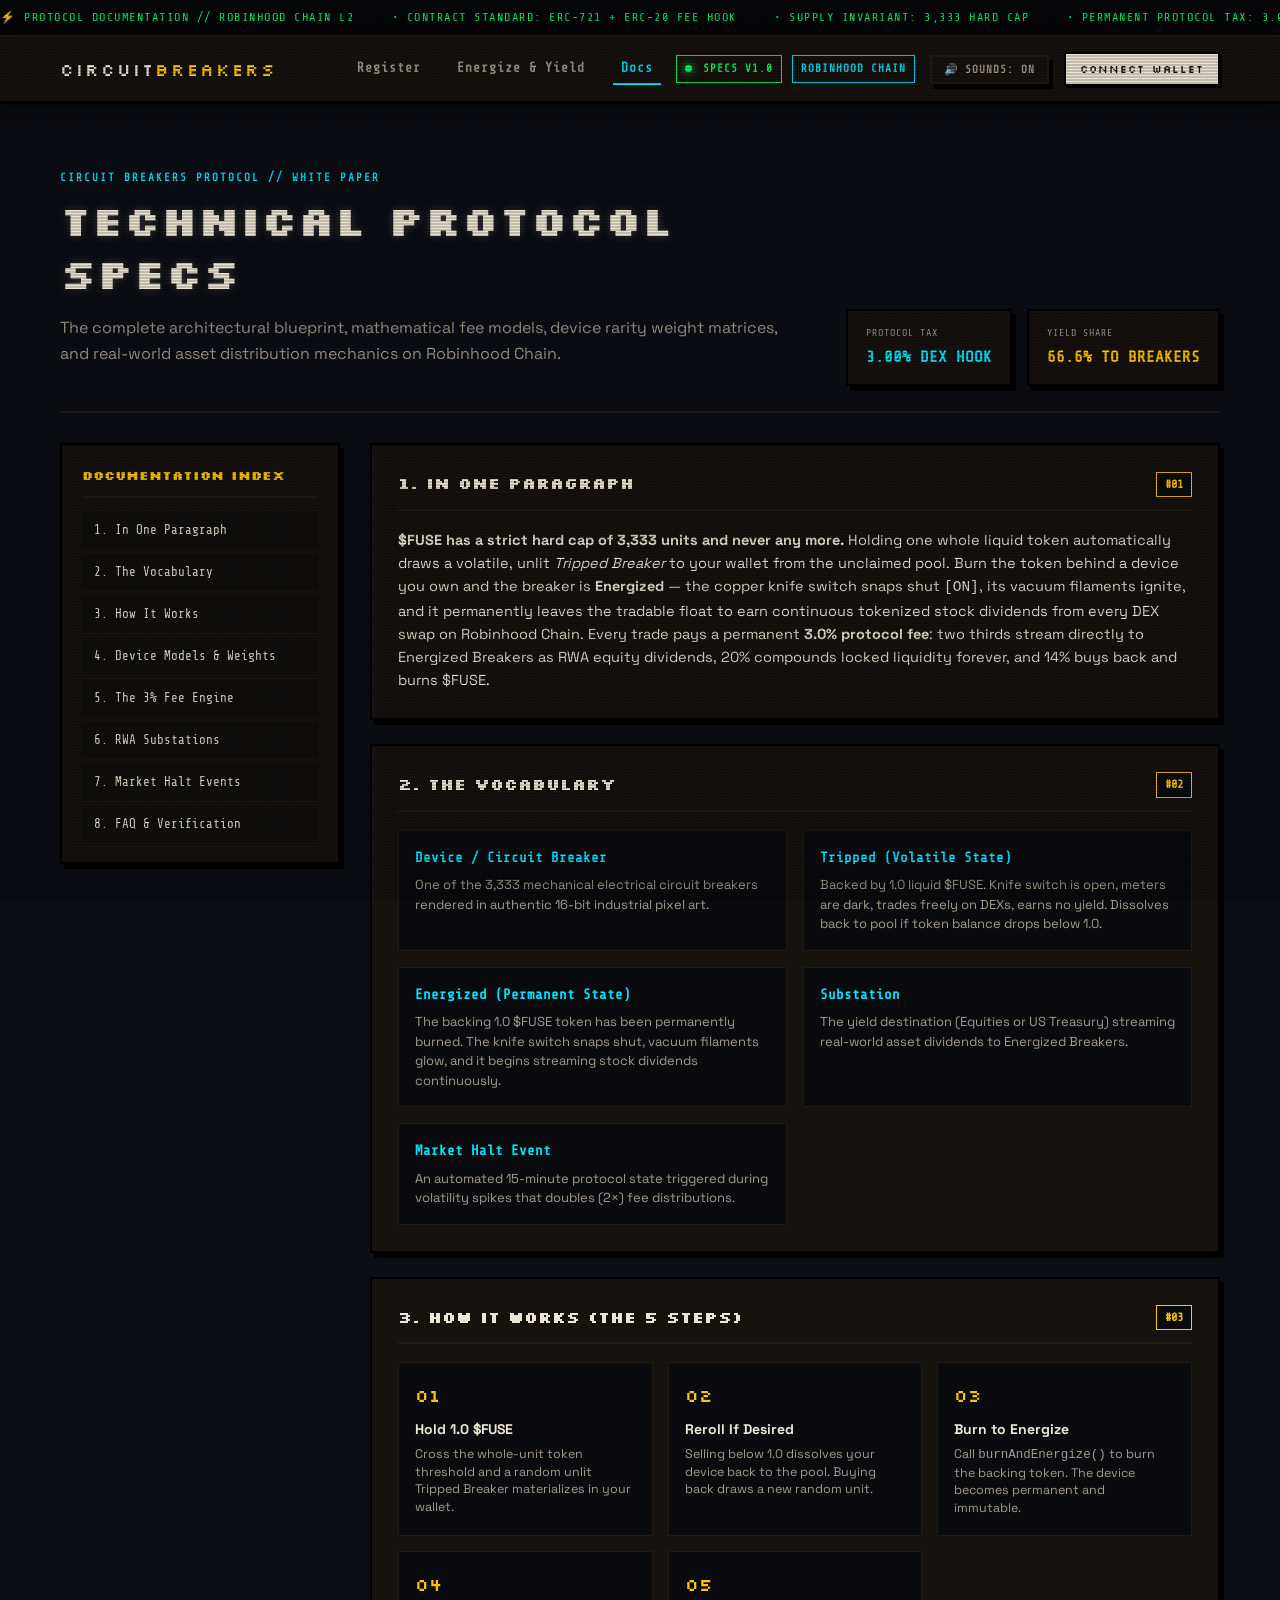
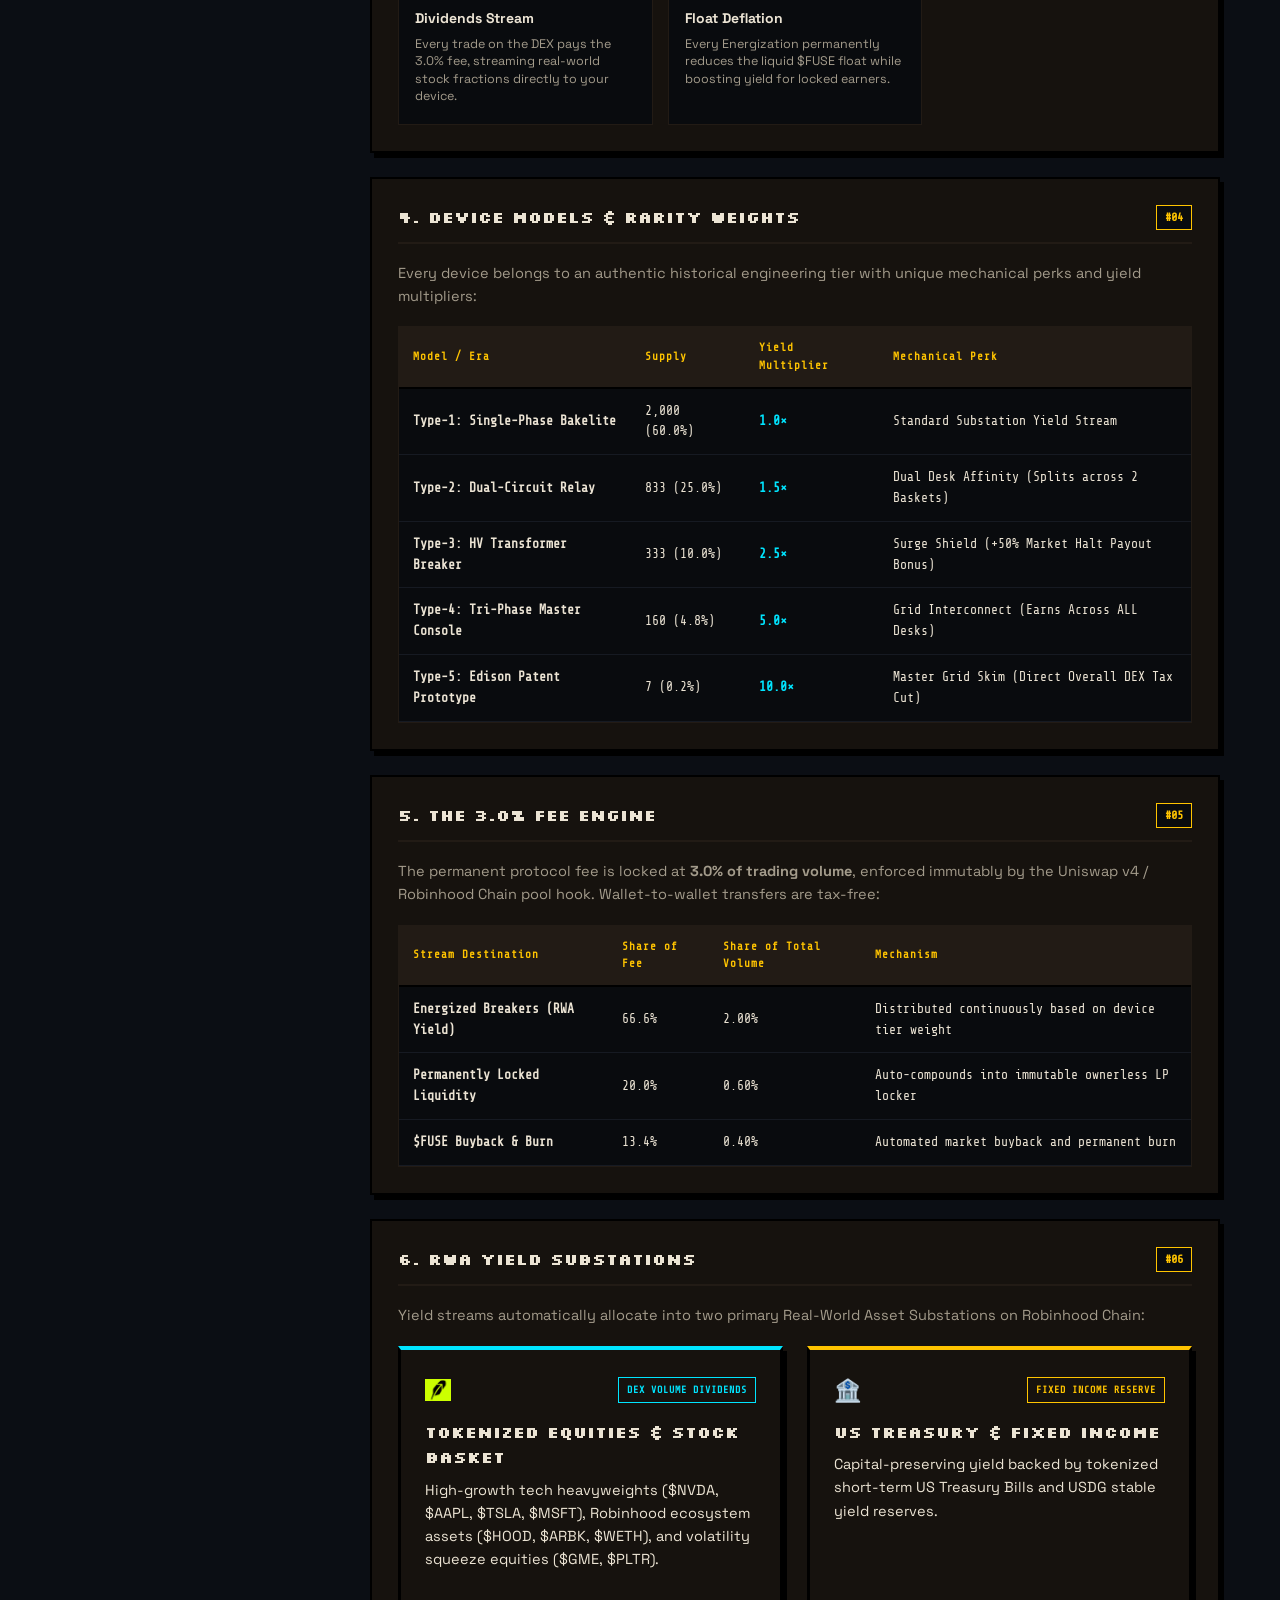
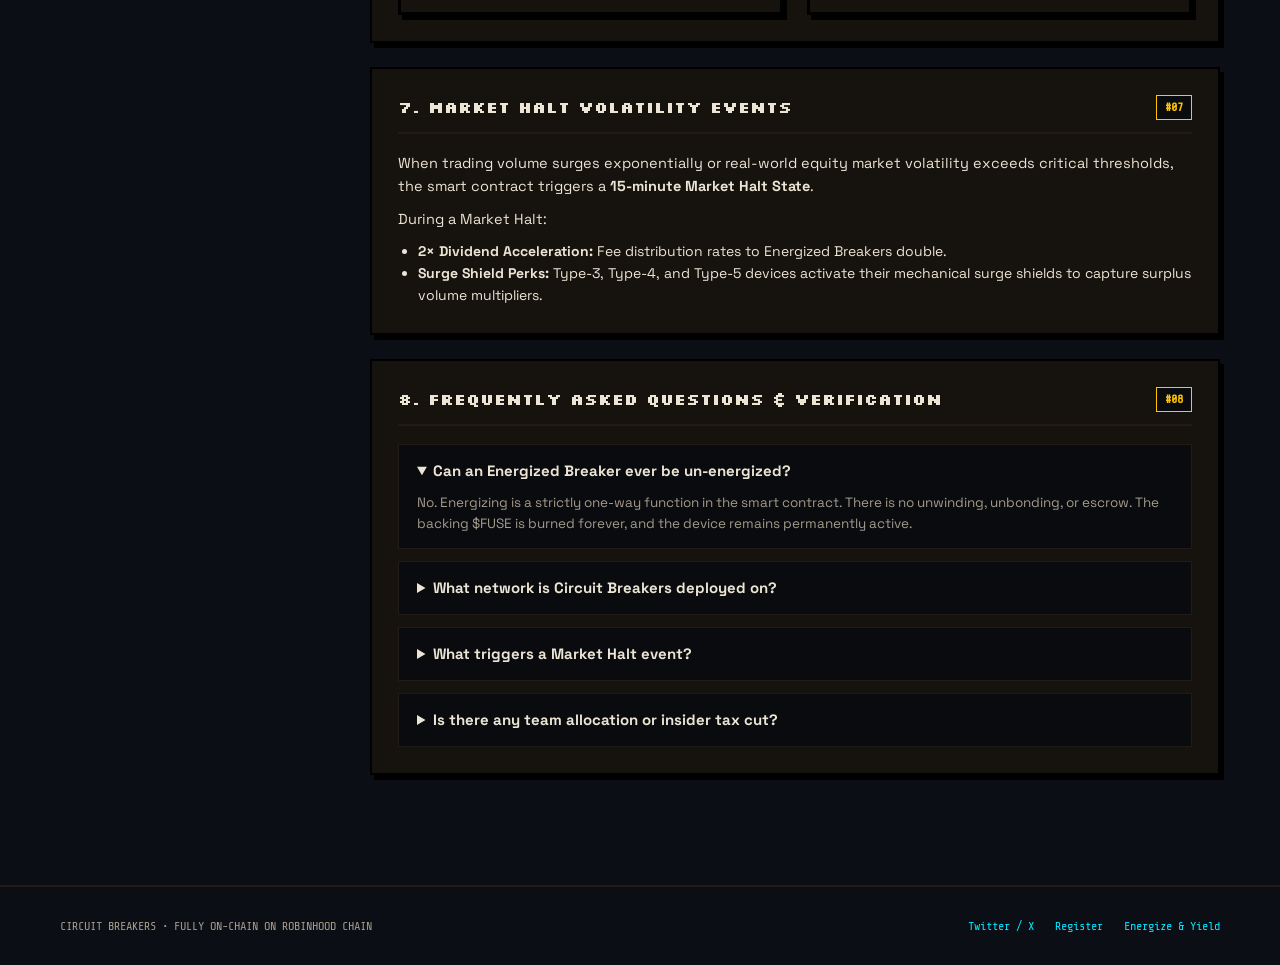
==== docs.html @ a535ebd8 "Add production Web3 wallet connect, dynamic NFT inventory detection, and zeroed baseline stats" ====
<!DOCTYPE html>
<html lang="en">
<head>
  <meta charset="UTF-8">
  <meta name="viewport" content="width=device-width, initial-scale=1.0">
  <title>CIRCUIT BREAKERS | Technical Documentation &amp; Protocol Specs</title>
  <meta name="description" content="Complete protocol specifications, state machine architecture, fee distribution engine, and RWA yield mechanics for Circuit Breakers.">
  <link rel="preconnect" href="https://fonts.googleapis.com">
  <link rel="preconnect" href="https://fonts.gstatic.com" crossorigin>
  <link href="https://fonts.googleapis.com/css2?family=Share+Tech+Mono&family=Silkscreen:wght@400;700&family=Space+Grotesk:wght@400;600;700&display=swap" rel="stylesheet">
  <link rel="icon" type="image/png" href="assets/favicon.png?v=2.0.2">
  <link rel="shortcut icon" href="favicon.ico?v=2.0.2">
  <link rel="stylesheet" href="style.css?v=2.0.2">
</head>
<body class="crt-overlay">

  <!-- TOP STATUS MARQUEE -->
  <div class="ticker-bar">
    <div class="ticker-content">
      <span>⚡ PROTOCOL DOCUMENTATION // ROBINHOOD CHAIN L2</span>
      <span>• CONTRACT STANDARD: ERC-721 + ERC-20 FEE HOOK</span>
      <span>• SUPPLY INVARIANT: 3,333 HARD CAP</span>
      <span>• PERMANENT PROTOCOL TAX: 3.00%</span>
      <span>• 0% TEAM ALLOCATION • 100% COMMUNITY FAIR LAUNCH</span>
    </div>
  </div>

  <!-- NAVIGATION HEADER -->
  <header class="topbar">
    <div class="wrap topbar-in">
      <a href="index.html" class="brand">CIRCUIT<span>BREAKERS</span></a>
      
      <div class="topbar-right">
        <nav class="nav-links" id="navLinks">
          <a href="index.html#registrationPanel" class="nav-link">Register</a>
          <a href="energize.html" class="nav-link">Energize &amp; Yield</a>
          <a href="docs.html" class="nav-link active">Docs</a>
          <div class="mobile-only-drawer-item">
            <span class="badge badge-chain">ROBINHOOD CHAIN</span>
          </div>
        </nav>
        <div class="header-badges">
          <span class="badge badge-live"><i class="dot"></i> SPECS V1.0</span>
          <span class="badge badge-chain">ROBINHOOD CHAIN</span>
        </div>
        <button class="btn btn-audio" id="audioToggle" aria-label="Toggle Audio Feedback">
          <span id="audioIcon">🔊</span> SOUNDS: ON
        </button>
        <button class="btn-connect" id="navConnectBtn">CONNECT WALLET</button>
        <button class="mobile-menu-btn" id="mobileMenuBtn" aria-label="Toggle Navigation Menu">
          <span id="hamburgerIcon">☰</span>
        </button>
      </div>
    </div>
  </header>

  <!-- MAIN DOCUMENTATION CONTAINER -->
  <main class="wrap main-content">

    <!-- DOCS HERO HEADER -->
    <section class="dapp-hero" style="margin-bottom: 30px;">
      <div class="dapp-hero-left">
        <span class="eyebrow" style="color: var(--cyan-electric); font-family: var(--font-mono); font-size: 11px; letter-spacing: 2px; font-weight: 700;">CIRCUIT BREAKERS PROTOCOL // WHITE PAPER</span>
        <h1 class="hero-title" style="margin-top: 6px;">TECHNICAL PROTOCOL SPECS</h1>
        <p class="hero-lede" style="max-width: 720px;">
          The complete architectural blueprint, mathematical fee models, device rarity weight matrices, and real-world asset distribution mechanics on Robinhood Chain.
        </p>
      </div>
      <div class="dapp-hero-stats">
        <div class="dapp-stat-box">
          <span class="d-stat-label">PROTOCOL TAX</span>
          <span class="d-stat-val val-cyan">3.00% DEX HOOK</span>
        </div>
        <div class="dapp-stat-box">
          <span class="d-stat-label">YIELD SHARE</span>
          <span class="d-stat-val val-amber">66.6% TO BREAKERS</span>
        </div>
      </div>
    </section>

    <!-- TWO-COLUMN DOCS LAYOUT -->
    <div class="docs-layout">

      <!-- LEFT STICKY SIDEBAR TABLE OF CONTENTS -->
      <aside class="docs-sidebar">
        <div class="sidebar-card">
          <h3 class="sidebar-title">DOCUMENTATION INDEX</h3>
          <nav class="sidebar-nav">
            <a href="#doc-overview" class="side-link">1. In One Paragraph</a>
            <a href="#doc-vocab" class="side-link">2. The Vocabulary</a>
            <a href="#doc-how" class="side-link">3. How It Works</a>
            <a href="#doc-tiers" class="side-link">4. Device Models &amp; Weights</a>
            <a href="#doc-fees" class="side-link">5. The 3% Fee Engine</a>
            <a href="#doc-substations" class="side-link">6. RWA Substations</a>
            <a href="#doc-halts" class="side-link">7. Market Halt Events</a>
            <a href="#doc-faq" class="side-link">8. FAQ &amp; Verification</a>
          </nav>
        </div>
      </aside>

      <!-- RIGHT MAIN CONTENT ARTICLES -->
      <div class="docs-content-pane">

        <!-- 1. In One Paragraph -->
        <article class="doc-panel" id="doc-overview">
          <div class="doc-panel-head">
            <h3>1. In One Paragraph</h3>
            <span class="panel-num">#01</span>
          </div>
          <p>
            <strong>$FUSE has a strict hard cap of 3,333 units and never any more.</strong> Holding one whole liquid token automatically draws a volatile, unlit <em>Tripped Breaker</em> to your wallet from the unclaimed pool. Burn the token behind a device you own and the breaker is <strong>Energized</strong> — the copper knife switch snaps shut <code>[ON]</code>, its vacuum filaments ignite, and it permanently leaves the tradable float to earn continuous tokenized stock dividends from every DEX swap on Robinhood Chain. Every trade pays a permanent <strong>3.0% protocol fee</strong>: two thirds stream directly to Energized Breakers as RWA equity dividends, 20% compounds locked liquidity forever, and 14% buys back and burns $FUSE.
          </p>
        </article>

        <!-- 2. The Vocabulary -->
        <article class="doc-panel" id="doc-vocab">
          <div class="doc-panel-head">
            <h3>2. The Vocabulary</h3>
            <span class="panel-num">#02</span>
          </div>
          <dl class="doc-glossary">
            <div class="glossary-item">
              <dt>Device / Circuit Breaker</dt>
              <dd>One of the 3,333 mechanical electrical circuit breakers rendered in authentic 16-bit industrial pixel art.</dd>
            </div>
            <div class="glossary-item">
              <dt>Tripped (Volatile State)</dt>
              <dd>Backed by 1.0 liquid $FUSE. Knife switch is open, meters are dark, trades freely on DEXs, earns no yield. Dissolves back to pool if token balance drops below 1.0.</dd>
            </div>
            <div class="glossary-item">
              <dt>Energized (Permanent State)</dt>
              <dd>The backing 1.0 $FUSE token has been permanently burned. The knife switch snaps shut, vacuum filaments glow, and it begins streaming stock dividends continuously.</dd>
            </div>
            <div class="glossary-item">
              <dt>Substation</dt>
              <dd>The yield destination (Equities or US Treasury) streaming real-world asset dividends to Energized Breakers.</dd>
            </div>
            <div class="glossary-item">
              <dt>Market Halt Event</dt>
              <dd>An automated 15-minute protocol state triggered during volatility spikes that doubles (2&times;) fee distributions.</dd>
            </div>
          </dl>
        </article>

        <!-- 3. How It Works -->
        <article class="doc-panel" id="doc-how">
          <div class="doc-panel-head">
            <h3>3. How It Works (The 5 Steps)</h3>
            <span class="panel-num">#03</span>
          </div>
          <div class="doc-steps-grid">
            <div class="step-box">
              <span class="step-num">01</span>
              <h4>Hold 1.0 $FUSE</h4>
              <p>Cross the whole-unit token threshold and a random unlit Tripped Breaker materializes in your wallet.</p>
            </div>
            <div class="step-box">
              <span class="step-num">02</span>
              <h4>Reroll If Desired</h4>
              <p>Selling below 1.0 dissolves your device back to the pool. Buying back draws a new random unit.</p>
            </div>
            <div class="step-box">
              <span class="step-num">03</span>
              <h4>Burn to Energize</h4>
              <p>Call <code>burnAndEnergize()</code> to burn the backing token. The device becomes permanent and immutable.</p>
            </div>
            <div class="step-box">
              <span class="step-num">04</span>
              <h4>Dividends Stream</h4>
              <p>Every trade on the DEX pays the 3.0% fee, streaming real-world stock fractions directly to your device.</p>
            </div>
            <div class="step-box">
              <span class="step-num">05</span>
              <h4>Float Deflation</h4>
              <p>Every Energization permanently reduces the liquid $FUSE float while boosting yield for locked earners.</p>
            </div>
          </div>
        </article>

        <!-- 4. Device Models & Weights -->
        <article class="doc-panel" id="doc-tiers">
          <div class="doc-panel-head">
            <h3>4. Device Models &amp; Rarity Weights</h3>
            <span class="panel-num">#04</span>
          </div>
          <p class="panel-desc">Every device belongs to an authentic historical engineering tier with unique mechanical perks and yield multipliers:</p>
          <div class="doc-table-wrap">
            <table class="doc-table">
              <thead>
                <tr>
                  <th>Model / Era</th>
                  <th>Supply</th>
                  <th>Yield Multiplier</th>
                  <th>Mechanical Perk</th>
                </tr>
              </thead>
              <tbody>
                <tr>
                  <td><strong>Type-1: Single-Phase Bakelite</strong></td>
                  <td>2,000 (60.0%)</td>
                  <td><span class="tag-weight">1.0&times;</span></td>
                  <td>Standard Substation Yield Stream</td>
                </tr>
                <tr>
                  <td><strong>Type-2: Dual-Circuit Relay</strong></td>
                  <td>833 (25.0%)</td>
                  <td><span class="tag-weight">1.5&times;</span></td>
                  <td>Dual Desk Affinity (Splits across 2 Baskets)</td>
                </tr>
                <tr>
                  <td><strong>Type-3: HV Transformer Breaker</strong></td>
                  <td>333 (10.0%)</td>
                  <td><span class="tag-weight">2.5&times;</span></td>
                  <td>Surge Shield (+50% Market Halt Payout Bonus)</td>
                </tr>
                <tr>
                  <td><strong>Type-4: Tri-Phase Master Console</strong></td>
                  <td>160 (4.8%)</td>
                  <td><span class="tag-weight">5.0&times;</span></td>
                  <td>Grid Interconnect (Earns Across ALL Desks)</td>
                </tr>
                <tr>
                  <td><strong>Type-5: Edison Patent Prototype</strong></td>
                  <td>7 (0.2%)</td>
                  <td><span class="tag-weight">10.0&times;</span></td>
                  <td>Master Grid Skim (Direct Overall DEX Tax Cut)</td>
                </tr>
              </tbody>
            </table>
          </div>
        </article>

        <!-- 5. The 3% Fee Engine -->
        <article class="doc-panel" id="doc-fees">
          <div class="doc-panel-head">
            <h3>5. The 3.0% Fee Engine</h3>
            <span class="panel-num">#05</span>
          </div>
          <p class="panel-desc">The permanent protocol fee is locked at <strong>3.0% of trading volume</strong>, enforced immutably by the Uniswap v4 / Robinhood Chain pool hook. Wallet-to-wallet transfers are tax-free:</p>
          <div class="doc-table-wrap">
            <table class="doc-table">
              <thead>
                <tr>
                  <th>Stream Destination</th>
                  <th>Share of Fee</th>
                  <th>Share of Total Volume</th>
                  <th>Mechanism</th>
                </tr>
              </thead>
              <tbody>
                <tr>
                  <td><strong>Energized Breakers (RWA Yield)</strong></td>
                  <td>66.6%</td>
                  <td>2.00%</td>
                  <td>Distributed continuously based on device tier weight</td>
                </tr>
                <tr>
                  <td><strong>Permanently Locked Liquidity</strong></td>
                  <td>20.0%</td>
                  <td>0.60%</td>
                  <td>Auto-compounds into immutable ownerless LP locker</td>
                </tr>
                <tr>
                  <td><strong>$FUSE Buyback &amp; Burn</strong></td>
                  <td>13.4%</td>
                  <td>0.40%</td>
                  <td>Automated market buyback and permanent burn</td>
                </tr>
              </tbody>
            </table>
          </div>
        </article>

        <!-- 6. RWA Substations -->
        <article class="doc-panel" id="doc-substations">
          <div class="doc-panel-head">
            <h3>6. RWA Yield Substations</h3>
            <span class="panel-num">#06</span>
          </div>
          <p class="panel-desc">Yield streams automatically allocate into two primary Real-World Asset Substations on Robinhood Chain:</p>
          <div class="substation-grid-2col" style="margin-top: 10px;">
            <div class="sub-card-featured sub-card-equities">
              <div class="sub-card-top">
                <div class="sub-icon-img"><img src="assets/robinhood_logo.png" alt="Robinhood Feather Logo" class="rh-logo-icon"></div>
                <span class="sub-badge sub-badge-cyan">DEX VOLUME DIVIDENDS</span>
              </div>
              <h3>Tokenized Equities &amp; Stock Basket</h3>
              <p class="sub-desc">High-growth tech heavyweights ($NVDA, $AAPL, $TSLA, $MSFT), Robinhood ecosystem assets ($HOOD, $ARBK, $WETH), and volatility squeeze equities ($GME, $PLTR).</p>
            </div>
            <div class="sub-card-featured sub-card-treasury">
              <div class="sub-card-top">
                <div class="sub-icon-emoji">🏦</div>
                <span class="sub-badge sub-badge-amber">FIXED INCOME RESERVE</span>
              </div>
              <h3>US Treasury &amp; Fixed Income</h3>
              <p class="sub-desc">Capital-preserving yield backed by tokenized short-term US Treasury Bills and USDG stable yield reserves.</p>
            </div>
          </div>
        </article>

        <!-- 7. Market Halt Events -->
        <article class="doc-panel" id="doc-halts">
          <div class="doc-panel-head">
            <h3>7. Market Halt Volatility Events</h3>
            <span class="panel-num">#07</span>
          </div>
          <p>
            When trading volume surges exponentially or real-world equity market volatility exceeds critical thresholds, the smart contract triggers a <strong>15-minute Market Halt State</strong>.
          </p>
          <p style="margin-top: 10px;">
            During a Market Halt:
          </p>
          <ul style="margin-left: 20px; margin-top: 8px; color: var(--paper-cream); font-size: 14px; line-height: 1.6;">
            <li><strong>2&times; Dividend Acceleration:</strong> Fee distribution rates to Energized Breakers double.</li>
            <li><strong>Surge Shield Perks:</strong> Type-3, Type-4, and Type-5 devices activate their mechanical surge shields to capture surplus volume multipliers.</li>
          </ul>
        </article>

        <!-- 8. FAQ & Verification -->
        <article class="doc-panel" id="doc-faq">
          <div class="doc-panel-head">
            <h3>8. Frequently Asked Questions &amp; Verification</h3>
            <span class="panel-num">#08</span>
          </div>
          <div class="faq-list">
            <details class="faq-item" open>
              <summary>Can an Energized Breaker ever be un-energized?</summary>
              <p>No. Energizing is a strictly one-way function in the smart contract. There is no unwinding, unbonding, or escrow. The backing $FUSE is burned forever, and the device remains permanently active.</p>
            </details>
            <details class="faq-item">
              <summary>What network is Circuit Breakers deployed on?</summary>
              <p>Circuit Breakers operates natively on Robinhood Chain (Arbitrum L2), enabling direct interaction with real-world tokenized equities, sub-cent gas fees, and instant finality.</p>
            </details>
            <details class="faq-item">
              <summary>What triggers a Market Halt event?</summary>
              <p>Market Halt events trigger when DEX trading volume exceeds pre-set 1-hour volatility thresholds or real-world VIX volatility feeds trigger on-chain. During the 15-minute halt, dividend distribution rates to Energized Breakers double.</p>
            </details>
            <details class="faq-item">
              <summary>Is there any team allocation or insider tax cut?</summary>
              <p>No. Circuit Breakers has a 0% team allocation and 0% venture reserve. 100% of tokens and devices circulate publicly via fair launch.</p>
            </details>
          </div>
        </article>

      </div>
    </div>

  </main>

  <!-- FOOTER -->
  <footer class="foot">
    <div class="wrap foot-in">
      <span>CIRCUIT BREAKERS • FULLY ON-CHAIN ON ROBINHOOD CHAIN</span>
      <div class="foot-links">
        <a href="https://x.com/CircuitB_RH" target="_blank">Twitter / X</a>
        <a href="index.html#registrationPanel">Register</a>
        <a href="energize.html">Energize &amp; Yield</a>
      </div>
    </div>
  </footer>

  <script src="app.js?v=2.0.2"></script>
</body>
</html>
---- style.css ----
/* CIRCUIT BREAKERS - High-Fidelity Retro Cyber-Finance Design System */
:root {
  --bg-dark: #0B0E14;
  --bg-panel: #16120E;
  --bg-panel-light: #221B15;
  --paper-cream: #ECE4D4;
  
  --ink-main: #ECE4D4;
  --ink-soft: #A39B8B;
  --ink-dark: #120F0C;
  
  --phosphor-green: #00FF66;
  --phosphor-dim: #055C27;
  --cyan-electric: #00E5FF;
  --amber-caution: #FFC400;
  --crimson-alert: #FF1744;
  --copper-gold: #C5A059;
  
  --font-mono: 'Share Tech Mono', monospace;
  --font-pixel: 'Silkscreen', cursive, monospace;
  --font-sans: 'Space Grotesk', sans-serif;
  
  --shadow-pixel: 4px 5px 0px #000000;
  --shadow-glow: 0px 0px 20px rgba(0, 255, 102, 0.25);
}

* {
  box-sizing: border-box;
  margin: 0;
  padding: 0;
}

body {
  background-color: var(--bg-dark);
  color: var(--ink-main);
  font-family: var(--font-sans);
  font-size: 15px;
  line-height: 1.6;
  overflow-x: hidden;
  position: relative;
}

/* CRT SCANLINE OVERLAY */
.crt-overlay::after {
  content: " ";
  display: block;
  position: fixed;
  inset: 0;
  background: linear-gradient(rgba(18, 16, 16, 0) 50%, rgba(0, 0, 0, 0.25) 50%), linear-gradient(90deg, rgba(255, 0, 0, 0.03), rgba(0, 255, 0, 0.01), rgba(0, 0, 255, 0.03));
  z-index: 99;
  background-size: 100% 3px, 6px 100%;
  pointer-events: none;
  opacity: 0.7;
}

.wrap {
  max-width: 1200px;
  margin: 0 auto;
  padding: 0 20px;
}

/* TICKER MARQUEE */
.ticker-bar {
  background: #050709;
  border-bottom: 2px solid #221B15;
  color: var(--phosphor-green);
  font-family: var(--font-mono);
  font-size: 12px;
  letter-spacing: 1.5px;
  overflow: hidden;
  padding: 8px 0;
  white-space: nowrap;
}

.ticker-content {
  display: inline-block;
  animation: marquee 35s linear infinite;
}

.ticker-content span {
  margin-right: 30px;
}

@keyframes marquee {
  0% { transform: translateX(0); }
  100% { transform: translateX(-50%); }
}

/* TOPBAR */
.topbar {
  background: var(--bg-panel);
  border-bottom: 3px solid #000;
  position: sticky;
  top: 0;
  z-index: 50;
  box-shadow: 0 4px 15px rgba(0,0,0,0.5);
}

.topbar-in {
  display: flex;
  align-items: center;
  justify-content: space-between;
  min-height: 64px;
  flex-wrap: wrap;
  gap: 15px;
}

.brand {
  font-family: var(--font-pixel);
  font-size: 18px;
  color: var(--paper-cream);
  text-decoration: none;
  letter-spacing: 2px;
}

.brand span {
  color: var(--amber-caution);
}

.header-badges {
  display: flex;
  gap: 10px;
}

.badge {
  font-family: var(--font-mono);
  font-size: 11px;
  font-weight: 700;
  padding: 4px 8px;
  border: 1px solid currentColor;
  letter-spacing: 1px;
  text-transform: uppercase;
}

.badge-live {
  color: var(--phosphor-green);
  border-color: var(--phosphor-green);
}

.badge-live .dot {
  display: inline-block;
  width: 7px;
  height: 7px;
  background: var(--phosphor-green);
  border-radius: 50%;
  box-shadow: 0 0 8px var(--phosphor-green);
  animation: blink 1.8s infinite;
  margin-right: 4px;
}

@keyframes blink {
  0%, 100% { opacity: 1; }
  50% { opacity: 0.3; }
}

.badge-chain {
  color: var(--cyan-electric);
  border-color: var(--cyan-electric);
}

.badge-success {
  color: var(--phosphor-green);
  border-color: var(--phosphor-green);
}

/* BUTTONS */
.btn {
  font-family: var(--font-mono);
  font-size: 13px;
  font-weight: 700;
  letter-spacing: 1px;
  text-transform: uppercase;
  padding: 10px 16px;
  border: 2px solid #000;
  box-shadow: var(--shadow-pixel);
  cursor: pointer;
  text-decoration: none;
  display: inline-flex;
  align-items: center;
  justify-content: center;
  gap: 6px;
  transition: transform 0.1s, box-shadow 0.1s, background-color 0.15s;
}

.btn:hover:not(:disabled) {
  transform: translate(2px, 2px);
  box-shadow: 2px 3px 0px #000;
}

.btn:active:not(:disabled) {
  transform: translate(4px, 5px);
  box-shadow: 0px 0px 0px #000;
}

.btn:disabled {
  opacity: 0.4;
  cursor: not-allowed;
  filter: grayscale(1);
}

.btn-primary {
  background: var(--amber-caution);
  color: var(--ink-dark);
}

.btn-accent {
  background: var(--cyan-electric);
  color: var(--ink-dark);
}

.btn-ghost {
  background: var(--bg-panel-light);
  color: var(--paper-cream);
  border-color: var(--ink-soft);
}

.btn-audio {
  background: transparent;
  color: var(--ink-soft);
  border-color: var(--bg-panel-light);
  font-size: 11px;
  padding: 6px 12px;
}

.btn-check {
  background: var(--bg-panel-light);
  color: var(--phosphor-green);
  border-color: var(--phosphor-dim);
}

.btn-check.done {
  background: var(--phosphor-dim);
  color: var(--paper-cream);
  border-color: var(--phosphor-green);
}

/* MAIN CONTENT */
.main-content {
  padding-top: 30px;
  padding-bottom: 60px;
}

/* HERO GRID */
.hero-grid {
  display: grid;
  grid-template-columns: 1.2fr 0.8fr;
  gap: 30px;
  align-items: center;
  margin-bottom: 40px;
}

.eyebrow {
  font-family: var(--font-mono);
  font-size: 12px;
  color: var(--amber-caution);
  letter-spacing: 2px;
  margin-bottom: 8px;
}

.hero-title {
  font-family: var(--font-pixel);
  font-size: clamp(24px, 3.5vw, 42px);
  line-height: 1.25;
  color: var(--paper-cream);
  margin-bottom: 16px;
  text-shadow: 0 0 10px rgba(236, 228, 212, 0.2);
}

.hero-lede {
  color: var(--ink-soft);
  font-size: 16px;
  max-width: 54ch;
  margin-bottom: 20px;
}

.hero-tags {
  display: flex;
  gap: 8px;
  flex-wrap: wrap;
}

.tag {
  font-family: var(--font-mono);
  font-size: 11px;
  border: 1px solid var(--ink-soft);
  color: var(--paper-cream);
  padding: 4px 8px;
  text-transform: uppercase;
}

/* DEVICE CARD */
.device-card {
  background: var(--bg-panel);
  border: 3px solid #000;
  box-shadow: var(--shadow-pixel), var(--shadow-glow);
  padding: 15px;
  position: relative;
  text-align: center;
}

.device-badge {
  position: absolute;
  top: -12px;
  left: 15px;
  background: var(--amber-caution);
  color: var(--ink-dark);
  font-family: var(--font-pixel);
  font-size: 10px;
  padding: 3px 8px;
  border: 2px solid #000;
}

.device-art {
  width: 100%;
  max-width: 360px;
  height: auto;
  border: 2px solid #000;
  display: block;
  margin: 10px auto;
  image-rendering: pixelated;
}

.device-foot {
  display: flex;
  justify-content: space-between;
  font-family: var(--font-mono);
  font-size: 12px;
  border-top: 2px solid var(--bg-panel-light);
  padding-top: 10px;
  margin-top: 10px;
}

.meter-label { color: var(--ink-soft); }
.meter-val { color: var(--phosphor-green); font-weight: 700; }

/* TERMINAL PANEL (REGISTRATION) */
.terminal-panel {
  background: var(--bg-panel);
  border: 3px solid #000;
  box-shadow: var(--shadow-pixel);
  padding: 30px;
  margin-bottom: 40px;
}

.panel-header {
  display: flex;
  justify-content: space-between;
  align-items: center;
  border-bottom: 2px solid var(--bg-panel-light);
  padding-bottom: 15px;
  margin-bottom: 25px;
  flex-wrap: wrap;
  gap: 10px;
}

.panel-header h2 {
  font-family: var(--font-pixel);
  font-size: 16px;
  color: var(--paper-cream);
  letter-spacing: 1px;
}

.step-indicator {
  font-family: var(--font-mono);
  font-size: 12px;
  background: var(--amber-caution);
  color: var(--ink-dark);
  font-weight: 700;
  padding: 4px 8px;
}

/* FORM SECTIONS */
.form-section {
  background: rgba(9, 11, 14, 0.4);
  border: 1px solid var(--bg-panel-light);
  padding: 20px;
}

.section-title {
  font-family: var(--font-sans);
  font-size: 17px;
  font-weight: 700;
  color: var(--cyan-electric);
  margin-bottom: 4px;
}

.section-desc {
  color: var(--ink-soft);
  font-size: 13.5px;
  margin-bottom: 18px;
}

.submit-action-wrap {
  margin-top: 25px;
  text-align: center;
}

.btn-large {
  font-size: 15px;
  padding: 16px 28px;
  width: 100%;
}

.form-grid {
  display: grid;
  grid-template-columns: 1fr 1fr;
  gap: 20px;
  margin-bottom: 25px;
}

.field-group {
  display: flex;
  flex-direction: column;
  gap: 8px;
}

.field-group label {
  font-family: var(--font-mono);
  font-size: 12px;
  color: var(--paper-cream);
  letter-spacing: 1px;
}

.input-prefix-wrap, .input-btn-wrap {
  display: flex;
  align-items: center;
}

.prefix {
  background: var(--bg-panel-light);
  border: 2px solid #000;
  border-right: none;
  color: var(--amber-caution);
  font-family: var(--font-mono);
  font-weight: 700;
  padding: 12px 14px;
}

input[type="text"], input[type="url"] {
  width: 100%;
  background: #090B0E;
  border: 2px solid #000;
  color: var(--phosphor-green);
  font-family: var(--font-mono);
  font-size: 14px;
  padding: 12px 14px;
  outline: none;
  box-shadow: inset 0 2px 4px rgba(0,0,0,0.6);
}

input[type="text"]:focus, input[type="url"]:focus {
  border-color: var(--cyan-electric);
  box-shadow: 0 0 8px rgba(0, 229, 255, 0.4);
}

.input-btn-wrap input {
  border-right: none;
}

.step-nav {
  display: flex;
  justify-content: space-between;
  align-items: center;
  margin-top: 25px;
  gap: 15px;
}

/* SOCIAL TASKS */
.tasks-list {
  display: flex;
  flex-direction: column;
  gap: 15px;
  margin-bottom: 25px;
}

.task-card {
  background: var(--bg-panel-light);
  border: 2px solid #000;
  padding: 18px;
  display: grid;
  grid-template-columns: 36px 1fr auto;
  gap: 16px;
  align-items: start;
  transition: border-color 0.2s;
}

.task-card.completed {
  border-color: var(--phosphor-green);
  background: rgba(0, 255, 102, 0.05);
}

.task-icon {
  width: 36px;
  height: 36px;
  background: var(--bg-panel);
  border: 2px solid #000;
  color: var(--amber-caution);
  font-family: var(--font-pixel);
  display: grid;
  place-items: center;
  font-size: 14px;
  margin-top: 2px;
}

.task-body {
  display: flex;
  flex-direction: column;
}

.task-body h4 {
  font-size: 15px;
  color: var(--paper-cream);
  margin-bottom: 4px;
  line-height: 1.3;
}

.task-body p {
  font-size: 13px;
  color: var(--ink-soft);
}

.task-action {
  display: flex;
  align-items: center;
  gap: 10px;
  align-self: center;
}

.task-action .btn {
  height: 42px;
  padding: 0 16px;
  white-space: nowrap;
  font-size: 12px;
  display: inline-flex;
  align-items: center;
  justify-content: center;
}

/* TASK 3 ROW ALIGNMENT */
.reply-action-row {
  display: flex;
  align-items: center;
  gap: 12px;
  margin-top: 14px;
  width: 100%;
  flex-wrap: wrap;
}

.reply-action-row input[type="url"] {
  flex: 1 1 260px;
  min-width: 200px;
  height: 42px;
}

.reply-action-row .task-action {
  display: flex;
  align-items: center;
  gap: 10px;
  flex-shrink: 0;
  margin: 0;
}

/* PROGRESS BAR */
.progress-box {
  background: var(--bg-panel-light);
  border: 2px solid #000;
  padding: 15px;
  margin-bottom: 20px;
}

.progress-head {
  display: flex;
  justify-content: space-between;
  font-family: var(--font-mono);
  font-size: 11px;
  color: var(--ink-soft);
  margin-bottom: 8px;
}

.progress-bar-track {
  height: 12px;
  background: #090B0E;
  border: 1px solid #000;
  position: relative;
  overflow: hidden;
}

.progress-bar-fill {
  height: 100%;
  width: 0%;
  background: var(--phosphor-green);
  box-shadow: 0 0 10px var(--phosphor-green);
  transition: width 0.3s ease;
}

/* SUCCESS MODAL */
.modal-backdrop {
  position: fixed;
  inset: 0;
  background: rgba(5, 7, 10, 0.88);
  backdrop-filter: blur(4px);
  z-index: 100;
  display: flex;
  align-items: center;
  justify-content: center;
  padding: 20px;
}

.modal-backdrop[hidden] {
  display: none;
}

.modal-content {
  background: var(--bg-panel);
  border: 3px solid #000;
  box-shadow: var(--shadow-pixel), var(--shadow-glow);
  max-width: 580px;
  width: 100%;
  padding: 25px;
  position: relative;
}

.receipt-header {
  display: flex;
  justify-content: space-between;
  align-items: center;
  margin-bottom: 15px;
}

.close-btn {
  background: none;
  border: none;
  color: var(--ink-soft);
  font-size: 24px;
  cursor: pointer;
}

.receipt-title {
  font-family: var(--font-pixel);
  font-size: 16px;
  color: var(--amber-caution);
  margin-bottom: 6px;
}

.receipt-note {
  font-size: 13px;
  color: var(--ink-soft);
  margin-bottom: 20px;
}

.ticket-details {
  background: #090B0E;
  border: 2px solid #000;
  padding: 15px;
  font-family: var(--font-mono);
  font-size: 13px;
  display: flex;
  flex-direction: column;
  gap: 10px;
  margin-bottom: 20px;
}

.ticket-row {
  display: flex;
  justify-content: space-between;
  border-bottom: 1px dashed var(--bg-panel-light);
  padding-bottom: 6px;
}

.t-key { color: var(--ink-soft); }
.t-val { color: var(--paper-cream); font-weight: 700; word-break: break-all; }
.t-link { color: var(--cyan-electric); }

/* SUBSTATIONS SECTION */
.substations-sec {
  margin-top: 40px;
}

.sec-head {
  margin-bottom: 25px;
}

.sec-head h2 {
  font-family: var(--font-pixel);
  font-size: 18px;
  color: var(--paper-cream);
  margin-bottom: 6px;
}

.sec-head p {
  color: var(--ink-soft);
}

.substation-grid-2col {
  display: grid;
  grid-template-columns: repeat(auto-fit, minmax(340px, 1fr));
  gap: 24px;
}

.sub-card-featured {
  background: var(--bg-panel);
  border: 3px solid #000;
  box-shadow: var(--shadow-pixel);
  padding: 24px;
  display: flex;
  flex-direction: column;
  position: relative;
  transition: transform 0.2s, box-shadow 0.2s;
}

.sub-card-equities {
  border-top: 4px solid var(--cyan-electric);
}

.sub-card-treasury {
  border-top: 4px solid var(--amber-caution);
}

.sub-card-featured:hover {
  transform: translateY(-2px);
  box-shadow: 6px 8px 0px #000;
}

.sub-card-top {
  display: flex;
  justify-content: space-between;
  align-items: center;
  margin-bottom: 14px;
  height: 32px;
}

.sub-icon-emoji {
  font-size: 22px;
  line-height: 1;
  height: 24px;
  display: flex;
  align-items: center;
}

.sub-icon-img {
  height: 24px;
  display: flex;
  align-items: center;
}

.rh-logo-icon {
  height: 22px;
  width: auto;
  max-width: 28px;
  object-fit: contain;
  display: block;
}

.sub-badge {
  font-family: var(--font-mono);
  font-size: 10px;
  font-weight: 700;
  padding: 4px 8px;
  border: 1px solid currentColor;
  letter-spacing: 1px;
}

.sub-badge-cyan { color: var(--cyan-electric); border-color: var(--cyan-electric); }
.sub-badge-amber { color: var(--amber-caution); border-color: var(--amber-caution); }

.sub-card-featured h3 {
  font-family: var(--font-pixel);
  font-size: 16px;
  color: var(--paper-cream);
  margin-bottom: 8px;
}

.sub-desc {
  font-size: 14px;
  color: var(--ink-soft);
  margin-bottom: 16px;
}

.asset-pills {
  display: flex;
  flex-wrap: wrap;
  gap: 8px;
  margin-bottom: 20px;
}

.pill {
  font-family: var(--font-mono);
  font-size: 11px;
  font-weight: 700;
  background: #090B0E;
  border: 1px solid var(--cyan-electric);
  color: var(--cyan-electric);
  padding: 4px 10px;
  border-radius: 2px;
}

.pill-gold {
  border-color: var(--amber-caution);
  color: var(--amber-caution);
}

.sub-foot {
  margin-top: auto;
  border-top: 2px solid var(--bg-panel-light);
  padding-top: 12px;
  display: flex;
  justify-content: space-between;
  font-family: var(--font-mono);
  font-size: 11px;
}

.sub-label { color: var(--ink-soft); }
.val-cyan { color: var(--cyan-electric); font-weight: 700; }
.val-amber { color: var(--amber-caution); font-weight: 700; }

/* TL;DR YIELD EXPLAINER */
.tldr-yield-sec {
  margin-top: 30px;
  margin-bottom: 30px;
}

.tldr-yield-card {
  background: var(--bg-panel);
  border: 2px solid #000;
  border-left: 5px solid var(--phosphor-green);
  box-shadow: var(--shadow-pixel);
  padding: 24px;
}

.tldr-head {
  display: flex;
  align-items: center;
  gap: 12px;
  margin-bottom: 10px;
  flex-wrap: wrap;
}

.tldr-head h3 {
  font-family: var(--font-pixel);
  font-size: 15px;
  color: var(--paper-cream);
  letter-spacing: 1px;
}

.tldr-answer {
  font-size: 15px;
  color: var(--paper-cream);
  margin-bottom: 20px;
  line-height: 1.5;
}

.tldr-answer strong {
  color: var(--phosphor-green);
}

.tldr-steps-grid {
  display: grid;
  grid-template-columns: repeat(auto-fit, minmax(240px, 1fr));
  gap: 16px;
}

.tldr-step {
  background: #090B0E;
  border: 1px solid var(--bg-panel-light);
  padding: 16px;
  display: flex;
  flex-direction: column;
}

.t-step-num {
  font-family: var(--font-pixel);
  font-size: 16px;
  color: var(--amber-caution);
  margin-bottom: 8px;
}

.tldr-step h4 {
  font-family: var(--font-sans);
  font-size: 14px;
  font-weight: 700;
  color: var(--paper-cream);
  margin-bottom: 6px;
}

.tldr-step p {
  font-size: 13px;
  color: var(--ink-soft);
  line-height: 1.5;
  margin: 0;
}

.tldr-link {
  color: var(--cyan-electric);
  text-decoration: underline;
}

/* TOPBAR NAV LINKS */
.nav-links {
  display: flex;
  gap: 20px;
  align-items: center;
}

.nav-link {
  font-family: var(--font-mono);
  font-size: 13px;
  font-weight: 700;
  color: var(--ink-soft);
  text-decoration: none;
  letter-spacing: 1px;
  transition: color 0.2s;
  padding: 4px 8px;
  border-bottom: 2px solid transparent;
}

.nav-link:hover, .nav-link.active {
  color: var(--cyan-electric);
  border-bottom: 2px solid var(--cyan-electric);
}

/* DAPP HERO HEADERS */
.dapp-hero {
  display: flex;
  justify-content: space-between;
  align-items: flex-end;
  margin-top: 30px;
  margin-bottom: 35px;
  padding-bottom: 25px;
  border-bottom: 2px solid var(--bg-panel-light);
  flex-wrap: wrap;
  gap: 20px;
}

.dapp-hero-left {
  flex: 1 1 500px;
}

.dapp-hero-stats {
  display: flex;
  gap: 15px;
  flex-wrap: wrap;
}

.dapp-stat-box {
  background: var(--bg-panel);
  border: 2px solid #000;
  box-shadow: var(--shadow-pixel);
  padding: 14px 18px;
  display: flex;
  flex-direction: column;
  gap: 4px;
}

.d-stat-label {
  font-family: var(--font-mono);
  font-size: 10px;
  color: var(--ink-soft);
  letter-spacing: 1px;
}

.d-stat-val {
  font-family: var(--font-mono);
  font-size: 16px;
  font-weight: 700;
}

/* DEDICATED DOCS 2-COLUMN LAYOUT */
.docs-layout {
  display: grid;
  grid-template-columns: 280px 1fr;
  gap: 30px;
  align-items: start;
  margin-bottom: 50px;
}

.docs-sidebar {
  position: sticky;
  top: 90px;
}

.sidebar-card {
  background: var(--bg-panel);
  border: 2px solid #000;
  box-shadow: var(--shadow-pixel);
  padding: 20px;
}

.sidebar-title {
  font-family: var(--font-pixel);
  font-size: 13px;
  color: var(--amber-caution);
  border-bottom: 2px solid var(--bg-panel-light);
  padding-bottom: 10px;
  margin-bottom: 14px;
}

.sidebar-nav {
  display: flex;
  flex-direction: column;
  gap: 6px;
}

.side-link {
  font-family: var(--font-mono);
  font-size: 12.5px;
  color: var(--paper-cream);
  text-decoration: none;
  padding: 8px 10px;
  border-left: 2px solid transparent;
  transition: all 0.2s;
  background: rgba(9, 11, 14, 0.4);
}

.side-link:hover {
  color: var(--cyan-electric);
  border-left-color: var(--cyan-electric);
  background: rgba(0, 229, 255, 0.08);
  padding-left: 14px;
}

.docs-content-pane {
  display: flex;
  flex-direction: column;
  gap: 24px;
}

/* DOCUMENTATION SECTION */
.docs-sec {
  margin-top: 60px;
  margin-bottom: 40px;
  scroll-margin-top: 80px;
}

.docs-toc {
  display: flex;
  flex-wrap: wrap;
  gap: 10px;
  background: var(--bg-panel);
  border: 2px solid #000;
  padding: 12px 16px;
  margin-bottom: 25px;
  box-shadow: var(--shadow-pixel);
}

.toc-link {
  font-family: var(--font-mono);
  font-size: 12px;
  font-weight: 700;
  color: var(--cyan-electric);
  text-decoration: none;
  background: #090B0E;
  padding: 6px 12px;
  border: 1px solid #221B15;
  transition: all 0.2s;
}

.toc-link:hover {
  border-color: var(--cyan-electric);
  background: rgba(0, 229, 255, 0.1);
}

.docs-panels-stack {
  display: flex;
  flex-direction: column;
  gap: 24px;
}

.doc-panel {
  background: var(--bg-panel);
  border: 2px solid #000;
  box-shadow: var(--shadow-pixel);
  padding: 26px;
  scroll-margin-top: 80px;
}

.doc-panel-head {
  display: flex;
  justify-content: space-between;
  align-items: center;
  border-bottom: 2px solid var(--bg-panel-light);
  padding-bottom: 12px;
  margin-bottom: 18px;
}

.doc-panel-head h3 {
  font-family: var(--font-pixel);
  font-size: 16px;
  color: var(--paper-cream);
}

.panel-num {
  font-family: var(--font-mono);
  font-size: 12px;
  font-weight: 700;
  color: var(--amber-caution);
  background: #090B0E;
  padding: 2px 8px;
  border: 1px solid var(--amber-caution);
}

.doc-panel p {
  color: var(--paper-cream);
  font-size: 14.5px;
  line-height: 1.6;
}

.panel-desc {
  color: var(--ink-soft) !important;
  margin-bottom: 18px;
}

/* VOCABULARY GLOSSARY */
.doc-glossary {
  display: grid;
  grid-template-columns: repeat(auto-fit, minmax(280px, 1fr));
  gap: 16px;
}

.glossary-item {
  background: #090B0E;
  border: 1px solid var(--bg-panel-light);
  padding: 16px;
}

.glossary-item dt {
  font-family: var(--font-mono);
  font-size: 14px;
  font-weight: 700;
  color: var(--cyan-electric);
  margin-bottom: 6px;
}

.glossary-item dd {
  font-size: 13px;
  color: var(--ink-soft);
  line-height: 1.5;
  margin: 0;
}

/* HOW IT WORKS STEPS GRID */
.doc-steps-grid {
  display: grid;
  grid-template-columns: repeat(auto-fit, minmax(200px, 1fr));
  gap: 15px;
}

.step-box {
  background: #090B0E;
  border: 1px solid var(--bg-panel-light);
  padding: 18px 16px;
  display: flex;
  flex-direction: column;
}

.step-num {
  font-family: var(--font-pixel);
  font-size: 18px;
  color: var(--amber-caution);
  margin-bottom: 8px;
}

.step-box h4 {
  font-size: 14px;
  color: var(--paper-cream);
  margin-bottom: 6px;
}

.step-box p {
  font-size: 12.5px;
  color: var(--ink-soft);
  line-height: 1.4;
}

/* DOCUMENTATION TABLES */
.doc-table-wrap {
  overflow-x: auto;
  border: 1px solid var(--bg-panel-light);
  background: #090B0E;
}

.doc-table {
  width: 100%;
  border-collapse: collapse;
  font-family: var(--font-mono);
  font-size: 13px;
  text-align: left;
}

.doc-table th {
  background: var(--bg-panel-light);
  color: var(--amber-caution);
  padding: 12px 14px;
  border-bottom: 2px solid #000;
  font-size: 11px;
  letter-spacing: 1px;
}

.doc-table td {
  padding: 12px 14px;
  border-bottom: 1px solid #161A22;
  color: var(--paper-cream);
}

.tag-weight {
  color: var(--cyan-electric);
  font-weight: 700;
}

/* FAQ ACCORDIONS */
.faq-list {
  display: flex;
  flex-direction: column;
  gap: 12px;
}

.faq-item {
  background: #090B0E;
  border: 1px solid var(--bg-panel-light);
  padding: 14px 18px;
}

.faq-item summary {
  font-family: var(--font-sans);
  font-size: 15px;
  font-weight: 700;
  color: var(--paper-cream);
  cursor: pointer;
  outline: none;
  user-select: none;
}

.faq-item summary:hover {
  color: var(--cyan-electric);
}

.faq-item p {
  margin-top: 10px;
  font-size: 13.5px;
  color: var(--ink-soft);
  line-height: 1.5;
}

/* ENERGIZE & YIELD DESK */
.energize-terminal-sec {
  scroll-margin-top: 80px;
  border-top: 4px solid var(--phosphor-green);
}

.badge-energize {
  background: var(--phosphor-green);
  color: var(--ink-dark);
}

.wallet-status-bar {
  display: flex;
  justify-content: space-between;
  align-items: center;
  background: #090B0E;
  border: 2px solid #000;
  padding: 16px 20px;
  margin-bottom: 25px;
  flex-wrap: wrap;
  gap: 16px;
}

.ws-item {
  display: flex;
  flex-direction: column;
  gap: 4px;
}

.ws-label {
  font-family: var(--font-mono);
  font-size: 11px;
  color: var(--ink-soft);
  letter-spacing: 1px;
}

.ws-val {
  font-family: var(--font-mono);
  font-size: 15px;
  font-weight: 700;
  color: var(--paper-cream);
}

.breaker-desk-grid {
  display: grid;
  grid-template-columns: repeat(auto-fit, minmax(320px, 1fr));
  gap: 24px;
}

.breaker-desk-card {
  background: var(--bg-panel-light);
  border: 2px solid #000;
  box-shadow: var(--shadow-pixel);
  padding: 20px;
  display: flex;
  flex-direction: column;
  position: relative;
  transition: all 0.3s cubic-bezier(0.16, 1, 0.3, 1);
}

.breaker-desk-card.energized {
  border-color: var(--phosphor-green);
  box-shadow: 0 0 15px rgba(0, 255, 102, 0.2), var(--shadow-pixel);
}

.breaker-desk-card.igniting {
  animation: flashIgnition 0.6s ease-in-out;
}

@keyframes flashIgnition {
  0% { filter: brightness(1); transform: scale(1); }
  50% { filter: brightness(2.5) contrast(1.5); transform: scale(1.02); box-shadow: 0 0 30px #00FF66; }
  100% { filter: brightness(1); transform: scale(1); }
}

.bd-head {
  display: flex;
  justify-content: space-between;
  align-items: center;
  margin-bottom: 12px;
}

.bd-id {
  font-family: var(--font-pixel);
  font-size: 14px;
  color: var(--paper-cream);
}

.bd-badge {
  font-family: var(--font-mono);
  font-size: 10px;
  font-weight: 700;
  padding: 3px 6px;
  border: 1px solid currentColor;
}

.badge-tripped {
  color: #FF5555;
  border-color: #FF5555;
  background: rgba(255, 85, 85, 0.1);
}

.badge-energized {
  color: var(--phosphor-green);
  border-color: var(--phosphor-green);
  background: rgba(0, 255, 102, 0.1);
}

.bd-art-wrap {
  position: relative;
  border: 2px solid #000;
  overflow: hidden;
  margin-bottom: 14px;
  background: #050709;
}

.bd-img {
  width: 100%;
  aspect-ratio: 1 / 1;
  object-fit: cover;
  display: block;
  image-rendering: pixelated;
  transition: filter 0.3s;
}

.bd-art-energized .bd-img {
  filter: drop-shadow(0 0 10px rgba(0, 255, 102, 0.4));
}

.switch-status {
  position: absolute;
  bottom: 0;
  left: 0;
  right: 0;
  background: rgba(0,0,0,0.85);
  font-family: var(--font-mono);
  font-size: 10px;
  color: #FF5555;
  text-align: center;
  padding: 4px 0;
  border-top: 1px solid #000;
  letter-spacing: 1px;
}

.switch-active {
  color: var(--phosphor-green);
  background: rgba(0, 255, 102, 0.15);
  border-top: 1px solid var(--phosphor-green);
  text-shadow: 0 0 6px var(--phosphor-green);
}

.bd-specs {
  background: #090B0E;
  border: 1px solid #161A22;
  padding: 12px 14px;
  display: flex;
  flex-direction: column;
  gap: 8px;
  font-family: var(--font-mono);
  font-size: 12px;
  margin-bottom: 16px;
}

.spec-row {
  display: flex;
  justify-content: space-between;
  align-items: center;
}

.spec-row span {
  color: var(--ink-soft);
}

.bd-action {
  margin-top: auto;
}

.btn-full {
  width: 100%;
}

/* EMPTY INVENTORY & WALLET CONNECT STATES */
.empty-inventory-state {
  grid-column: 1 / -1;
  background: var(--bg-panel);
  border: 2px dashed var(--bg-panel-light);
  box-shadow: var(--shadow-pixel);
  padding: 48px 24px;
  text-align: center;
  display: flex;
  flex-direction: column;
  align-items: center;
  justify-content: center;
  margin: 10px 0;
}

.empty-icon {
  font-size: 36px;
  margin-bottom: 14px;
}

.empty-title {
  font-family: var(--font-pixel);
  font-size: 16px;
  color: var(--paper-cream);
  letter-spacing: 1px;
  margin-bottom: 10px;
}

.empty-desc {
  font-size: 14px;
  color: var(--ink-soft);
  max-width: 520px;
  margin-bottom: 24px;
  line-height: 1.5;
}

.user-addr-mono {
  font-family: var(--font-mono);
  color: var(--cyan-electric);
  word-break: break-all;
}

.btn-connect {
  background: var(--paper-cream);
  color: var(--ink-dark);
  font-family: var(--font-pixel);
  font-size: 11px;
  letter-spacing: 1px;
  padding: 8px 14px;
  border: 2px solid #000;
  box-shadow: 2px 2px 0px #000;
  cursor: pointer;
  display: inline-flex;
  align-items: center;
  gap: 8px;
  text-decoration: none;
  transition: all 0.15s;
}

.btn-connect:hover {
  background: var(--amber-caution);
  transform: translate(-1px, -1px);
  box-shadow: 3px 3px 0px #000;
}

.btn-connect.connected {
  background: #090B0E;
  color: var(--phosphor-green);
  border-color: var(--phosphor-dim);
}

.btn-connect.connected::before {
  content: "●";
  color: var(--phosphor-green);
  font-size: 10px;
}

/* FOOTER */
.foot {
  border-top: 2px solid var(--bg-panel-light);
  padding: 30px 0;
  font-family: var(--font-mono);
  font-size: 12px;
  color: var(--ink-soft);
}

.foot-in {
  display: flex;
  justify-content: space-between;
  align-items: center;
  flex-wrap: wrap;
  gap: 15px;
}

.foot-links a {
  color: var(--cyan-electric);
  text-decoration: none;
  margin-left: 15px;
}

/* TOPBAR LAYOUT */
.topbar-right {
  display: flex;
  align-items: center;
  gap: 15px;
}

.mobile-menu-btn {
  display: none;
  background: var(--bg-panel);
  border: 2px solid #000;
  box-shadow: var(--shadow-pixel);
  color: var(--cyan-electric);
  font-family: var(--font-pixel);
  font-size: 20px;
  width: 42px;
  height: 42px;
  align-items: center;
  justify-content: center;
  cursor: pointer;
  padding: 0;
  transition: all 0.2s;
}

.mobile-menu-btn:hover {
  background: var(--bg-panel-light);
  border-color: var(--cyan-electric);
}

.mobile-only-drawer-item {
  display: none;
}

/* RESPONSIVE MOBILE NAVIGATION & LAYOUTS */
@media (max-width: 860px) {
  .wrap {
    padding: 0 12px;
    box-sizing: border-box;
    width: 100%;
  }

  .topbar-in {
    min-height: 60px;
    height: auto;
    padding: 10px 12px;
  }

  .brand {
    font-size: 15px;
  }

  .header-badges {
    display: none;
  }
  
  .btn-audio {
    padding: 0 8px;
    font-size: 10px;
    height: 36px;
  }

  .mobile-menu-btn {
    display: flex;
    width: 36px;
    height: 36px;
    font-size: 18px;
  }

  .nav-links {
    display: none;
    position: absolute;
    top: 60px;
    left: 0;
    right: 0;
    background: #110E0B;
    border-bottom: 3px solid var(--cyan-electric);
    border-top: 1px solid var(--bg-panel-light);
    box-shadow: 0 16px 30px rgba(0, 0, 0, 0.9);
    padding: 18px 14px;
    flex-direction: column;
    gap: 10px;
    z-index: 1000;
  }

  .nav-links.open {
    display: flex;
    animation: drawerSlide 0.2s ease-out;
  }

  @keyframes drawerSlide {
    from { opacity: 0; transform: translateY(-10px); }
    to { opacity: 1; transform: translateY(0); }
  }

  .nav-link {
    width: 100%;
    padding: 12px 14px;
    background: var(--bg-panel);
    border: 1px solid #000;
    border-left: 3px solid transparent;
    font-size: 13.5px;
    box-shadow: var(--shadow-pixel);
    box-sizing: border-box;
  }

  .nav-link:hover, .nav-link.active {
    border-left-color: var(--cyan-electric);
    border-bottom: 1px solid #000;
    background: rgba(0, 229, 255, 0.08);
  }

  .mobile-only-drawer-item {
    display: block;
    padding-top: 10px;
    border-top: 1px solid var(--bg-panel-light);
    text-align: center;
  }

  /* PANEL & FORM CONTAINERS */
  .terminal-panel {
    padding: 18px 12px;
    margin-bottom: 25px;
    width: 100%;
    box-sizing: border-box;
    overflow: hidden;
  }

  .form-section {
    padding: 14px 10px;
    width: 100%;
    box-sizing: border-box;
    overflow: hidden;
  }

  .form-grid {
    grid-template-columns: 1fr;
    gap: 15px;
  }

  /* TASK CARDS - 2 COLUMN HEADER + FULL WIDTH BUTTONS */
  .task-card {
    display: grid;
    grid-template-columns: 32px 1fr;
    column-gap: 10px;
    row-gap: 12px;
    padding: 14px 12px;
    width: 100%;
    box-sizing: border-box;
    overflow: hidden;
  }

  .task-icon {
    grid-column: 1;
    grid-row: 1;
    width: 32px;
    height: 32px;
    font-size: 12px;
  }

  .task-body {
    grid-column: 2;
    grid-row: 1;
    min-width: 0;
  }

  .task-body h4 {
    font-size: 13.5px;
    word-break: break-word;
  }

  .task-body p {
    font-size: 12px;
    line-height: 1.4;
  }

  /* TASK ACTION BUTTONS STACKING */
  .task-action {
    grid-column: 1 / -1;
    display: flex;
    flex-direction: column;
    width: 100%;
    gap: 8px;
    margin-top: 4px;
    align-self: stretch;
  }

  .task-action .btn {
    width: 100%;
    height: 42px;
    padding: 0 12px;
    white-space: normal;
    text-align: center;
    justify-content: center;
    box-sizing: border-box;
    font-size: 12px;
    flex: none;
  }

  /* TASK 3 URL INPUT & BUTTONS FIX */
  .reply-action-row {
    grid-column: 1 / -1;
    display: flex;
    flex-direction: column;
    width: 100%;
    gap: 10px;
    margin-top: 6px;
    height: auto;
  }

  .reply-action-row input[type="url"], #replyUrl {
    flex: 0 0 auto !important;
    width: 100% !important;
    min-width: 0 !important;
    height: 42px !important;
    min-height: 42px !important;
    max-height: 42px !important;
    box-sizing: border-box !important;
    font-size: 12px;
    padding: 8px 10px;
  }

  .reply-action-row .task-action {
    display: grid;
    grid-template-columns: 1fr 1fr;
    gap: 8px;
    width: 100%;
    margin-top: 0;
  }

  .reply-action-row .task-action .btn {
    width: 100%;
    font-size: 11px;
    padding: 0 6px;
  }

  /* Other Responsive Grid Adjustments */
  .hero-grid {
    grid-template-columns: 1fr;
    gap: 30px;
  }

  .docs-layout {
    grid-template-columns: 1fr;
  }

  .docs-sidebar {
    position: static;
    margin-bottom: 25px;
  }

  .substation-grid-2col {
    grid-template-columns: 1fr;
  }

  .breaker-desk-grid {
    grid-template-columns: 1fr;
  }

  .dapp-hero {
    flex-direction: column;
    align-items: flex-start;
  }

  .wallet-status-bar {
    flex-direction: column;
    align-items: stretch;
    gap: 14px;
  }

  .ws-action {
    width: 100%;
  }

  .ws-action .btn {
    width: 100%;
  }
}

@media (max-width: 480px) {
  .hero-title {
    font-size: 26px;
  }

  .reply-action-row .task-action {
    grid-template-columns: 1fr;
  }
}
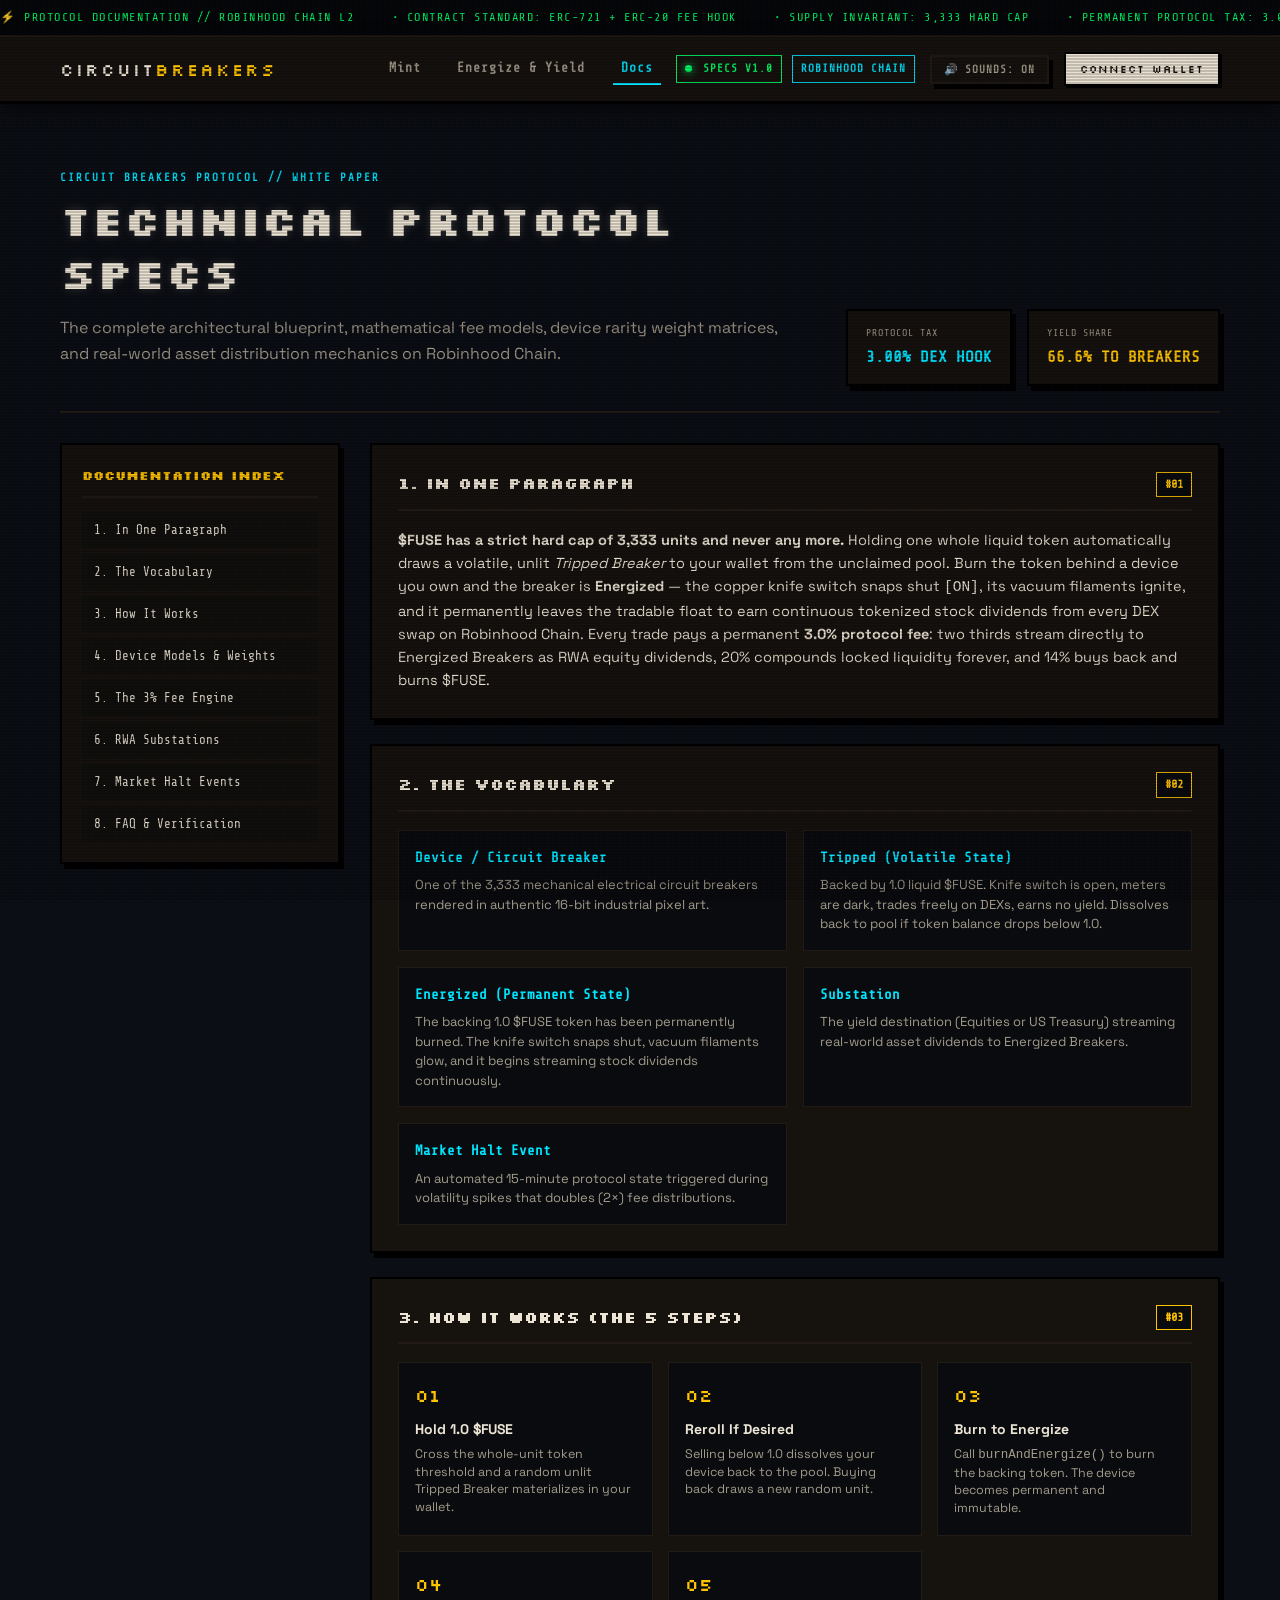
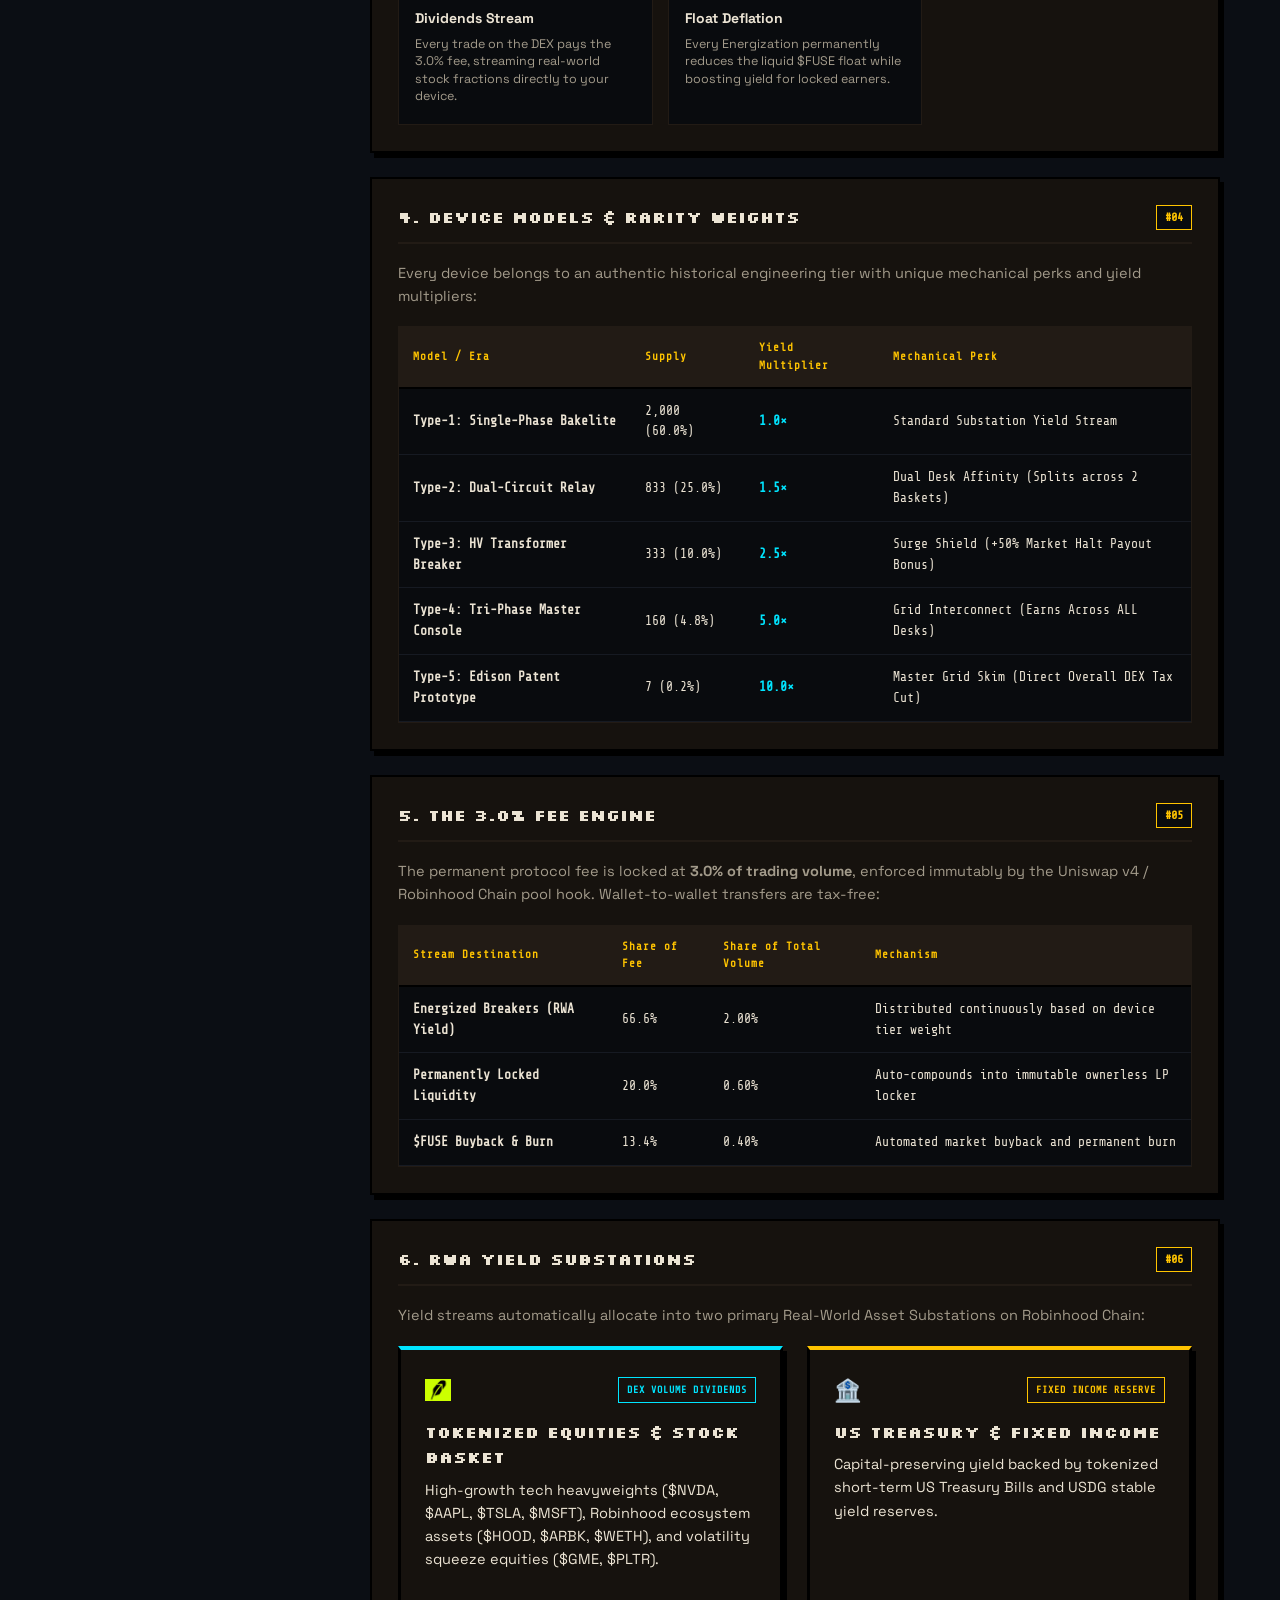
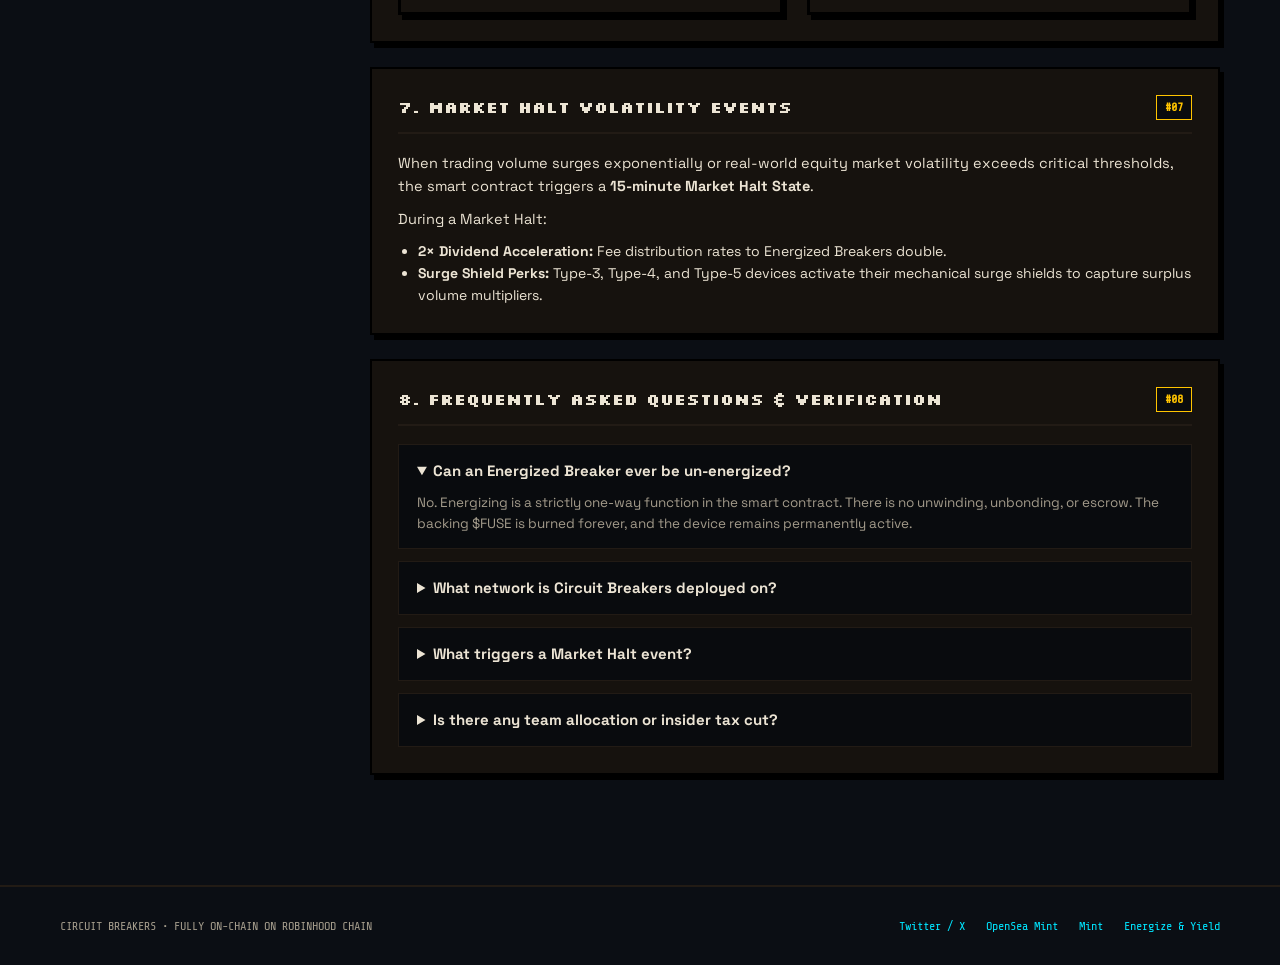
==== commit ca86382c: "Streamline mint landing page: sleek compact button, 5-column single-line archetypes, remove redundan" ====
--- a/docs.html
+++ b/docs.html
@@ -32,7 +32,7 @@
       
       <div class="topbar-right">
         <nav class="nav-links" id="navLinks">
-          <a href="index.html#registrationPanel" class="nav-link">Register</a>
+          <a href="index.html#mintConsole" class="nav-link">Mint</a>
           <a href="energize.html" class="nav-link">Energize &amp; Yield</a>
           <a href="docs.html" class="nav-link active">Docs</a>
           <div class="mobile-only-drawer-item">
@@ -347,13 +347,113 @@
 
   </main>
 
+  <!-- WALLET SELECTION MODAL -->
+  <div class="wallet-modal-overlay" id="walletModalOverlay">
+    <div class="wallet-modal-card">
+      <div class="wallet-modal-header">
+        <div class="wm-title-group">
+          <h3>CONNECT WALLET</h3>
+          <p>Select your EVM wallet provider</p>
+        </div>
+        <button type="button" class="wm-close-btn" id="closeWalletModal" aria-label="Close Wallet Modal">&times;</button>
+      </div>
+      
+      <div class="wallet-options-list">
+        <!-- OKX Wallet -->
+        <button type="button" class="wallet-opt-btn" data-wallet="okx">
+          <div class="w-opt-left">
+            <span class="w-icon">
+              <svg width="24" height="24" viewBox="0 0 24 24" fill="none"><rect width="24" height="24" rx="6" fill="#000"/><path d="M6 6h4v4H6V6zm8 0h4v4h-4V6zm-4 4h4v4h-4v-4zm-4 4h4v4H6v-4zm8 0h4v4h-4v-4z" fill="#FFF"/></svg>
+            </span>
+            <span class="w-name">OKX Wallet</span>
+          </div>
+          <span class="w-badge" id="badgeOkx">Installed</span>
+        </button>
+
+        <!-- MetaMask -->
+        <button type="button" class="wallet-opt-btn" data-wallet="metamask">
+          <div class="w-opt-left">
+            <span class="w-icon">
+              <svg width="24" height="24" viewBox="0 0 32 32" fill="none"><path d="M28.4 4.5l-10.8 8 2 4.7 8.8-12.7z" fill="#E2761B"/><path d="M3.6 4.5l10.7 8.1-2 4.6L3.6 4.5z" fill="#E4761B"/><path d="M24.7 21.9l-2.4 3.7.6.9 3.4-.3 1.1-4.2-2.7-.1z" fill="#E4761B"/><path d="M4.6 22l1.1 4.2 3.4.3.6-.9-2.4-3.7-2.7.1z" fill="#E4761B"/><path d="M10.1 14.2l-1.9 2.8 3.5.2-.2-3.8-1.4.8z" fill="#D7C1B3"/><path d="M21.9 14.2l-1.5-.8-.1 3.8 3.5-.2-1.9-2.8z" fill="#D7C1B3"/><path d="M9.7 26.5l3.2-1.6-2.7-2.1-.5 3.7z" fill="#233447"/><path d="M19.1 24.9l3.2 1.6-.5-3.7-2.7 2.1z" fill="#233447"/><path d="M12.9 24.9l3.1.9 3.1-.9-2.7-2.2h-1l-2.5 2.2z" fill="#CD6116"/><path d="M22.3 17.2l-3.5.2.4 2.4 2.7-2.1.4-.5z" fill="#E4751F"/><path d="M9.7 17.2l.4.5 2.7 2.1.4-2.4-3.5-.2z" fill="#E4751F"/><path d="M16 17.6l-3.2-.2-.4 2.4 2.5-2.2h2.2l2.5 2.2-.4-2.4-3.2.2z" fill="#F6851B"/></svg>
+            </span>
+            <span class="w-name">MetaMask</span>
+          </div>
+          <span class="w-badge" id="badgeMm">Installed</span>
+        </button>
+
+        <!-- WalletConnect -->
+        <button type="button" class="wallet-opt-btn" data-wallet="walletconnect">
+          <div class="w-opt-left">
+            <span class="w-icon">
+              <svg width="24" height="24" viewBox="0 0 24 24" fill="none"><rect width="24" height="24" rx="6" fill="#3B99FC"/><path d="M7.2 9.5a6.8 6.8 0 019.6 0l.3.3a.5.5 0 010 .7l-1.1 1.1a.3.3 0 01-.4 0l-.5-.5a4.7 4.7 0 00-6.4 0l-.5.5a.3.3 0 01-.4 0l-1.1-1.1a.5.5 0 010-.7l.5-.3zm12.3 2.7l1 1a.5.5 0 010 .7l-4.5 4.5a.5.5 0 01-.7 0l-3.3-3.3a.2.2 0 00-.3 0l-3.3 3.3a.5.5 0 01-.7 0L3.2 13.9a.5.5 0 010-.7l1-1a.5.5 0 01.7 0l3.3 3.3a.2.2 0 00.3 0l3.3-3.3a.5.5 0 01.7 0l3.3 3.3a.2.2 0 00.3 0l3.3-3.3a.5.5 0 01.8 0z" fill="#FFF"/></svg>
+            </span>
+            <span class="w-name">WalletConnect</span>
+          </div>
+        </button>
+
+        <!-- Phantom -->
+        <button type="button" class="wallet-opt-btn" data-wallet="phantom">
+          <div class="w-opt-left">
+            <span class="w-icon">
+              <svg width="24" height="24" viewBox="0 0 24 24" fill="none"><rect width="24" height="24" rx="6" fill="#AB9FF2"/><path d="M18.8 13.4c-.4 2.8-2.6 4.9-5.4 4.9H7.6a1 1 0 01-1-1.2c.6-3 3-5.2 6-5.2h5.2a1 1 0 011 1.5zm-8.6-1.6a1.2 1.2 0 100-2.4 1.2 1.2 0 000 2.4zm4.2 0a1.2 1.2 0 100-2.4 1.2 1.2 0 000 2.4z" fill="#FFF"/></svg>
+            </span>
+            <span class="w-name">Phantom</span>
+          </div>
+          <span class="w-ext-icon">&nearr;</span>
+        </button>
+
+        <!-- More Wallet Options Toggle -->
+        <button type="button" class="wallet-more-toggle" id="moreWalletsToggle">
+          <span>More Wallet Options</span>
+          <span id="moreWalletsArrow">&darr;</span>
+        </button>
+
+        <!-- More Wallets Expandable List -->
+        <div class="wallet-more-list" id="moreWalletsList" style="display: none;">
+          <!-- Coinbase Wallet -->
+          <button type="button" class="wallet-opt-btn" data-wallet="coinbase">
+            <div class="w-opt-left">
+              <span class="w-icon">
+                <svg width="24" height="24" viewBox="0 0 24 24" fill="none"><rect width="24" height="24" rx="6" fill="#0052FF"/><rect x="7" y="7" width="10" height="10" rx="3" fill="#FFF"/><rect x="9.5" y="9.5" width="5" height="5" rx="1.5" fill="#0052FF"/></svg>
+              </span>
+              <span class="w-name">Coinbase Wallet</span>
+            </div>
+          </button>
+
+          <!-- Rabby Wallet -->
+          <button type="button" class="wallet-opt-btn" data-wallet="rabby">
+            <div class="w-opt-left">
+              <span class="w-icon">
+                <svg width="24" height="24" viewBox="0 0 24 24" fill="none"><rect width="24" height="24" rx="6" fill="#8697FF"/><path d="M12 7c-2.8 0-5 2.2-5 5v3a1 1 0 001 1h8a1 1 0 001-1v-3c0-2.8-2.2-5-5-5zm-2 5a1 1 0 110-2 1 1 0 010 2zm4 0a1 1 0 110-2 1 1 0 010 2z" fill="#FFF"/></svg>
+              </span>
+              <span class="w-name">Rabby Wallet</span>
+            </div>
+          </button>
+
+          <!-- Injected / Default -->
+          <button type="button" class="wallet-opt-btn" data-wallet="injected">
+            <div class="w-opt-left">
+              <span class="w-icon">
+                <svg width="24" height="24" viewBox="0 0 24 24" fill="none"><rect width="24" height="24" rx="6" fill="#221B15"/><path d="M7 12l3 3 7-7" stroke="#00FF66" stroke-width="2" stroke-linecap="round" stroke-linejoin="round"/></svg>
+              </span>
+              <span class="w-name">Browser Injected</span>
+            </div>
+          </button>
+        </div>
+
+      </div>
+
+    </div>
+  </div>
+
   <!-- FOOTER -->
   <footer class="foot">
     <div class="wrap foot-in">
       <span>CIRCUIT BREAKERS • FULLY ON-CHAIN ON ROBINHOOD CHAIN</span>
       <div class="foot-links">
         <a href="https://x.com/CircuitB_RH" target="_blank">Twitter / X</a>
-        <a href="index.html#registrationPanel">Register</a>
+        <a href="https://opensea.io" target="_blank">OpenSea Mint</a>
+        <a href="index.html#mintConsole">Mint</a>
         <a href="energize.html">Energize &amp; Yield</a>
       </div>
     </div>
--- a/style.css
+++ b/style.css
@@ -676,6 +676,308 @@
   margin-top: 40px;
 }
 
+/* MINT HERO STATS RIBBON & CTA */
+.hero-mint-ribbon {
+  display: flex;
+  gap: 12px;
+  flex-wrap: wrap;
+  margin-top: 18px;
+  margin-bottom: 22px;
+}
+
+.hm-stat-pill {
+  background: #090B0E;
+  border: 1px solid var(--bg-panel-light);
+  padding: 8px 14px;
+  display: flex;
+  align-items: center;
+  gap: 8px;
+  font-family: var(--font-mono);
+  font-size: 12px;
+}
+
+.hm-label {
+  color: var(--ink-soft);
+  text-transform: uppercase;
+  letter-spacing: 0.5px;
+}
+
+.hm-val {
+  font-weight: 700;
+  color: var(--paper-cream);
+}
+
+.btn-glow {
+  box-shadow: 0 0 15px rgba(255, 196, 0, 0.4), var(--shadow-pixel);
+  animation: pulseGlow 2.5s infinite alternate;
+}
+
+@keyframes pulseGlow {
+  0% { box-shadow: 0 0 10px rgba(255, 196, 0, 0.3), var(--shadow-pixel); }
+  100% { box-shadow: 0 0 25px rgba(255, 196, 0, 0.7), var(--shadow-pixel); }
+}
+
+.hero-cta-group {
+  display: flex;
+  gap: 14px;
+  flex-wrap: wrap;
+  align-items: center;
+  margin-top: 10px;
+}
+
+/* LIVE MINT SUBSTATION CONSOLE */
+.mint-console-panel {
+  background: var(--bg-panel);
+  border: 2px solid #000;
+  border-top: 4px solid var(--amber-caution);
+  box-shadow: var(--shadow-pixel);
+  padding: 32px;
+  margin-bottom: 45px;
+  position: relative;
+}
+
+.mint-console-head {
+  display: flex;
+  justify-content: space-between;
+  align-items: center;
+  border-bottom: 2px solid var(--bg-panel-light);
+  padding-bottom: 16px;
+  margin-bottom: 24px;
+  flex-wrap: wrap;
+  gap: 12px;
+}
+
+.mint-console-head h2 {
+  font-family: var(--font-pixel);
+  font-size: clamp(16px, 2.5vw, 22px);
+  color: var(--paper-cream);
+  letter-spacing: 1px;
+}
+
+.mint-stats-grid {
+  display: grid;
+  grid-template-columns: repeat(auto-fit, minmax(200px, 1fr));
+  gap: 16px;
+  margin-bottom: 28px;
+}
+
+.mint-stat-card {
+  background: #090B0E;
+  border: 1px solid var(--bg-panel-light);
+  padding: 16px 18px;
+  display: flex;
+  flex-direction: column;
+  gap: 6px;
+  transition: border-color 0.2s;
+}
+
+.mint-stat-card:hover {
+  border-color: var(--cyan-electric);
+}
+
+.m-label {
+  font-family: var(--font-mono);
+  font-size: 11px;
+  color: var(--ink-soft);
+  letter-spacing: 1px;
+}
+
+.m-val {
+  font-family: var(--font-pixel);
+  font-size: 17px;
+  color: var(--paper-cream);
+}
+
+.m-sub {
+  font-family: var(--font-mono);
+  font-size: 10.5px;
+  color: var(--cyan-electric);
+}
+
+.mint-action-box {
+  background: #0C0F14;
+  border: 2px dashed var(--amber-caution);
+  padding: 24px;
+  text-align: center;
+  display: flex;
+  flex-direction: column;
+  align-items: center;
+  gap: 12px;
+}
+
+/* MINT HERO BUTTON (SLEEK & COMPACT) */
+.btn-hero-mint {
+  font-family: var(--font-pixel);
+  font-size: 13px;
+  padding: 10px 22px;
+  letter-spacing: 1px;
+  background: var(--amber-caution);
+  color: var(--ink-dark);
+  text-decoration: none;
+  display: inline-flex;
+  align-items: center;
+  gap: 8px;
+  width: fit-content;
+  box-shadow: 0 0 14px rgba(255, 196, 0, 0.4), var(--shadow-pixel);
+  transition: transform 0.15s, background-color 0.15s;
+}
+
+.btn-hero-mint:hover {
+  background: var(--paper-cream);
+  transform: translate(2px, 2px);
+}
+
+/* ARCHETYPES SHOWCASE SECTION (5 ON ONE LINE) */
+.archetypes-sec {
+  margin-top: 35px;
+  margin-bottom: 45px;
+}
+
+.archetypes-grid {
+  display: grid;
+  grid-template-columns: repeat(5, minmax(0, 1fr));
+  gap: 12px;
+  margin-top: 20px;
+}
+
+@media (max-width: 992px) {
+  .archetypes-grid {
+    grid-template-columns: repeat(auto-fit, minmax(200px, 1fr));
+    gap: 14px;
+  }
+}
+
+.archetype-card {
+  background: var(--bg-panel);
+  border: 2px solid #000;
+  box-shadow: var(--shadow-pixel);
+  padding: 12px;
+  display: flex;
+  flex-direction: column;
+  transition: transform 0.2s, border-color 0.2s;
+}
+
+.archetype-card:hover {
+  transform: translateY(-3px);
+  border-color: var(--cyan-electric);
+}
+
+.arch-badge {
+  font-family: var(--font-mono);
+  font-size: 9px;
+  font-weight: 700;
+  color: var(--amber-caution);
+  background: rgba(255, 196, 0, 0.08);
+  border: 1px solid var(--amber-caution);
+  padding: 2px 4px;
+  align-self: flex-start;
+  margin-bottom: 8px;
+  white-space: nowrap;
+}
+
+.arch-img-wrap {
+  border: 2px solid #000;
+  overflow: hidden;
+  margin-bottom: 10px;
+  background: #000;
+}
+
+.arch-img {
+  width: 100%;
+  aspect-ratio: 1 / 1;
+  object-fit: cover;
+  display: block;
+  image-rendering: pixelated;
+  transition: transform 0.3s;
+}
+
+.archetype-card:hover .arch-img {
+  transform: scale(1.04);
+}
+
+.arch-name {
+  font-family: var(--font-sans);
+  font-size: 13.5px;
+  font-weight: 700;
+  color: var(--paper-cream);
+  margin-bottom: 4px;
+  line-height: 1.25;
+}
+
+.arch-desc {
+  font-size: 11px;
+  color: var(--ink-soft);
+  line-height: 1.35;
+  margin-bottom: 8px;
+}
+
+.arch-specs {
+  display: flex;
+  flex-direction: column;
+  gap: 3px;
+  font-family: var(--font-mono);
+  font-size: 10.5px;
+  margin-top: auto;
+  padding-top: 8px;
+  border-top: 1px solid var(--bg-panel-light);
+}
+
+.arch-spec-row {
+  display: flex;
+  justify-content: space-between;
+  color: var(--ink-soft);
+  gap: 4px;
+}
+
+.arch-spec-row strong {
+  color: var(--cyan-electric);
+  text-align: right;
+}
+
+/* TOKENOMICS MATRIX */
+.tokenomics-sec {
+  margin-top: 50px;
+  margin-bottom: 50px;
+}
+
+.tokenomics-table-wrap {
+  background: var(--bg-panel);
+  border: 2px solid #000;
+  box-shadow: var(--shadow-pixel);
+  overflow-x: auto;
+  margin-top: 25px;
+}
+
+.tokenomics-table {
+  width: 100%;
+  border-collapse: collapse;
+  font-family: var(--font-mono);
+  font-size: 13px;
+  text-align: left;
+}
+
+.tokenomics-table th, .tokenomics-table td {
+  padding: 14px 18px;
+  border-bottom: 1px solid var(--bg-panel-light);
+}
+
+.tokenomics-table th {
+  background: #090B0E;
+  color: var(--amber-caution);
+  font-family: var(--font-pixel);
+  font-size: 12px;
+  letter-spacing: 1px;
+}
+
+.tokenomics-table td {
+  color: var(--paper-cream);
+}
+
+.tokenomics-table tr:last-child td {
+  border-bottom: none;
+}
+
+/* SECTION HEADINGS */
 .sec-head {
   margin-bottom: 25px;
 }
@@ -1496,6 +1798,183 @@
   content: "●";
   color: var(--phosphor-green);
   font-size: 10px;
+}
+
+.empty-wallet-icon-img {
+  width: 54px;
+  height: 54px;
+  object-fit: contain;
+  margin-bottom: 14px;
+  border-radius: 12px;
+  box-shadow: 0 0 15px rgba(0, 229, 255, 0.25);
+}
+
+/* WALLET SELECTION MODAL */
+.wallet-modal-overlay {
+  position: fixed;
+  inset: 0;
+  background: rgba(0, 0, 0, 0.85);
+  backdrop-filter: blur(8px);
+  display: flex;
+  align-items: center;
+  justify-content: center;
+  z-index: 999;
+  padding: 20px;
+  opacity: 0;
+  visibility: hidden;
+  transition: all 0.25s cubic-bezier(0.16, 1, 0.3, 1);
+}
+
+.wallet-modal-overlay.open {
+  opacity: 1;
+  visibility: visible;
+}
+
+.wallet-modal-card {
+  background: #110E0B;
+  border: 2px solid #000;
+  border-top: 4px solid var(--cyan-electric);
+  box-shadow: 0 10px 30px rgba(0, 0, 0, 0.9), var(--shadow-pixel);
+  width: 100%;
+  max-width: 400px;
+  padding: 24px;
+  display: flex;
+  flex-direction: column;
+  transform: scale(0.95) translateY(10px);
+  transition: transform 0.25s cubic-bezier(0.16, 1, 0.3, 1);
+}
+
+.wallet-modal-overlay.open .wallet-modal-card {
+  transform: scale(1) translateY(0);
+}
+
+.wallet-modal-header {
+  display: flex;
+  justify-content: space-between;
+  align-items: flex-start;
+  margin-bottom: 20px;
+  border-bottom: 2px solid var(--bg-panel-light);
+  padding-bottom: 14px;
+}
+
+.wm-title-group h3 {
+  font-family: var(--font-pixel);
+  font-size: 15px;
+  color: var(--paper-cream);
+  letter-spacing: 1.5px;
+}
+
+.wm-title-group p {
+  font-family: var(--font-mono);
+  font-size: 11.5px;
+  color: var(--ink-soft);
+  margin-top: 4px;
+}
+
+.wm-close-btn {
+  background: var(--bg-panel-light);
+  border: 1px solid #000;
+  color: var(--ink-soft);
+  font-size: 20px;
+  line-height: 1;
+  width: 28px;
+  height: 28px;
+  display: grid;
+  place-items: center;
+  cursor: pointer;
+  transition: all 0.15s;
+}
+
+.wm-close-btn:hover {
+  color: var(--crimson-alert);
+  border-color: var(--crimson-alert);
+}
+
+.wallet-options-list {
+  display: flex;
+  flex-direction: column;
+  gap: 10px;
+}
+
+.wallet-opt-btn {
+  display: flex;
+  justify-content: space-between;
+  align-items: center;
+  background: #191410;
+  border: 1px solid #2B2117;
+  padding: 12px 14px;
+  cursor: pointer;
+  transition: all 0.15s;
+  text-decoration: none;
+  width: 100%;
+}
+
+.wallet-opt-btn:hover {
+  background: #251D14;
+  border-color: var(--cyan-electric);
+  transform: translateX(3px);
+}
+
+.w-opt-left {
+  display: flex;
+  align-items: center;
+  gap: 12px;
+}
+
+.w-icon {
+  width: 28px;
+  height: 28px;
+  display: grid;
+  place-items: center;
+  flex-shrink: 0;
+}
+
+.w-name {
+  font-family: var(--font-sans);
+  font-size: 14px;
+  font-weight: 700;
+  color: var(--paper-cream);
+}
+
+.w-badge {
+  font-family: var(--font-mono);
+  font-size: 10px;
+  color: var(--phosphor-green);
+  background: rgba(0, 255, 102, 0.1);
+  border: 1px solid var(--phosphor-dim);
+  padding: 2px 6px;
+}
+
+.w-ext-icon {
+  color: var(--ink-soft);
+  font-size: 14px;
+}
+
+.wallet-more-toggle {
+  background: transparent;
+  border: none;
+  font-family: var(--font-mono);
+  font-size: 12px;
+  color: var(--cyan-electric);
+  padding: 10px 4px 4px 4px;
+  display: flex;
+  justify-content: space-between;
+  align-items: center;
+  cursor: pointer;
+  width: 100%;
+  border-top: 1px dashed var(--bg-panel-light);
+  margin-top: 6px;
+}
+
+.wallet-more-toggle:hover {
+  text-decoration: underline;
+}
+
+.wallet-more-list {
+  display: flex;
+  flex-direction: column;
+  gap: 8px;
+  margin-top: 8px;
 }
 
 /* FOOTER */
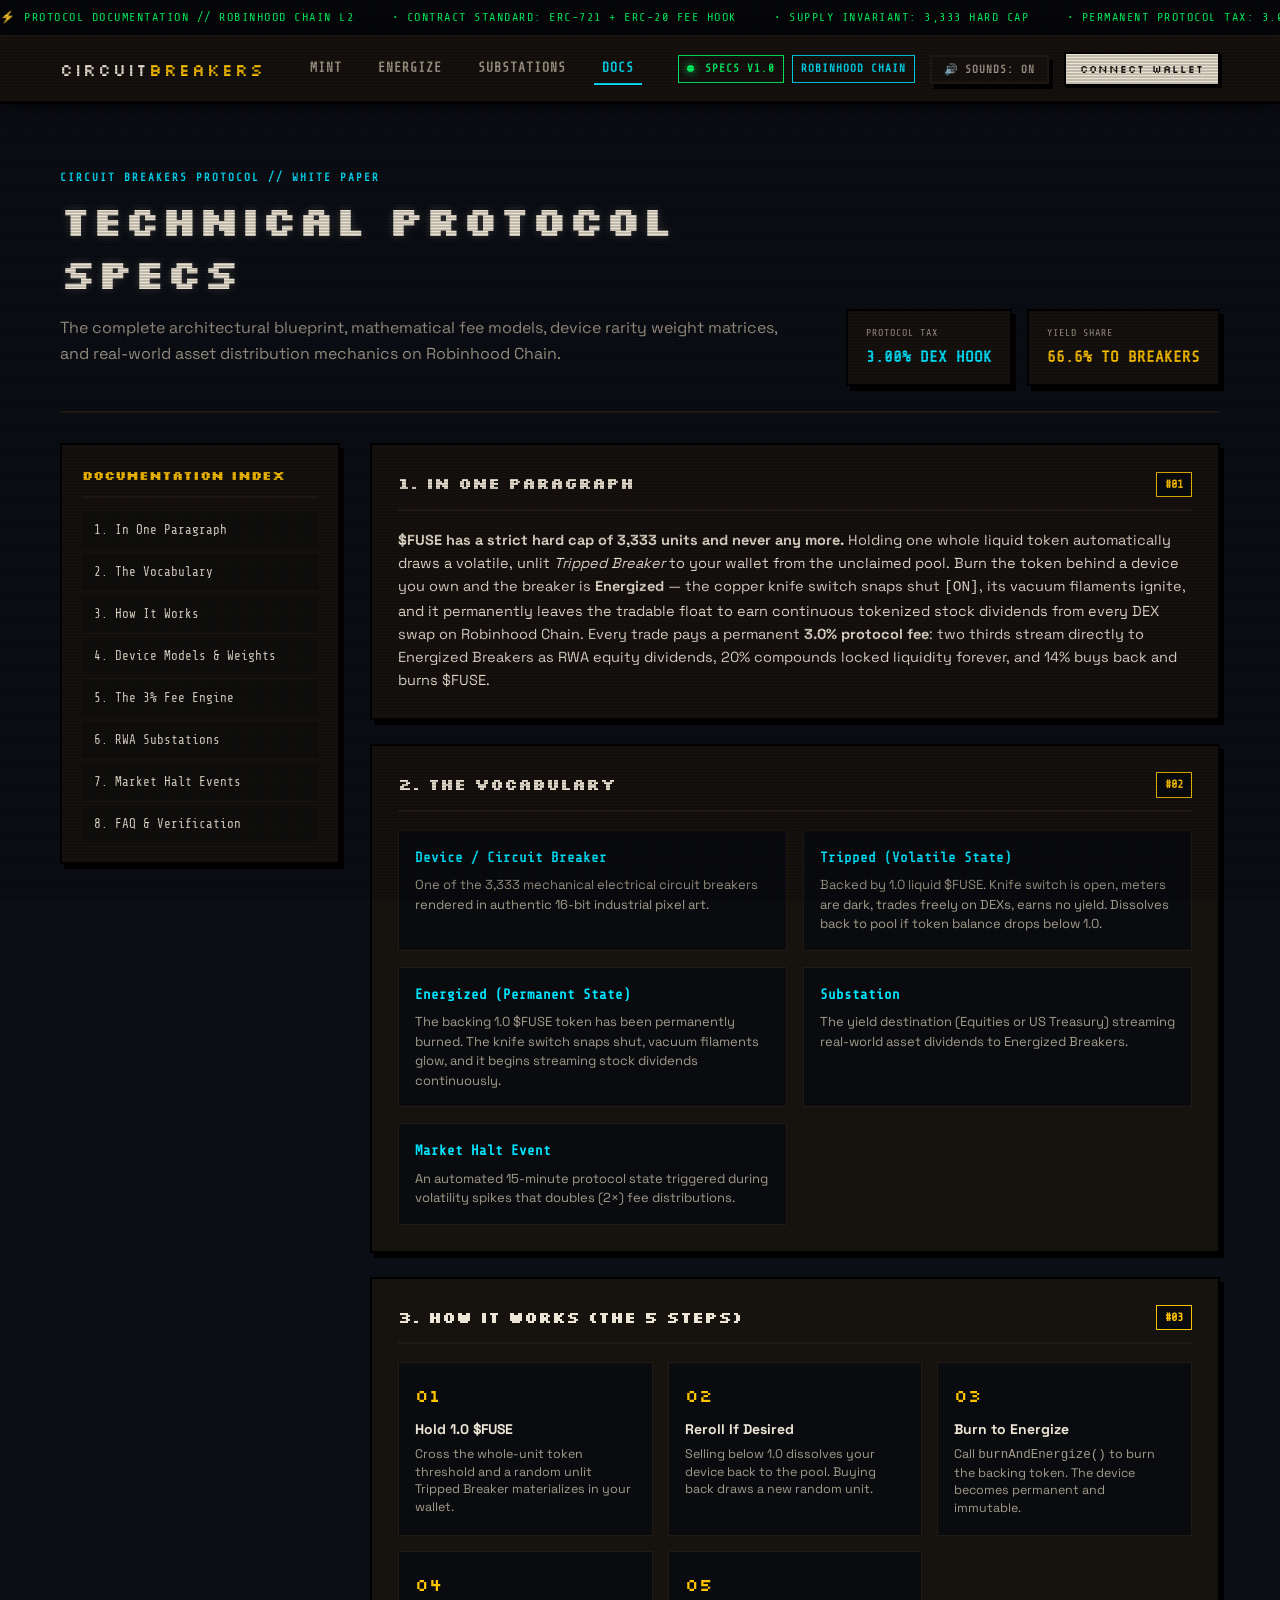
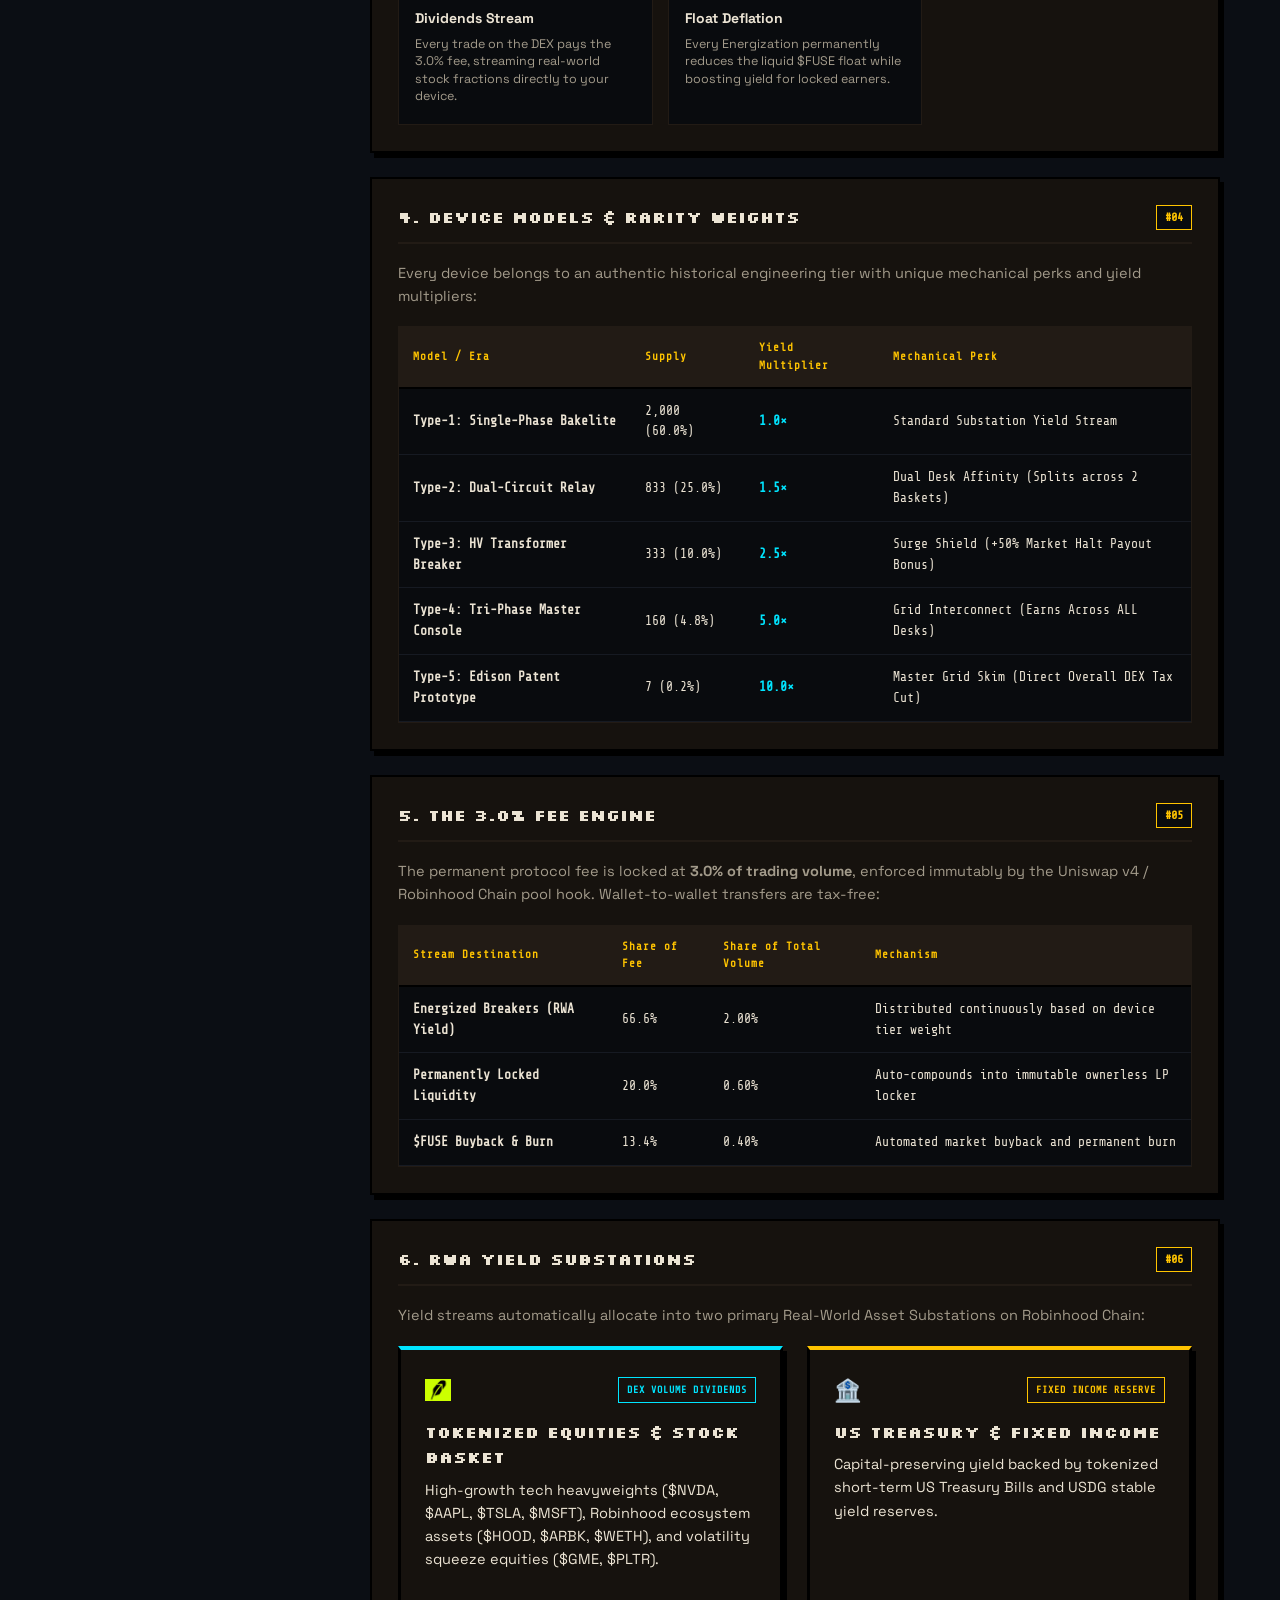
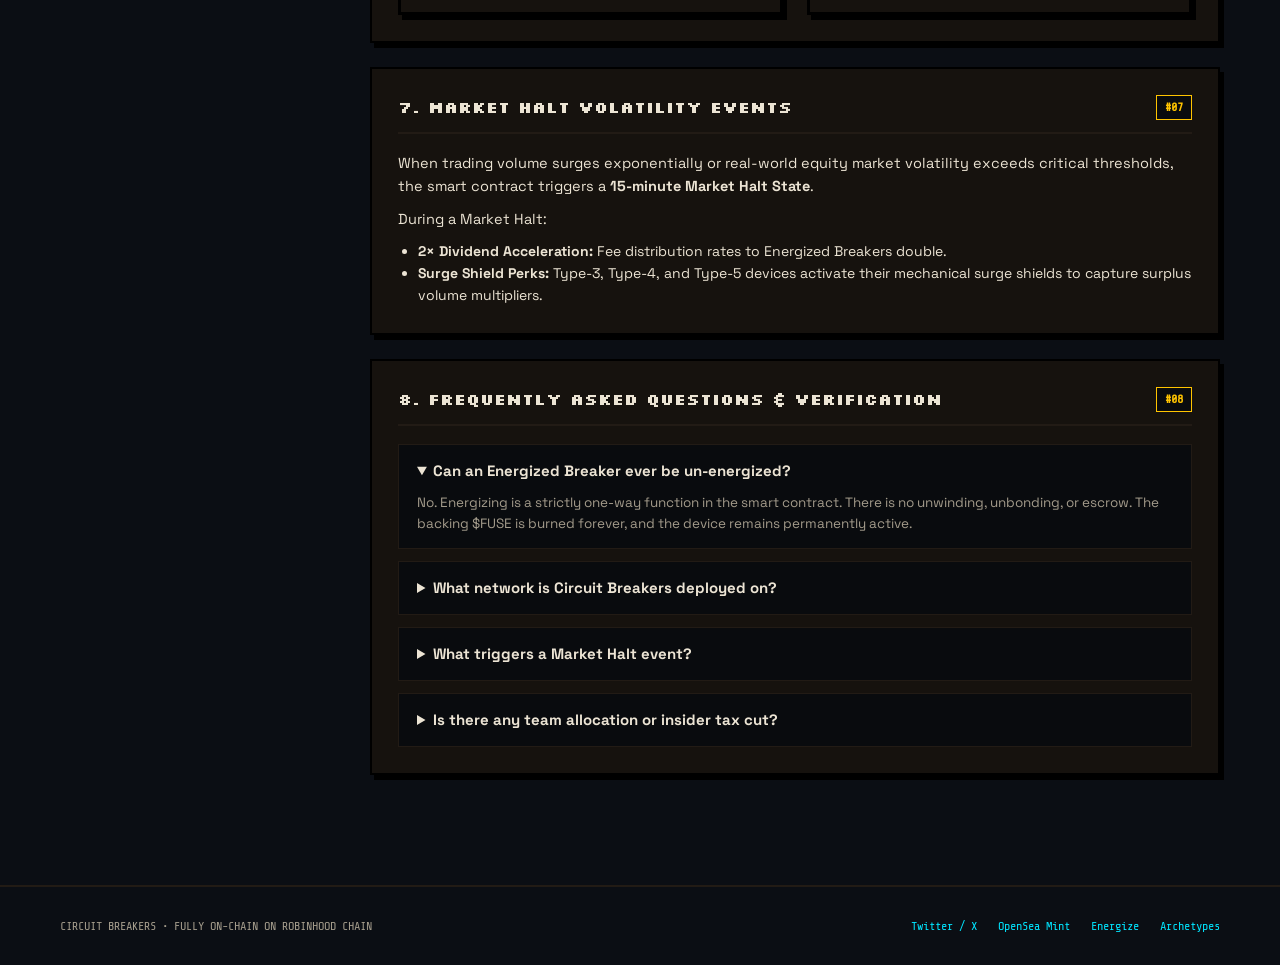
==== commit b5103806: "Finalize mint landing page: 3 canonical archetypes, 3300/33 allocation, disconnect modal & persisten" ====
--- a/docs.html
+++ b/docs.html
@@ -30,15 +30,16 @@
     <div class="wrap topbar-in">
       <a href="index.html" class="brand">CIRCUIT<span>BREAKERS</span></a>
       
+      <nav class="nav-links" id="navLinks">
+        <a href="index.html" class="nav-link">Mint</a>
+        <a href="energize.html" class="nav-link">Energize</a>
+        <a href="index.html#substations" class="nav-link">Substations</a>
+        <a href="docs.html" class="nav-link active">Docs</a>
+        <div class="mobile-only-drawer-item">
+          <span class="badge badge-chain">ROBINHOOD CHAIN</span>
+        </div>
+      </nav>
       <div class="topbar-right">
-        <nav class="nav-links" id="navLinks">
-          <a href="index.html#mintConsole" class="nav-link">Mint</a>
-          <a href="energize.html" class="nav-link">Energize &amp; Yield</a>
-          <a href="docs.html" class="nav-link active">Docs</a>
-          <div class="mobile-only-drawer-item">
-            <span class="badge badge-chain">ROBINHOOD CHAIN</span>
-          </div>
-        </nav>
         <div class="header-badges">
           <span class="badge badge-live"><i class="dot"></i> SPECS V1.0</span>
           <span class="badge badge-chain">ROBINHOOD CHAIN</span>
@@ -446,15 +447,41 @@
     </div>
   </div>
 
+  <!-- ACCOUNT & DISCONNECT MODAL -->
+  <div class="account-modal-overlay" id="accountModalOverlay">
+    <div class="account-modal-card">
+      <div class="account-modal-header">
+        <div class="wm-title-group">
+          <h3>CONNECTED WALLET</h3>
+          <p>Active Session</p>
+        </div>
+        <button type="button" class="wm-close-btn" id="closeAccountModal" aria-label="Close Modal">&times;</button>
+      </div>
+      
+      <div class="account-modal-body">
+        <div class="account-address-box">
+          <span class="acc-addr-text" id="modalAccountAddress">0x000...0000</span>
+          <button type="button" class="btn-copy-addr" id="copyAddressBtn" title="Copy Address">📋 Copy</button>
+        </div>
+        
+        <div class="account-actions">
+          <button type="button" class="btn-disconnect-wallet" id="disconnectWalletBtn">
+            🔌 DISCONNECT WALLET
+          </button>
+        </div>
+      </div>
+    </div>
+  </div>
+
   <!-- FOOTER -->
   <footer class="foot">
     <div class="wrap foot-in">
       <span>CIRCUIT BREAKERS • FULLY ON-CHAIN ON ROBINHOOD CHAIN</span>
       <div class="foot-links">
         <a href="https://x.com/CircuitB_RH" target="_blank">Twitter / X</a>
-        <a href="https://opensea.io" target="_blank">OpenSea Mint</a>
-        <a href="index.html#mintConsole">Mint</a>
-        <a href="energize.html">Energize &amp; Yield</a>
+        <a href="https://opensea.io/collection/circuit-breakers-rh/overview" target="_blank">OpenSea Mint</a>
+        <a href="energize.html">Energize</a>
+        <a href="index.html#archetypes">Archetypes</a>
       </div>
     </div>
   </footer>
--- a/style.css
+++ b/style.css
@@ -101,25 +101,51 @@
   align-items: center;
   justify-content: space-between;
   min-height: 64px;
-  flex-wrap: wrap;
-  gap: 15px;
+  flex-wrap: nowrap;
+  gap: 20px;
 }
 
 .brand {
   font-family: var(--font-pixel);
-  font-size: 18px;
+  font-size: 17px;
   color: var(--paper-cream);
   text-decoration: none;
   letter-spacing: 2px;
+  flex-shrink: 0;
 }
 
 .brand span {
   color: var(--amber-caution);
 }
 
+.nav-links {
+  display: flex;
+  gap: 20px;
+  align-items: center;
+}
+
+.nav-link {
+  font-family: var(--font-mono);
+  font-size: 13px;
+  font-weight: 700;
+  color: var(--ink-soft);
+  text-decoration: none;
+  letter-spacing: 1px;
+  text-transform: uppercase;
+  transition: color 0.15s;
+  padding: 6px 0;
+  border-bottom: 2px solid transparent;
+}
+
+.nav-link:hover, .nav-link.active {
+  color: var(--cyan-electric);
+  border-bottom-color: var(--cyan-electric);
+}
+
 .header-badges {
   display: flex;
-  gap: 10px;
+  gap: 8px;
+  flex-shrink: 0;
 }
 
 .badge {
@@ -288,35 +314,37 @@
   text-transform: uppercase;
 }
 
-/* DEVICE CARD */
+/* DEVICE CARD (COMPACT HERO PREVIEW) */
 .device-card {
   background: var(--bg-panel);
   border: 3px solid #000;
   box-shadow: var(--shadow-pixel), var(--shadow-glow);
-  padding: 15px;
+  padding: 12px 14px;
   position: relative;
   text-align: center;
+  max-width: 280px;
+  margin: 0 auto;
 }
 
 .device-badge {
   position: absolute;
-  top: -12px;
-  left: 15px;
+  top: -10px;
+  left: 12px;
   background: var(--amber-caution);
   color: var(--ink-dark);
   font-family: var(--font-pixel);
-  font-size: 10px;
-  padding: 3px 8px;
+  font-size: 9px;
+  padding: 2px 6px;
   border: 2px solid #000;
 }
 
 .device-art {
   width: 100%;
-  max-width: 360px;
+  max-width: 240px;
   height: auto;
   border: 2px solid #000;
   display: block;
-  margin: 10px auto;
+  margin: 6px auto;
   image-rendering: pixelated;
 }
 
@@ -324,10 +352,10 @@
   display: flex;
   justify-content: space-between;
   font-family: var(--font-mono);
-  font-size: 12px;
-  border-top: 2px solid var(--bg-panel-light);
-  padding-top: 10px;
-  margin-top: 10px;
+  font-size: 11px;
+  border-top: 1px solid var(--bg-panel-light);
+  padding-top: 6px;
+  margin-top: 6px;
 }
 
 .meter-label { color: var(--ink-soft); }
@@ -827,23 +855,23 @@
   transform: translate(2px, 2px);
 }
 
-/* ARCHETYPES SHOWCASE SECTION (5 ON ONE LINE) */
+/* ARCHETYPES SHOWCASE SECTION (3 CANONICAL TYPES) */
 .archetypes-sec {
-  margin-top: 35px;
-  margin-bottom: 45px;
+  margin-top: 40px;
+  margin-bottom: 50px;
 }
 
 .archetypes-grid {
   display: grid;
-  grid-template-columns: repeat(5, minmax(0, 1fr));
-  gap: 12px;
-  margin-top: 20px;
-}
-
-@media (max-width: 992px) {
+  grid-template-columns: repeat(3, 1fr);
+  gap: 24px;
+  margin-top: 24px;
+}
+
+@media (max-width: 860px) {
   .archetypes-grid {
-    grid-template-columns: repeat(auto-fit, minmax(200px, 1fr));
-    gap: 14px;
+    grid-template-columns: 1fr;
+    gap: 20px;
   }
 }
 
@@ -851,34 +879,35 @@
   background: var(--bg-panel);
   border: 2px solid #000;
   box-shadow: var(--shadow-pixel);
-  padding: 12px;
+  padding: 20px;
   display: flex;
   flex-direction: column;
   transition: transform 0.2s, border-color 0.2s;
+  position: relative;
 }
 
 .archetype-card:hover {
-  transform: translateY(-3px);
+  transform: translateY(-4px);
   border-color: var(--cyan-electric);
 }
 
 .arch-badge {
   font-family: var(--font-mono);
-  font-size: 9px;
+  font-size: 10.5px;
   font-weight: 700;
   color: var(--amber-caution);
   background: rgba(255, 196, 0, 0.08);
   border: 1px solid var(--amber-caution);
-  padding: 2px 4px;
+  padding: 3px 8px;
   align-self: flex-start;
-  margin-bottom: 8px;
+  margin-bottom: 12px;
   white-space: nowrap;
 }
 
 .arch-img-wrap {
   border: 2px solid #000;
   overflow: hidden;
-  margin-bottom: 10px;
+  margin-bottom: 14px;
   background: #000;
 }
 
@@ -897,28 +926,28 @@
 
 .arch-name {
   font-family: var(--font-sans);
-  font-size: 13.5px;
+  font-size: 16px;
   font-weight: 700;
   color: var(--paper-cream);
-  margin-bottom: 4px;
+  margin-bottom: 6px;
   line-height: 1.25;
 }
 
 .arch-desc {
-  font-size: 11px;
-  color: var(--ink-soft);
-  line-height: 1.35;
-  margin-bottom: 8px;
+  font-size: 12.5px;
+  color: var(--ink-soft);
+  line-height: 1.4;
+  margin-bottom: 12px;
 }
 
 .arch-specs {
   display: flex;
   flex-direction: column;
-  gap: 3px;
-  font-family: var(--font-mono);
-  font-size: 10.5px;
+  gap: 6px;
+  font-family: var(--font-mono);
+  font-size: 11.5px;
   margin-top: auto;
-  padding-top: 8px;
+  padding-top: 12px;
   border-top: 1px solid var(--bg-panel-light);
 }
 
@@ -926,7 +955,7 @@
   display: flex;
   justify-content: space-between;
   color: var(--ink-soft);
-  gap: 4px;
+  gap: 6px;
 }
 
 .arch-spec-row strong {
@@ -1975,6 +2004,104 @@
   flex-direction: column;
   gap: 8px;
   margin-top: 8px;
+}
+
+/* ACCOUNT & DISCONNECT MODAL */
+.account-modal-overlay {
+  position: fixed;
+  inset: 0;
+  background: rgba(0, 0, 0, 0.85);
+  backdrop-filter: blur(8px);
+  display: flex;
+  align-items: center;
+  justify-content: center;
+  z-index: 999;
+  padding: 20px;
+  opacity: 0;
+  visibility: hidden;
+  transition: all 0.25s cubic-bezier(0.16, 1, 0.3, 1);
+}
+
+.account-modal-overlay.open {
+  opacity: 1;
+  visibility: visible;
+}
+
+.account-modal-card {
+  background: #110E0B;
+  border: 2px solid #000;
+  border-top: 4px solid var(--phosphor-green);
+  box-shadow: 0 10px 30px rgba(0, 0, 0, 0.9), var(--shadow-pixel);
+  width: 100%;
+  max-width: 420px;
+  padding: 24px;
+  display: flex;
+  flex-direction: column;
+  transform: scale(0.95) translateY(10px);
+  transition: transform 0.25s cubic-bezier(0.16, 1, 0.3, 1);
+}
+
+.account-modal-overlay.open .account-modal-card {
+  transform: scale(1) translateY(0);
+}
+
+.account-address-box {
+  background: #090B0E;
+  border: 1px solid var(--bg-panel-light);
+  padding: 12px 14px;
+  display: flex;
+  justify-content: space-between;
+  align-items: center;
+  margin-bottom: 20px;
+}
+
+.acc-addr-text {
+  font-family: var(--font-mono);
+  font-size: 13px;
+  color: var(--phosphor-green);
+  word-break: break-all;
+}
+
+.btn-copy-addr {
+  background: var(--bg-panel);
+  border: 1px solid var(--ink-soft);
+  color: var(--paper-cream);
+  font-family: var(--font-mono);
+  font-size: 11px;
+  padding: 4px 8px;
+  cursor: pointer;
+  transition: all 0.15s;
+  margin-left: 8px;
+  flex-shrink: 0;
+}
+
+.btn-copy-addr:hover {
+  background: var(--bg-panel-light);
+  color: var(--cyan-electric);
+  border-color: var(--cyan-electric);
+}
+
+.btn-disconnect-wallet {
+  width: 100%;
+  background: rgba(255, 85, 85, 0.1);
+  border: 2px solid #FF5555;
+  color: #FF5555;
+  font-family: var(--font-mono);
+  font-size: 13px;
+  font-weight: 700;
+  letter-spacing: 1px;
+  padding: 12px;
+  cursor: pointer;
+  transition: all 0.15s;
+  text-transform: uppercase;
+  box-shadow: var(--shadow-pixel);
+}
+
+.btn-disconnect-wallet:hover {
+  background: #FF5555;
+  color: #000;
+  transform: translate(-1px, -1px);
+  box-shadow: 3px 3px 0 #000;
 }
 
 /* FOOTER */
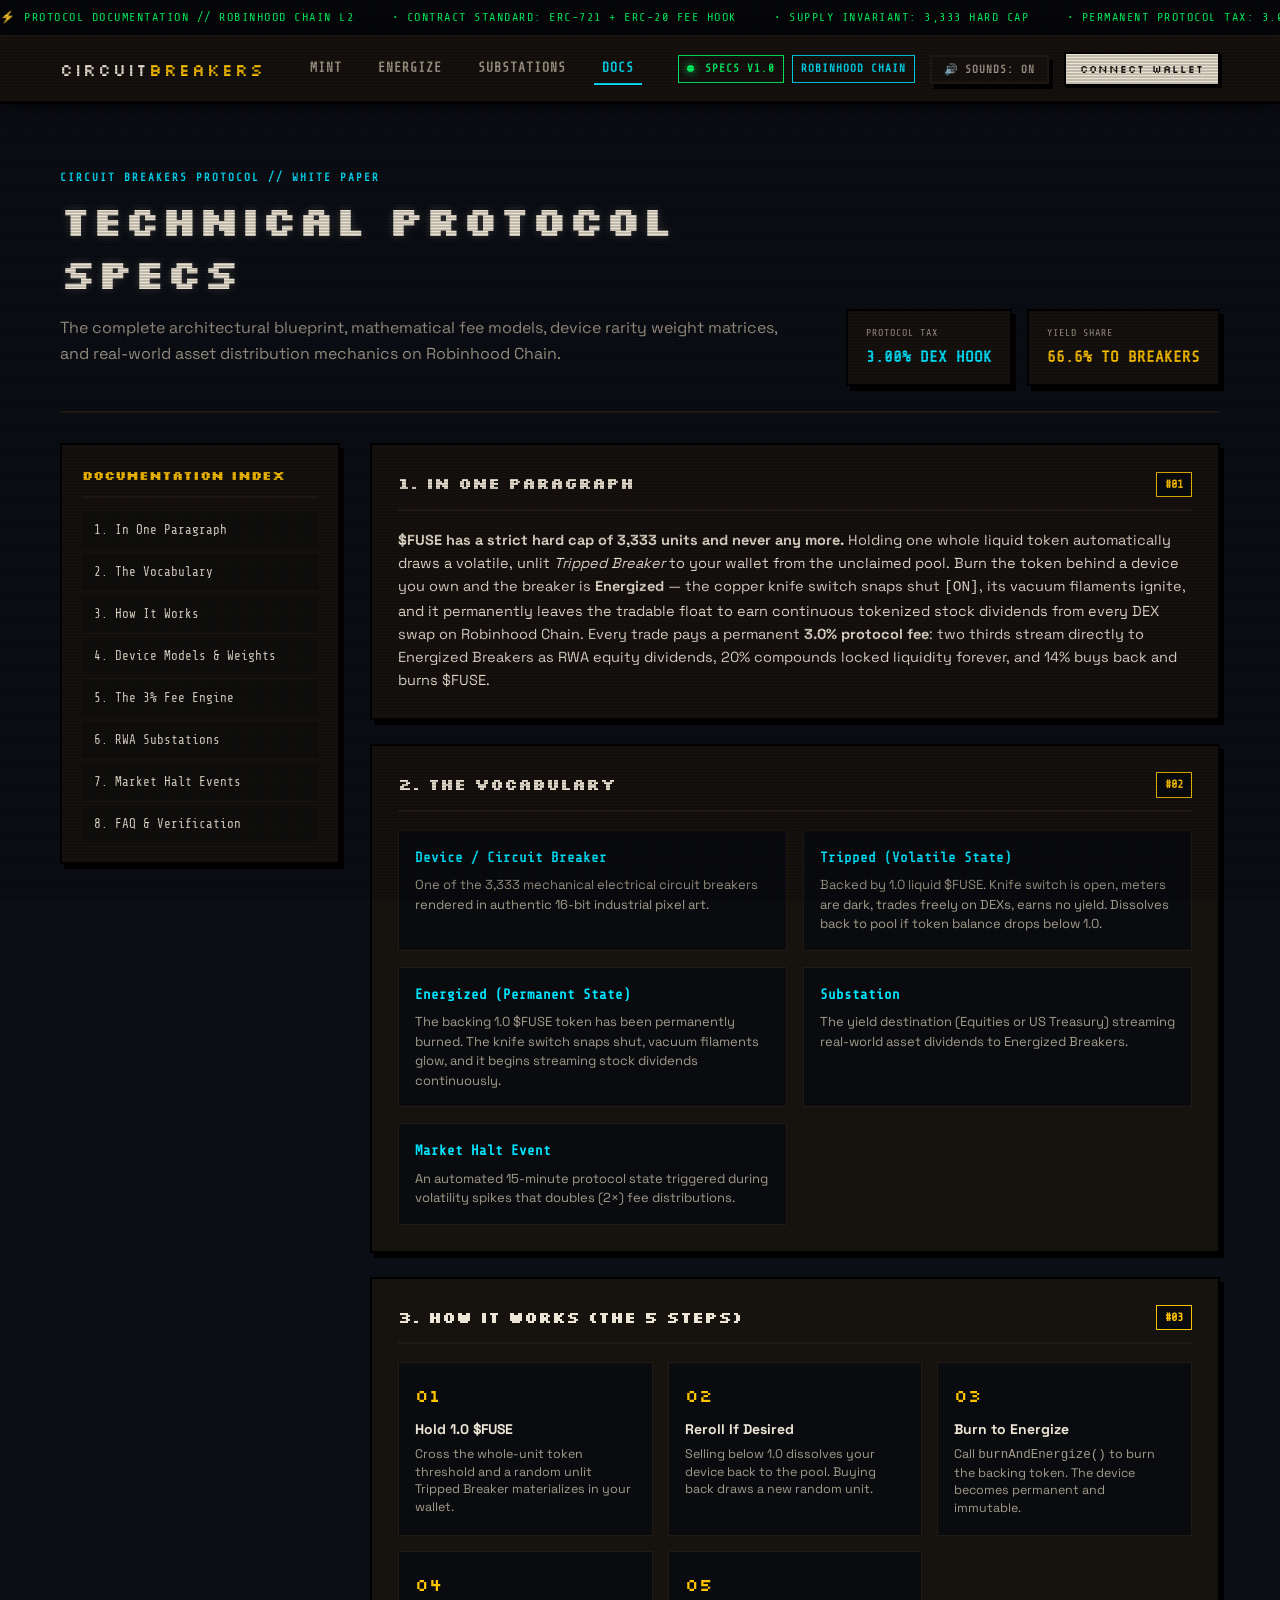
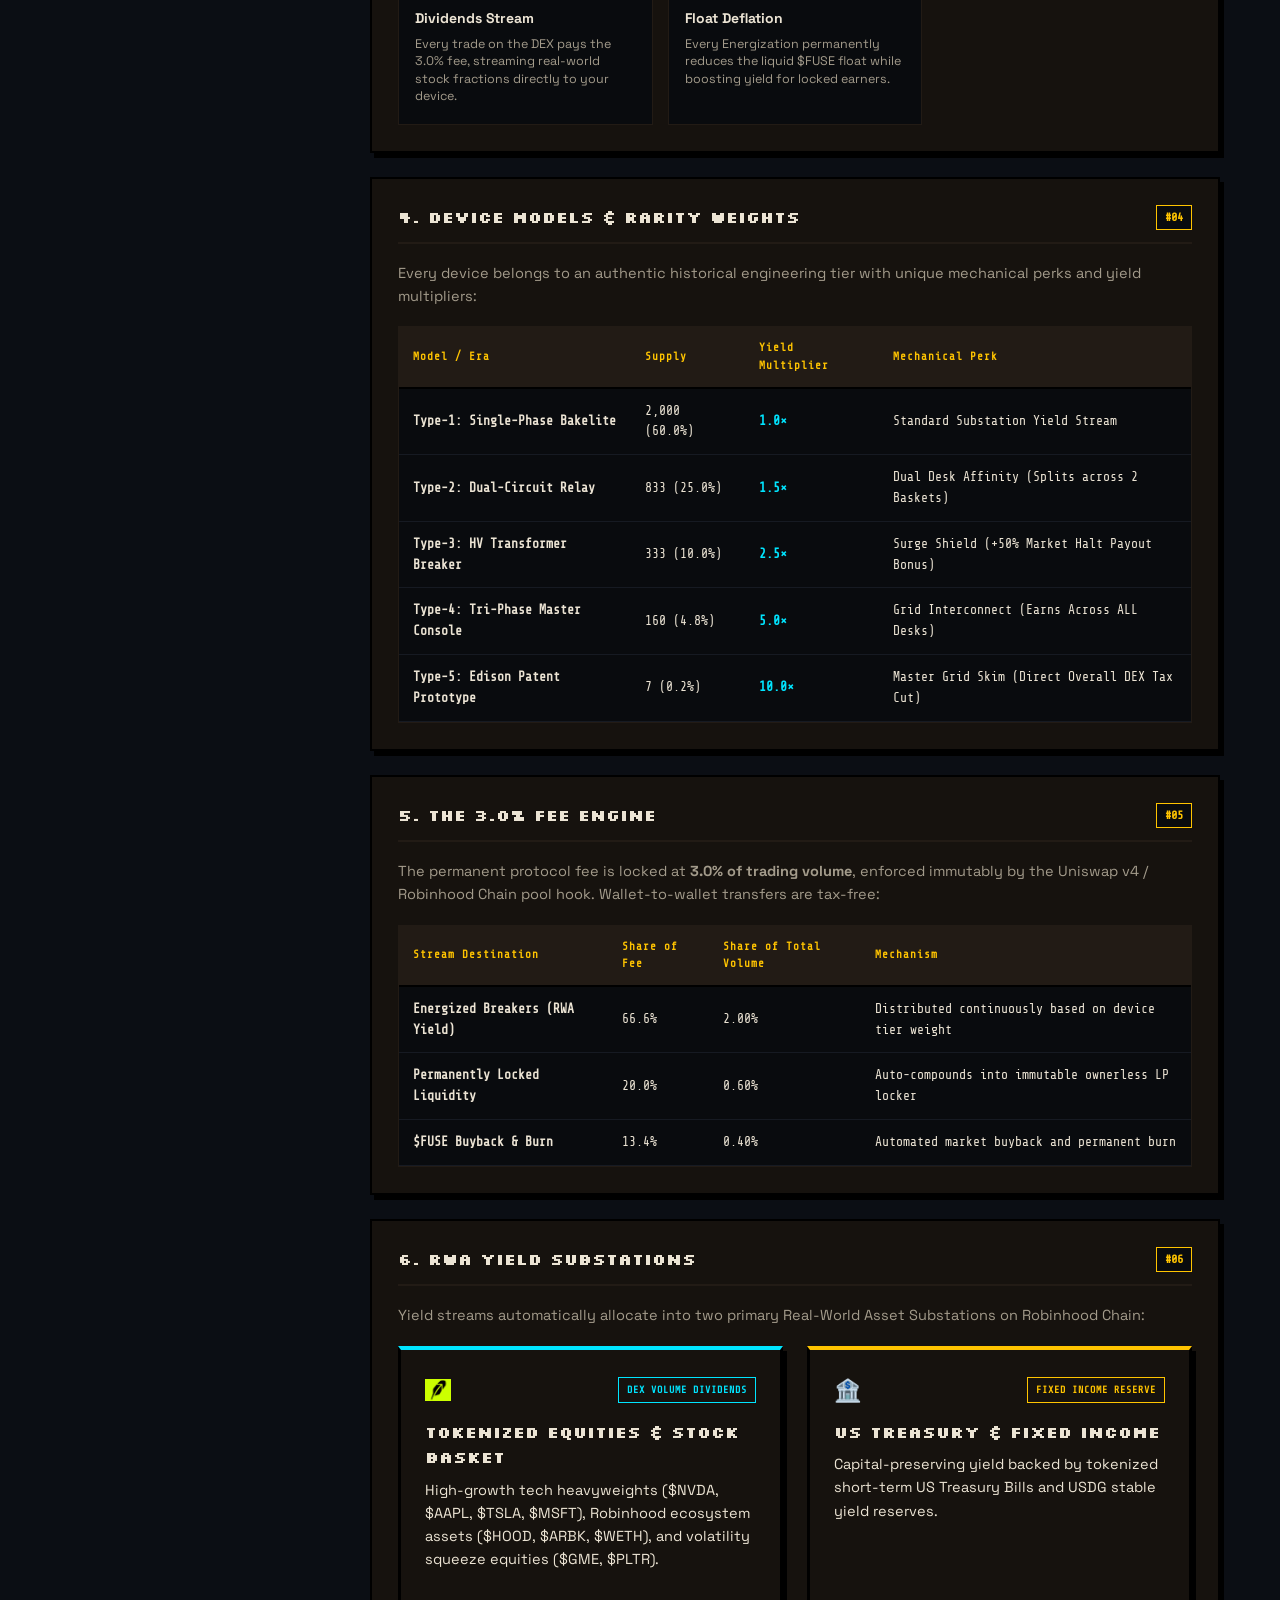
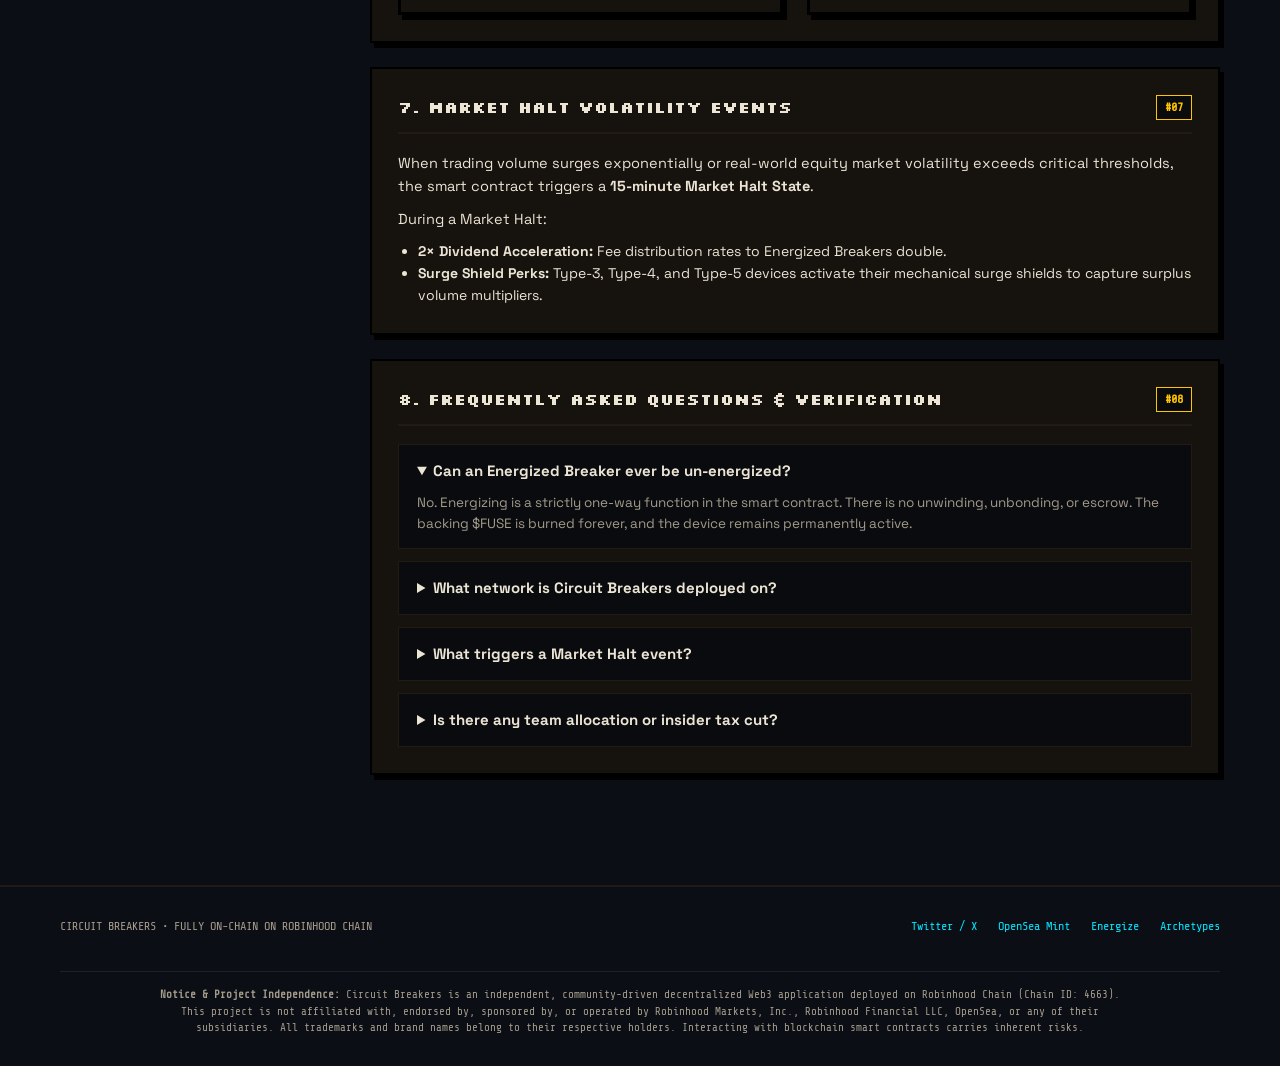
==== commit 1432f0e9: "Hardening: enterprise CSP headers, exact token allowance, network verification guard, DOM sanitizati" ====
--- a/docs.html
+++ b/docs.html
@@ -10,7 +10,7 @@
   <link href="https://fonts.googleapis.com/css2?family=Share+Tech+Mono&family=Silkscreen:wght@400;700&family=Space+Grotesk:wght@400;600;700&display=swap" rel="stylesheet">
   <link rel="icon" type="image/png" href="assets/favicon.png?v=2.0.2">
   <link rel="shortcut icon" href="favicon.ico?v=2.0.2">
-  <link rel="stylesheet" href="style.css?v=2.0.2">
+  <link rel="stylesheet" href="style.css?v=2.0.4">
 </head>
 <body class="crt-overlay">
 
@@ -36,6 +36,9 @@
         <a href="index.html#substations" class="nav-link">Substations</a>
         <a href="docs.html" class="nav-link active">Docs</a>
         <div class="mobile-only-drawer-item">
+          <button type="button" class="btn btn-audio" id="mobileAudioToggle" aria-label="Toggle Audio Feedback">
+            <span id="mobileAudioIcon">🔊</span> SOUNDS: ON
+          </button>
           <span class="badge badge-chain">ROBINHOOD CHAIN</span>
         </div>
       </nav>
@@ -478,14 +481,17 @@
     <div class="wrap foot-in">
       <span>CIRCUIT BREAKERS • FULLY ON-CHAIN ON ROBINHOOD CHAIN</span>
       <div class="foot-links">
-        <a href="https://x.com/CircuitB_RH" target="_blank">Twitter / X</a>
-        <a href="https://opensea.io/collection/circuit-breakers-rh/overview" target="_blank">OpenSea Mint</a>
+        <a href="https://x.com/CircuitB_RH" target="_blank" rel="noopener noreferrer">Twitter / X</a>
+        <a href="https://opensea.io/collection/circuit-breakers-rh/overview" target="_blank" rel="noopener noreferrer">OpenSea Mint</a>
         <a href="energize.html">Energize</a>
         <a href="index.html#archetypes">Archetypes</a>
       </div>
+      <div class="foot-disclaimer">
+        <p><strong>Notice &amp; Project Independence:</strong> Circuit Breakers is an independent, community-driven decentralized Web3 application deployed on Robinhood Chain (Chain ID: 4663). This project is not affiliated with, endorsed by, sponsored by, or operated by Robinhood Markets, Inc., Robinhood Financial LLC, OpenSea, or any of their subsidiaries. All trademarks and brand names belong to their respective holders. Interacting with blockchain smart contracts carries inherent risks.</p>
+      </div>
     </div>
   </footer>
 
-  <script src="app.js?v=2.0.2"></script>
+  <script src="app.js?v=2.0.4"></script>
 </body>
 </html>
--- a/style.css
+++ b/style.css
@@ -2127,6 +2127,22 @@
   margin-left: 15px;
 }
 
+.foot-disclaimer {
+  margin-top: 20px;
+  padding-top: 15px;
+  border-top: 1px solid rgba(255, 255, 255, 0.08);
+  font-size: 11px;
+  line-height: 1.5;
+  color: var(--ink-soft);
+  text-align: center;
+  width: 100%;
+}
+
+.foot-disclaimer p {
+  margin: 0 auto;
+  max-width: 960px;
+}
+
 /* TOPBAR LAYOUT */
 .topbar-right {
   display: flex;
@@ -2162,53 +2178,110 @@
 
 /* RESPONSIVE MOBILE NAVIGATION & LAYOUTS */
 @media (max-width: 860px) {
+  html, body {
+    overflow-x: hidden;
+    max-width: 100vw;
+  }
+
   .wrap {
     padding: 0 12px;
     box-sizing: border-box;
     width: 100%;
+    max-width: 100%;
+  }
+
+  .topbar {
+    position: sticky;
+    top: 0;
+    z-index: 100;
   }
 
   .topbar-in {
-    min-height: 60px;
+    min-height: 56px;
     height: auto;
-    padding: 10px 12px;
+    padding: 8px 12px;
+    gap: 8px;
+    justify-content: space-between;
+    width: 100%;
+    box-sizing: border-box;
   }
 
   .brand {
-    font-size: 15px;
+    font-size: 14px;
+    letter-spacing: 1px;
+    flex-shrink: 0;
+  }
+
+  .topbar-right {
+    display: flex;
+    align-items: center;
+    gap: 8px;
+    flex-shrink: 0;
   }
 
   .header-badges {
     display: none;
   }
   
-  .btn-audio {
-    padding: 0 8px;
-    font-size: 10px;
+  .topbar-right .btn-audio {
+    display: none !important;
+  }
+
+  .mobile-only-drawer-item .btn-audio {
+    display: flex !important;
+    width: 100%;
+    font-size: 12px;
+    height: 40px;
+    padding: 0 12px;
+    justify-content: center;
+    background: var(--bg-panel);
+    border: 1px solid var(--ink-soft);
+    color: var(--paper-cream);
+    margin-bottom: 12px;
+    box-shadow: var(--shadow-pixel);
+  }
+
+  .btn-connect {
+    font-size: 11px;
+    padding: 7px 12px;
     height: 36px;
+    max-width: 130px;
+    box-sizing: border-box;
+    overflow: hidden;
+    text-overflow: ellipsis;
+    white-space: nowrap;
+    display: inline-flex;
+    align-items: center;
+    justify-content: center;
+    flex-shrink: 0;
   }
 
   .mobile-menu-btn {
-    display: flex;
-    width: 36px;
-    height: 36px;
+    display: inline-flex;
+    width: 34px;
+    height: 34px;
     font-size: 18px;
+    align-items: center;
+    justify-content: center;
+    flex-shrink: 0;
   }
 
   .nav-links {
     display: none;
     position: absolute;
-    top: 60px;
+    top: 100%;
     left: 0;
     right: 0;
+    width: 100%;
     background: #110E0B;
     border-bottom: 3px solid var(--cyan-electric);
     border-top: 1px solid var(--bg-panel-light);
-    box-shadow: 0 16px 30px rgba(0, 0, 0, 0.9);
-    padding: 18px 14px;
+    box-shadow: 0 16px 30px rgba(0, 0, 0, 0.95);
+    padding: 16px 14px;
     flex-direction: column;
     gap: 10px;
     z-index: 1000;
+    box-sizing: border-box;
   }
 
   .nav-links.open {
@@ -2243,6 +2316,32 @@
     padding-top: 10px;
     border-top: 1px solid var(--bg-panel-light);
     text-align: center;
+  }
+
+  /* HERO & MINT MOBILE REFINEMENTS */
+  .hero-mint-ribbon {
+    display: grid;
+    grid-template-columns: 1fr 1fr;
+    gap: 8px;
+    width: 100%;
+    box-sizing: border-box;
+  }
+
+  .hm-stat-pill {
+    padding: 8px 10px;
+    font-size: 11px;
+    width: 100%;
+    box-sizing: border-box;
+    justify-content: space-between;
+  }
+
+  .btn-hero-mint {
+    width: 100%;
+    text-align: center;
+    justify-content: center;
+    box-sizing: border-box;
+    padding: 12px 16px;
+    font-size: 13px;
   }
 
   /* PANEL & FORM CONTAINERS */
@@ -2407,7 +2506,29 @@
 
 @media (max-width: 480px) {
   .hero-title {
-    font-size: 26px;
+    font-size: 24px;
+    line-height: 1.25;
+  }
+
+  .hero-lede {
+    font-size: 14px;
+    line-height: 1.45;
+  }
+
+  .brand {
+    font-size: 13.5px;
+    letter-spacing: 0.5px;
+  }
+
+  .btn-connect {
+    max-width: 105px;
+    font-size: 10px;
+    padding: 6px 8px;
+  }
+
+  .hero-mint-ribbon {
+    grid-template-columns: 1fr;
+    gap: 6px;
   }
 
   .reply-action-row .task-action {
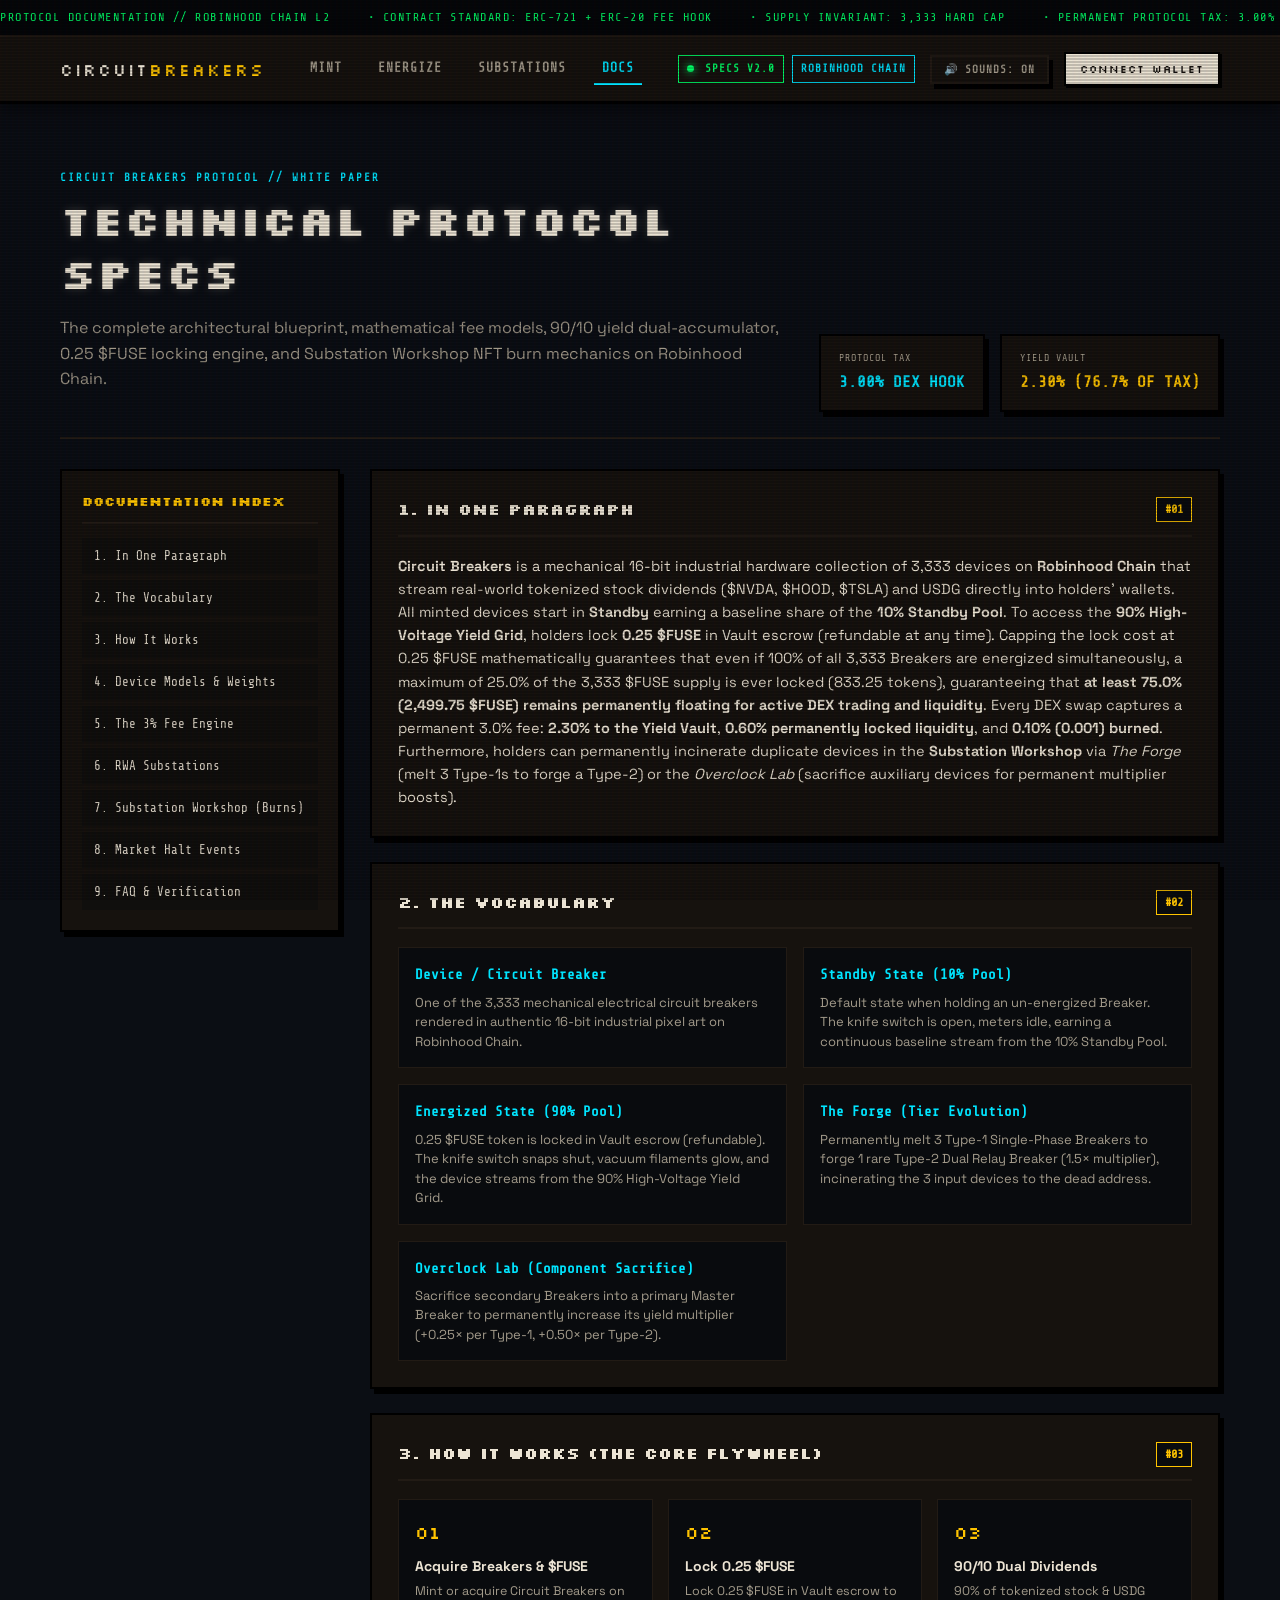
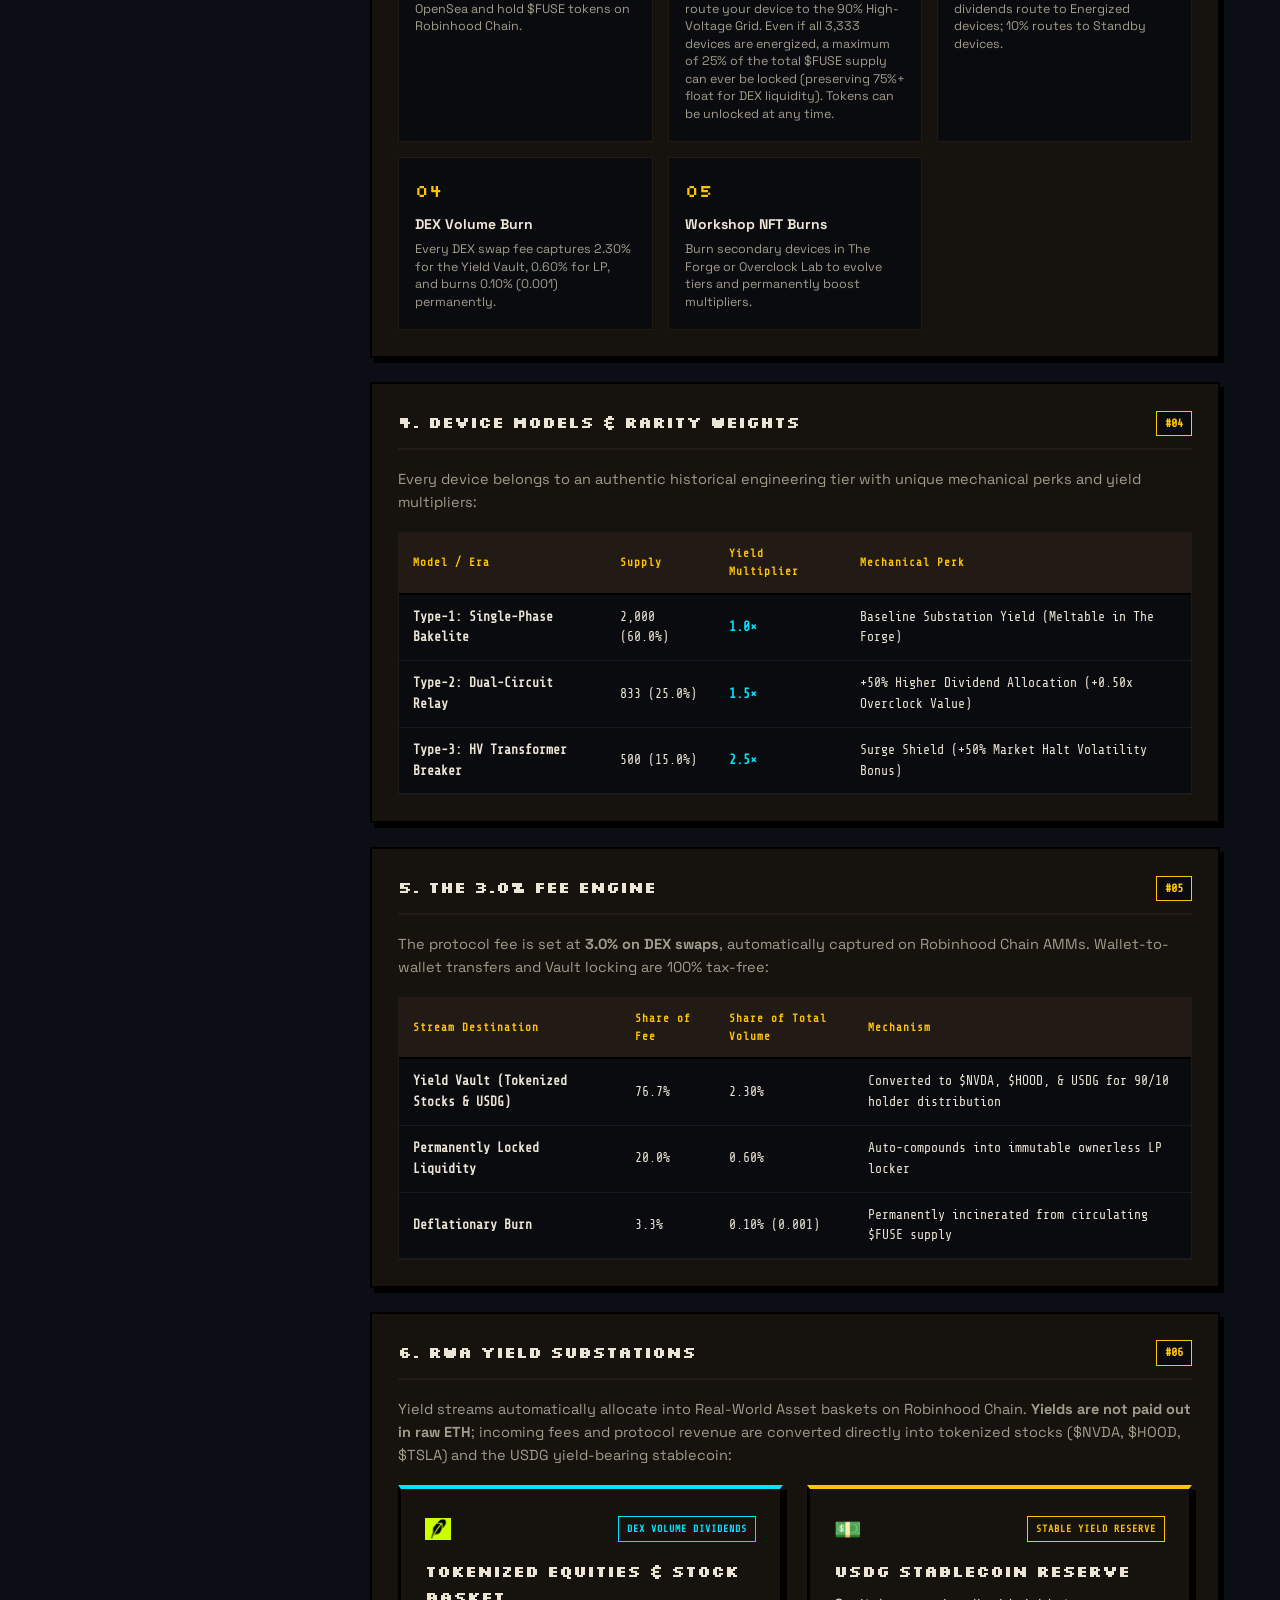
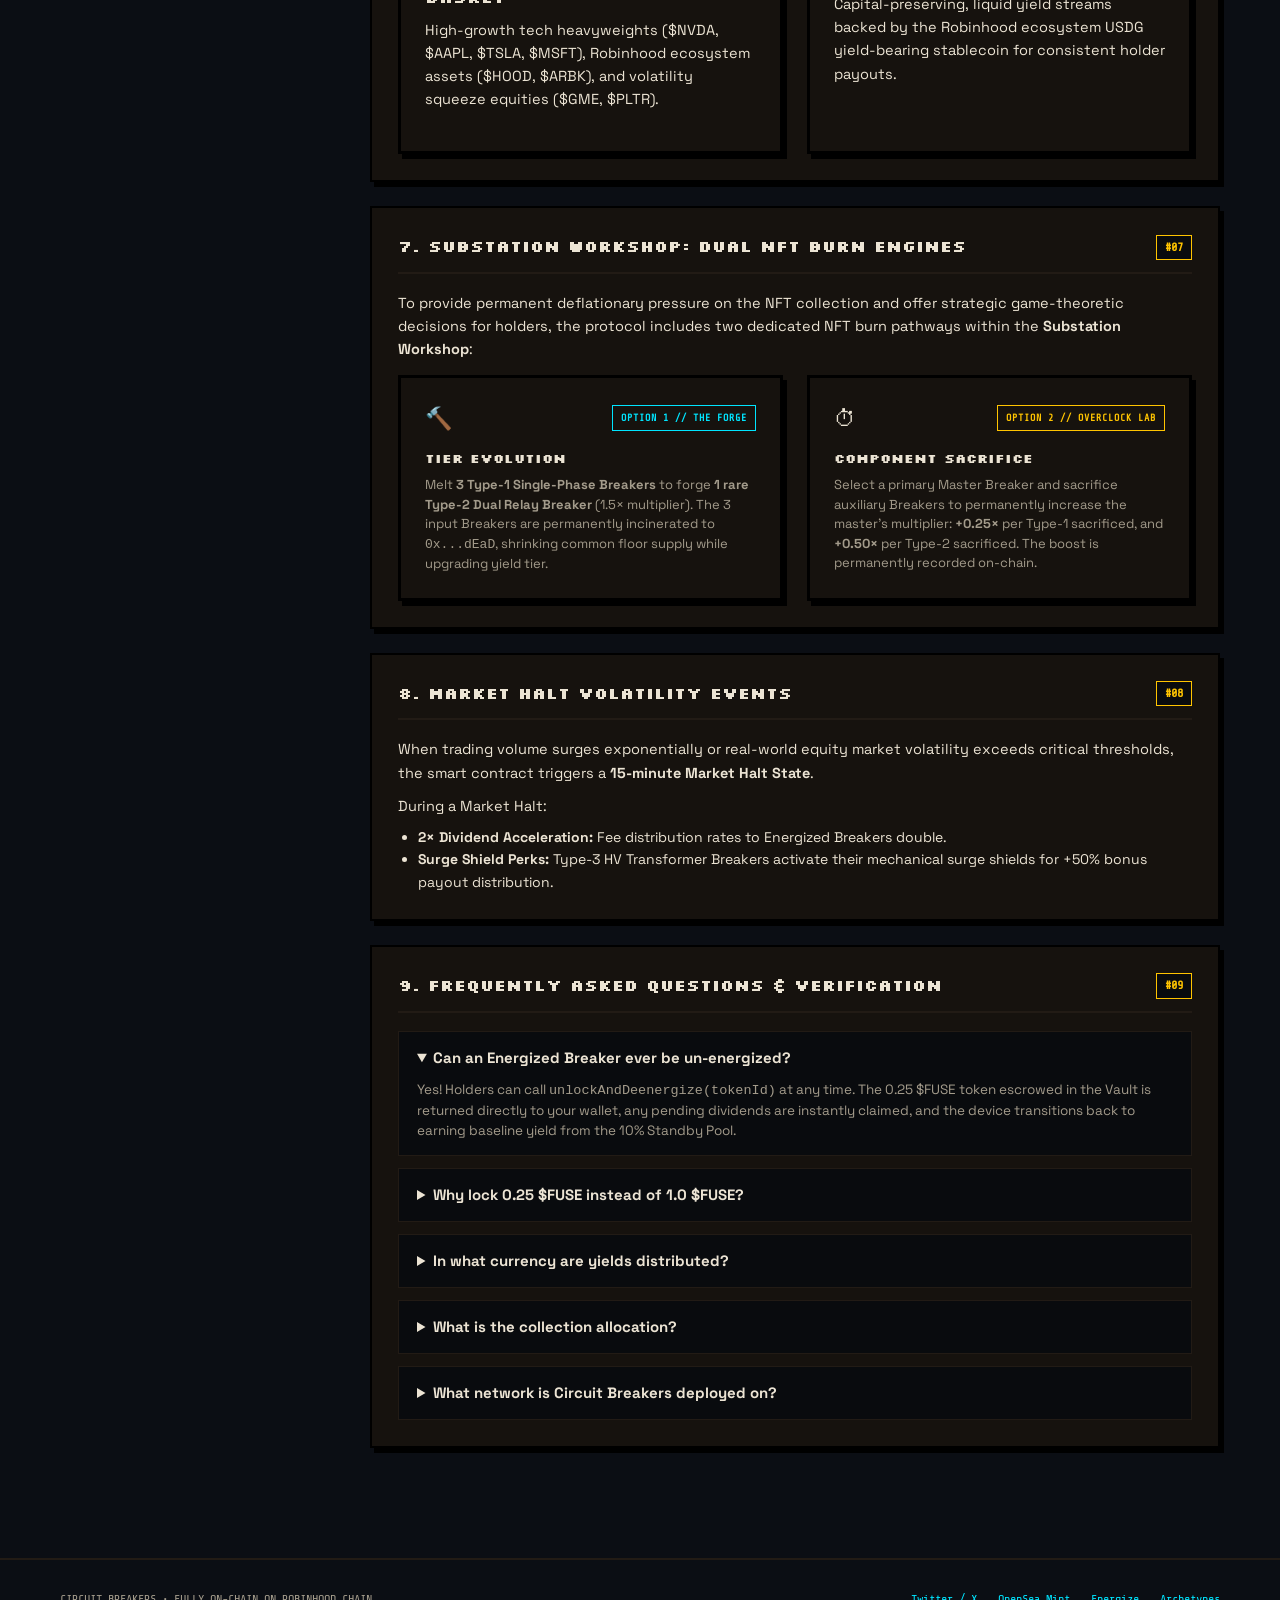
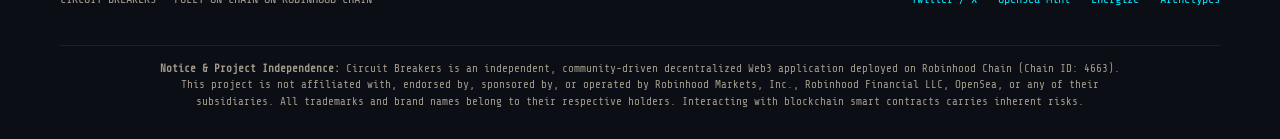
==== commit b69ad9c3: "Implement revised 0.25  locking tokenomics, 90/10 yield pool, Substation Workshop (Dual NFT Burns), " ====
--- a/docs.html
+++ b/docs.html
@@ -17,11 +17,11 @@
   <!-- TOP STATUS MARQUEE -->
   <div class="ticker-bar">
     <div class="ticker-content">
-      <span>⚡ PROTOCOL DOCUMENTATION // ROBINHOOD CHAIN L2</span>
+      <span>PROTOCOL DOCUMENTATION // ROBINHOOD CHAIN L2</span>
       <span>• CONTRACT STANDARD: ERC-721 + ERC-20 FEE HOOK</span>
       <span>• SUPPLY INVARIANT: 3,333 HARD CAP</span>
-      <span>• PERMANENT PROTOCOL TAX: 3.00%</span>
-      <span>• 0% TEAM ALLOCATION • 100% COMMUNITY FAIR LAUNCH</span>
+      <span>• PERMANENT PROTOCOL TAX: 3.00% (2.30% VAULT • 0.60% LP • 0.10% BURN)</span>
+      <span>• ALLOCATION: 3,300 PUBLIC (99%) • 33 TEAM (1%)</span>
     </div>
   </div>
 
@@ -44,7 +44,7 @@
       </nav>
       <div class="topbar-right">
         <div class="header-badges">
-          <span class="badge badge-live"><i class="dot"></i> SPECS V1.0</span>
+          <span class="badge badge-live"><i class="dot"></i> SPECS V2.0</span>
           <span class="badge badge-chain">ROBINHOOD CHAIN</span>
         </div>
         <button class="btn btn-audio" id="audioToggle" aria-label="Toggle Audio Feedback">
@@ -67,7 +67,7 @@
         <span class="eyebrow" style="color: var(--cyan-electric); font-family: var(--font-mono); font-size: 11px; letter-spacing: 2px; font-weight: 700;">CIRCUIT BREAKERS PROTOCOL // WHITE PAPER</span>
         <h1 class="hero-title" style="margin-top: 6px;">TECHNICAL PROTOCOL SPECS</h1>
         <p class="hero-lede" style="max-width: 720px;">
-          The complete architectural blueprint, mathematical fee models, device rarity weight matrices, and real-world asset distribution mechanics on Robinhood Chain.
+          The complete architectural blueprint, mathematical fee models, 90/10 yield dual-accumulator, 0.25 $FUSE locking engine, and Substation Workshop NFT burn mechanics on Robinhood Chain.
         </p>
       </div>
       <div class="dapp-hero-stats">
@@ -76,8 +76,8 @@
           <span class="d-stat-val val-cyan">3.00% DEX HOOK</span>
         </div>
         <div class="dapp-stat-box">
-          <span class="d-stat-label">YIELD SHARE</span>
-          <span class="d-stat-val val-amber">66.6% TO BREAKERS</span>
+          <span class="d-stat-label">YIELD VAULT</span>
+          <span class="d-stat-val val-amber">2.30% (76.7% OF TAX)</span>
         </div>
       </div>
     </section>
@@ -96,8 +96,9 @@
             <a href="#doc-tiers" class="side-link">4. Device Models &amp; Weights</a>
             <a href="#doc-fees" class="side-link">5. The 3% Fee Engine</a>
             <a href="#doc-substations" class="side-link">6. RWA Substations</a>
-            <a href="#doc-halts" class="side-link">7. Market Halt Events</a>
-            <a href="#doc-faq" class="side-link">8. FAQ &amp; Verification</a>
+            <a href="#doc-workshop" class="side-link">7. Substation Workshop (Burns)</a>
+            <a href="#doc-halts" class="side-link">8. Market Halt Events</a>
+            <a href="#doc-faq" class="side-link">9. FAQ &amp; Verification</a>
           </nav>
         </div>
       </aside>
@@ -112,7 +113,7 @@
             <span class="panel-num">#01</span>
           </div>
           <p>
-            <strong>$FUSE has a strict hard cap of 3,333 units and never any more.</strong> Holding one whole liquid token automatically draws a volatile, unlit <em>Tripped Breaker</em> to your wallet from the unclaimed pool. Burn the token behind a device you own and the breaker is <strong>Energized</strong> — the copper knife switch snaps shut <code>[ON]</code>, its vacuum filaments ignite, and it permanently leaves the tradable float to earn continuous tokenized stock dividends from every DEX swap on Robinhood Chain. Every trade pays a permanent <strong>3.0% protocol fee</strong>: two thirds stream directly to Energized Breakers as RWA equity dividends, 20% compounds locked liquidity forever, and 14% buys back and burns $FUSE.
+            <strong>Circuit Breakers</strong> is a mechanical 16-bit industrial hardware collection of 3,333 devices on <strong>Robinhood Chain</strong> that stream real-world tokenized stock dividends ($NVDA, $HOOD, $TSLA) and USDG directly into holders' wallets. All minted devices start in <strong>Standby</strong> earning a baseline share of the <strong>10% Standby Pool</strong>. To access the <strong>90% High-Voltage Yield Grid</strong>, holders lock <strong>0.25 $FUSE</strong> in Vault escrow (refundable at any time). Capping the lock cost at 0.25 $FUSE mathematically guarantees that even if 100% of all 3,333 Breakers are energized simultaneously, a maximum of 25.0% of the 3,333 $FUSE supply is ever locked (833.25 tokens), guaranteeing that <strong>at least 75.0% (2,499.75 $FUSE) remains permanently floating for active DEX trading and liquidity</strong>. Every DEX swap captures a permanent 3.0% fee: <strong>2.30% to the Yield Vault</strong>, <strong>0.60% permanently locked liquidity</strong>, and <strong>0.10% (0.001) burned</strong>. Furthermore, holders can permanently incinerate duplicate devices in the <strong>Substation Workshop</strong> via <em>The Forge</em> (melt 3 Type-1s to forge a Type-2) or the <em>Overclock Lab</em> (sacrifice auxiliary devices for permanent multiplier boosts).
           </p>
         </article>
 
@@ -125,23 +126,23 @@
           <dl class="doc-glossary">
             <div class="glossary-item">
               <dt>Device / Circuit Breaker</dt>
-              <dd>One of the 3,333 mechanical electrical circuit breakers rendered in authentic 16-bit industrial pixel art.</dd>
+              <dd>One of the 3,333 mechanical electrical circuit breakers rendered in authentic 16-bit industrial pixel art on Robinhood Chain.</dd>
             </div>
             <div class="glossary-item">
-              <dt>Tripped (Volatile State)</dt>
-              <dd>Backed by 1.0 liquid $FUSE. Knife switch is open, meters are dark, trades freely on DEXs, earns no yield. Dissolves back to pool if token balance drops below 1.0.</dd>
+              <dt>Standby State (10% Pool)</dt>
+              <dd>Default state when holding an un-energized Breaker. The knife switch is open, meters idle, earning a continuous baseline stream from the 10% Standby Pool.</dd>
             </div>
             <div class="glossary-item">
-              <dt>Energized (Permanent State)</dt>
-              <dd>The backing 1.0 $FUSE token has been permanently burned. The knife switch snaps shut, vacuum filaments glow, and it begins streaming stock dividends continuously.</dd>
+              <dt>Energized State (90% Pool)</dt>
+              <dd>0.25 $FUSE token is locked in Vault escrow (refundable). The knife switch snaps shut, vacuum filaments glow, and the device streams from the 90% High-Voltage Yield Grid.</dd>
             </div>
             <div class="glossary-item">
-              <dt>Substation</dt>
-              <dd>The yield destination (Equities or US Treasury) streaming real-world asset dividends to Energized Breakers.</dd>
+              <dt>The Forge (Tier Evolution)</dt>
+              <dd>Permanently melt 3 Type-1 Single-Phase Breakers to forge 1 rare Type-2 Dual Relay Breaker (1.5&times; multiplier), incinerating the 3 input devices to the dead address.</dd>
             </div>
             <div class="glossary-item">
-              <dt>Market Halt Event</dt>
-              <dd>An automated 15-minute protocol state triggered during volatility spikes that doubles (2&times;) fee distributions.</dd>
+              <dt>Overclock Lab (Component Sacrifice)</dt>
+              <dd>Sacrifice secondary Breakers into a primary Master Breaker to permanently increase its yield multiplier (+0.25&times; per Type-1, +0.50&times; per Type-2).</dd>
             </div>
           </dl>
         </article>
@@ -149,34 +150,34 @@
         <!-- 3. How It Works -->
         <article class="doc-panel" id="doc-how">
           <div class="doc-panel-head">
-            <h3>3. How It Works (The 5 Steps)</h3>
+            <h3>3. How It Works (The Core Flywheel)</h3>
             <span class="panel-num">#03</span>
           </div>
           <div class="doc-steps-grid">
             <div class="step-box">
               <span class="step-num">01</span>
-              <h4>Hold 1.0 $FUSE</h4>
-              <p>Cross the whole-unit token threshold and a random unlit Tripped Breaker materializes in your wallet.</p>
+              <h4>Acquire Breakers &amp; $FUSE</h4>
+              <p>Mint or acquire Circuit Breakers on OpenSea and hold $FUSE tokens on Robinhood Chain.</p>
             </div>
             <div class="step-box">
               <span class="step-num">02</span>
-              <h4>Reroll If Desired</h4>
-              <p>Selling below 1.0 dissolves your device back to the pool. Buying back draws a new random unit.</p>
+              <h4>Lock 0.25 $FUSE</h4>
+              <p>Lock 0.25 $FUSE in Vault escrow to route your device to the 90% High-Voltage Grid. Even if all 3,333 devices are energized, a maximum of 25% of the total $FUSE supply can ever be locked (preserving 75%+ float for DEX liquidity). Tokens can be unlocked at any time.</p>
             </div>
             <div class="step-box">
               <span class="step-num">03</span>
-              <h4>Burn to Energize</h4>
-              <p>Call <code>burnAndEnergize()</code> to burn the backing token. The device becomes permanent and immutable.</p>
+              <h4>90/10 Dual Dividends</h4>
+              <p>90% of tokenized stock &amp; USDG dividends route to Energized devices; 10% routes to Standby devices.</p>
             </div>
             <div class="step-box">
               <span class="step-num">04</span>
-              <h4>Dividends Stream</h4>
-              <p>Every trade on the DEX pays the 3.0% fee, streaming real-world stock fractions directly to your device.</p>
+              <h4>DEX Volume Burn</h4>
+              <p>Every DEX swap fee captures 2.30% for the Yield Vault, 0.60% for LP, and burns 0.10% (0.001) permanently.</p>
             </div>
             <div class="step-box">
               <span class="step-num">05</span>
-              <h4>Float Deflation</h4>
-              <p>Every Energization permanently reduces the liquid $FUSE float while boosting yield for locked earners.</p>
+              <h4>Workshop NFT Burns</h4>
+              <p>Burn secondary devices in The Forge or Overclock Lab to evolve tiers and permanently boost multipliers.</p>
             </div>
           </div>
         </article>
@@ -203,31 +204,19 @@
                   <td><strong>Type-1: Single-Phase Bakelite</strong></td>
                   <td>2,000 (60.0%)</td>
                   <td><span class="tag-weight">1.0&times;</span></td>
-                  <td>Standard Substation Yield Stream</td>
+                  <td>Baseline Substation Yield (Meltable in The Forge)</td>
                 </tr>
                 <tr>
                   <td><strong>Type-2: Dual-Circuit Relay</strong></td>
                   <td>833 (25.0%)</td>
                   <td><span class="tag-weight">1.5&times;</span></td>
-                  <td>Dual Desk Affinity (Splits across 2 Baskets)</td>
+                  <td>+50% Higher Dividend Allocation (+0.50x Overclock Value)</td>
                 </tr>
                 <tr>
                   <td><strong>Type-3: HV Transformer Breaker</strong></td>
-                  <td>333 (10.0%)</td>
+                  <td>500 (15.0%)</td>
                   <td><span class="tag-weight">2.5&times;</span></td>
-                  <td>Surge Shield (+50% Market Halt Payout Bonus)</td>
-                </tr>
-                <tr>
-                  <td><strong>Type-4: Tri-Phase Master Console</strong></td>
-                  <td>160 (4.8%)</td>
-                  <td><span class="tag-weight">5.0&times;</span></td>
-                  <td>Grid Interconnect (Earns Across ALL Desks)</td>
-                </tr>
-                <tr>
-                  <td><strong>Type-5: Edison Patent Prototype</strong></td>
-                  <td>7 (0.2%)</td>
-                  <td><span class="tag-weight">10.0&times;</span></td>
-                  <td>Master Grid Skim (Direct Overall DEX Tax Cut)</td>
+                  <td>Surge Shield (+50% Market Halt Volatility Bonus)</td>
                 </tr>
               </tbody>
             </table>
@@ -240,7 +229,7 @@
             <h3>5. The 3.0% Fee Engine</h3>
             <span class="panel-num">#05</span>
           </div>
-          <p class="panel-desc">The permanent protocol fee is locked at <strong>3.0% of trading volume</strong>, enforced immutably by the Uniswap v4 / Robinhood Chain pool hook. Wallet-to-wallet transfers are tax-free:</p>
+          <p class="panel-desc">The protocol fee is set at <strong>3.0% on DEX swaps</strong>, automatically captured on Robinhood Chain AMMs. Wallet-to-wallet transfers and Vault locking are 100% tax-free:</p>
           <div class="doc-table-wrap">
             <table class="doc-table">
               <thead>
@@ -253,10 +242,10 @@
               </thead>
               <tbody>
                 <tr>
-                  <td><strong>Energized Breakers (RWA Yield)</strong></td>
-                  <td>66.6%</td>
-                  <td>2.00%</td>
-                  <td>Distributed continuously based on device tier weight</td>
+                  <td><strong>Yield Vault (Tokenized Stocks &amp; USDG)</strong></td>
+                  <td>76.7%</td>
+                  <td>2.30%</td>
+                  <td>Converted to $NVDA, $HOOD, &amp; USDG for 90/10 holder distribution</td>
                 </tr>
                 <tr>
                   <td><strong>Permanently Locked Liquidity</strong></td>
@@ -265,10 +254,10 @@
                   <td>Auto-compounds into immutable ownerless LP locker</td>
                 </tr>
                 <tr>
-                  <td><strong>$FUSE Buyback &amp; Burn</strong></td>
-                  <td>13.4%</td>
-                  <td>0.40%</td>
-                  <td>Automated market buyback and permanent burn</td>
+                  <td><strong>Deflationary Burn</strong></td>
+                  <td>3.3%</td>
+                  <td>0.10% (0.001)</td>
+                  <td>Permanently incinerated from circulating $FUSE supply</td>
                 </tr>
               </tbody>
             </table>
@@ -281,7 +270,7 @@
             <h3>6. RWA Yield Substations</h3>
             <span class="panel-num">#06</span>
           </div>
-          <p class="panel-desc">Yield streams automatically allocate into two primary Real-World Asset Substations on Robinhood Chain:</p>
+          <p class="panel-desc">Yield streams automatically allocate into Real-World Asset baskets on Robinhood Chain. <strong>Yields are not paid out in raw ETH</strong>; incoming fees and protocol revenue are converted directly into tokenized stocks ($NVDA, $HOOD, $TSLA) and the USDG yield-bearing stablecoin:</p>
           <div class="substation-grid-2col" style="margin-top: 10px;">
             <div class="sub-card-featured sub-card-equities">
               <div class="sub-card-top">
@@ -289,24 +278,57 @@
                 <span class="sub-badge sub-badge-cyan">DEX VOLUME DIVIDENDS</span>
               </div>
               <h3>Tokenized Equities &amp; Stock Basket</h3>
-              <p class="sub-desc">High-growth tech heavyweights ($NVDA, $AAPL, $TSLA, $MSFT), Robinhood ecosystem assets ($HOOD, $ARBK, $WETH), and volatility squeeze equities ($GME, $PLTR).</p>
+              <p class="sub-desc">High-growth tech heavyweights ($NVDA, $AAPL, $TSLA, $MSFT), Robinhood ecosystem assets ($HOOD, $ARBK), and volatility squeeze equities ($GME, $PLTR).</p>
             </div>
             <div class="sub-card-featured sub-card-treasury">
               <div class="sub-card-top">
-                <div class="sub-icon-emoji">🏦</div>
-                <span class="sub-badge sub-badge-amber">FIXED INCOME RESERVE</span>
+                <div class="sub-icon-emoji">💵</div>
+                <span class="sub-badge sub-badge-amber">STABLE YIELD RESERVE</span>
               </div>
-              <h3>US Treasury &amp; Fixed Income</h3>
-              <p class="sub-desc">Capital-preserving yield backed by tokenized short-term US Treasury Bills and USDG stable yield reserves.</p>
-            </div>
-          </div>
-        </article>
-
-        <!-- 7. Market Halt Events -->
+              <h3>USDG Stablecoin Reserve</h3>
+              <p class="sub-desc">Capital-preserving, liquid yield streams backed by the Robinhood ecosystem USDG yield-bearing stablecoin for consistent holder payouts.</p>
+            </div>
+          </div>
+        </article>
+
+        <!-- 7. Substation Workshop (Dual NFT Burn Engines) -->
+        <article class="doc-panel" id="doc-workshop">
+          <div class="doc-panel-head">
+            <h3>7. Substation Workshop: Dual NFT Burn Engines</h3>
+            <span class="panel-num">#07</span>
+          </div>
+          <p>
+            To provide permanent deflationary pressure on the NFT collection and offer strategic game-theoretic decisions for holders, the protocol includes two dedicated NFT burn pathways within the <strong>Substation Workshop</strong>:
+          </p>
+          <div class="substation-grid-2col" style="margin-top: 14px;">
+            <div class="sub-card-featured">
+              <div class="sub-card-top">
+                <div class="sub-icon-emoji">🔨</div>
+                <span class="sub-badge sub-badge-cyan">OPTION 1 // THE FORGE</span>
+              </div>
+              <h4 style="font-family: var(--font-pixel); font-size: 13px; color: var(--paper-cream); margin-bottom: 6px;">Tier Evolution</h4>
+              <p style="font-size: 13px; color: var(--ink-soft); line-height: 1.5;">
+                Melt <strong>3 Type-1 Single-Phase Breakers</strong> to forge <strong>1 rare Type-2 Dual Relay Breaker</strong> (1.5&times; multiplier). The 3 input Breakers are permanently incinerated to <code>0x...dEaD</code>, shrinking common floor supply while upgrading yield tier.
+              </p>
+            </div>
+            <div class="sub-card-featured">
+              <div class="sub-card-top">
+                <div class="sub-icon-emoji">⏱</div>
+                <span class="sub-badge sub-badge-amber">OPTION 2 // OVERCLOCK LAB</span>
+              </div>
+              <h4 style="font-family: var(--font-pixel); font-size: 13px; color: var(--paper-cream); margin-bottom: 6px;">Component Sacrifice</h4>
+              <p style="font-size: 13px; color: var(--ink-soft); line-height: 1.5;">
+                Select a primary Master Breaker and sacrifice auxiliary Breakers to permanently increase the master's multiplier: <strong>+0.25&times;</strong> per Type-1 sacrificed, and <strong>+0.50&times;</strong> per Type-2 sacrificed. The boost is permanently recorded on-chain.
+              </p>
+            </div>
+          </div>
+        </article>
+
+        <!-- 8. Market Halt Events -->
         <article class="doc-panel" id="doc-halts">
           <div class="doc-panel-head">
-            <h3>7. Market Halt Volatility Events</h3>
-            <span class="panel-num">#07</span>
+            <h3>8. Market Halt Volatility Events</h3>
+            <span class="panel-num">#08</span>
           </div>
           <p>
             When trading volume surges exponentially or real-world equity market volatility exceeds critical thresholds, the smart contract triggers a <strong>15-minute Market Halt State</strong>.
@@ -316,32 +338,36 @@
           </p>
           <ul style="margin-left: 20px; margin-top: 8px; color: var(--paper-cream); font-size: 14px; line-height: 1.6;">
             <li><strong>2&times; Dividend Acceleration:</strong> Fee distribution rates to Energized Breakers double.</li>
-            <li><strong>Surge Shield Perks:</strong> Type-3, Type-4, and Type-5 devices activate their mechanical surge shields to capture surplus volume multipliers.</li>
+            <li><strong>Surge Shield Perks:</strong> Type-3 HV Transformer Breakers activate their mechanical surge shields for +50% bonus payout distribution.</li>
           </ul>
         </article>
 
-        <!-- 8. FAQ & Verification -->
+        <!-- 9. FAQ & Verification -->
         <article class="doc-panel" id="doc-faq">
           <div class="doc-panel-head">
-            <h3>8. Frequently Asked Questions &amp; Verification</h3>
-            <span class="panel-num">#08</span>
+            <h3>9. Frequently Asked Questions &amp; Verification</h3>
+            <span class="panel-num">#09</span>
           </div>
           <div class="faq-list">
             <details class="faq-item" open>
               <summary>Can an Energized Breaker ever be un-energized?</summary>
-              <p>No. Energizing is a strictly one-way function in the smart contract. There is no unwinding, unbonding, or escrow. The backing $FUSE is burned forever, and the device remains permanently active.</p>
+              <p>Yes! Holders can call <code>unlockAndDeenergize(tokenId)</code> at any time. The 0.25 $FUSE token escrowed in the Vault is returned directly to your wallet, any pending dividends are instantly claimed, and the device transitions back to earning baseline yield from the 10% Standby Pool.</p>
+            </details>
+            <details class="faq-item">
+              <summary>Why lock 0.25 $FUSE instead of 1.0 $FUSE?</summary>
+              <p>With a fixed total supply of 3,333 $FUSE tokens and 3,333 NFTs, locking 0.25 $FUSE mathematically guarantees that even if 100% of all 3,333 devices are energized simultaneously, a maximum of 25.0% of the total $FUSE supply (833.25 tokens) is ever locked. This leaves <strong>at least 75.0% of the supply (2,499.75 $FUSE) permanently floating for DEX trading and liquidity</strong>.</p>
+            </details>
+            <details class="faq-item">
+              <summary>In what currency are yields distributed?</summary>
+              <p>Yields are not paid in raw ETH. The protocol automatically converts fees into tokenized stocks ($NVDA, $HOOD, $TSLA) and the USDG yield-bearing stablecoin, which holders claim directly into their EVM wallets.</p>
+            </details>
+            <details class="faq-item">
+              <summary>What is the collection allocation?</summary>
+              <p>Circuit Breakers has a hard cap of 3,333 devices on Robinhood Chain: <strong>3,300 devices (99.0%)</strong> for the public mint on OpenSea at 0.01 ETH, and <strong>33 devices (1.0%)</strong> reserved for the core team development and ecosystem vault.</p>
             </details>
             <details class="faq-item">
               <summary>What network is Circuit Breakers deployed on?</summary>
               <p>Circuit Breakers operates natively on Robinhood Chain (Arbitrum L2), enabling direct interaction with real-world tokenized equities, sub-cent gas fees, and instant finality.</p>
-            </details>
-            <details class="faq-item">
-              <summary>What triggers a Market Halt event?</summary>
-              <p>Market Halt events trigger when DEX trading volume exceeds pre-set 1-hour volatility thresholds or real-world VIX volatility feeds trigger on-chain. During the 15-minute halt, dividend distribution rates to Energized Breakers double.</p>
-            </details>
-            <details class="faq-item">
-              <summary>Is there any team allocation or insider tax cut?</summary>
-              <p>No. Circuit Breakers has a 0% team allocation and 0% venture reserve. 100% of tokens and devices circulate publicly via fair launch.</p>
             </details>
           </div>
         </article>
--- a/style.css
+++ b/style.css
@@ -2535,3 +2535,311 @@
     grid-template-columns: 1fr;
   }
 }
+
+/* ==========================================================================
+   SUBSTATION WORKSHOP & HARDWARE LAB (THE FORGE & OVERCLOCK)
+   ========================================================================== */
+.badge-standby {
+  color: var(--amber-caution);
+  border-color: var(--amber-caution);
+  background: rgba(255, 170, 0, 0.1);
+}
+
+.card-actions-dual {
+  display: grid;
+  grid-template-columns: 1fr;
+  gap: 8px;
+}
+
+.btn-unlock {
+  background: transparent;
+  color: var(--ink-soft);
+  border: 1px dashed #333;
+  font-family: var(--font-mono);
+  font-size: 11px;
+  padding: 6px;
+  cursor: pointer;
+  transition: all 0.2s;
+}
+
+.btn-unlock:hover {
+  color: #FF5555;
+  border-color: #FF5555;
+  background: rgba(255, 85, 85, 0.08);
+}
+
+.workshop-section {
+  background: var(--bg-panel);
+  border: 2px solid #000;
+  box-shadow: var(--shadow-pixel);
+  padding: 28px;
+  margin-bottom: 40px;
+}
+
+.workshop-header {
+  display: flex;
+  justify-content: space-between;
+  align-items: center;
+  flex-wrap: wrap;
+  gap: 16px;
+  border-bottom: 2px solid #000;
+  padding-bottom: 18px;
+  margin-bottom: 24px;
+}
+
+.workshop-title-group h2 {
+  font-family: var(--font-pixel);
+  font-size: 17px;
+  color: var(--paper-cream);
+  letter-spacing: 1px;
+}
+
+.workshop-title-group p {
+  font-size: 13px;
+  color: var(--ink-soft);
+  margin-top: 4px;
+}
+
+.workshop-tabs {
+  display: flex;
+  gap: 10px;
+}
+
+.workshop-tab-btn {
+  background: var(--bg-panel-light);
+  border: 2px solid #000;
+  color: var(--ink-soft);
+  font-family: var(--font-pixel);
+  font-size: 12px;
+  padding: 10px 18px;
+  cursor: pointer;
+  transition: all 0.2s;
+}
+
+.workshop-tab-btn:hover {
+  color: var(--paper-cream);
+  border-color: var(--ink-soft);
+}
+
+.workshop-tab-btn.active {
+  background: #000;
+  color: var(--cyan-electric);
+  border-color: var(--cyan-electric);
+  box-shadow: 0 0 10px rgba(0, 229, 255, 0.2);
+}
+
+.workshop-tab-content {
+  display: none;
+}
+
+.workshop-tab-content.active {
+  display: block;
+  animation: fadeIn 0.3s ease;
+}
+
+@keyframes fadeIn {
+  from { opacity: 0; transform: translateY(6px); }
+  to { opacity: 1; transform: translateY(0); }
+}
+
+/* THE FORGE STYLES */
+.forge-grid {
+  display: grid;
+  grid-template-columns: 1fr auto 1fr;
+  gap: 24px;
+  align-items: center;
+}
+
+@media (max-width: 860px) {
+  .forge-grid {
+    grid-template-columns: 1fr;
+  }
+}
+
+.forge-inputs-panel, .forge-output-panel {
+  background: var(--bg-panel-light);
+  border: 2px solid #000;
+  padding: 20px;
+}
+
+.forge-panel-title {
+  font-family: var(--font-mono);
+  font-size: 11px;
+  letter-spacing: 1.5px;
+  font-weight: 700;
+  color: var(--amber-caution);
+  margin-bottom: 12px;
+  display: block;
+}
+
+.forge-slots-list {
+  display: grid;
+  grid-template-columns: repeat(3, 1fr);
+  gap: 12px;
+  margin-bottom: 16px;
+}
+
+.forge-slot {
+  border: 2px dashed #333;
+  background: #050709;
+  aspect-ratio: 1 / 1;
+  display: flex;
+  flex-direction: column;
+  align-items: center;
+  justify-content: center;
+  padding: 8px;
+  cursor: pointer;
+  transition: all 0.2s;
+  position: relative;
+}
+
+.forge-slot:hover {
+  border-color: var(--cyan-electric);
+}
+
+.forge-slot.filled {
+  border: 2px solid var(--cyan-electric);
+  background: rgba(0, 229, 255, 0.05);
+}
+
+.forge-slot img {
+  width: 100%;
+  height: 100%;
+  object-fit: cover;
+  image-rendering: pixelated;
+}
+
+.forge-slot-empty-text {
+  font-family: var(--font-mono);
+  font-size: 10px;
+  color: var(--ink-soft);
+  text-align: center;
+}
+
+.forge-arrow-wrap {
+  display: flex;
+  flex-direction: column;
+  align-items: center;
+  gap: 8px;
+  color: var(--cyan-electric);
+  font-family: var(--font-mono);
+  font-size: 12px;
+  font-weight: 700;
+}
+
+.forge-arrow-icon {
+  font-size: 28px;
+  animation: pulseArrow 1.5s infinite;
+}
+
+@keyframes pulseArrow {
+  0%, 100% { transform: translateX(0); }
+  50% { transform: translateX(4px); }
+}
+
+/* OVERCLOCK LAB STYLES */
+.overclock-grid {
+  display: grid;
+  grid-template-columns: 320px 1fr;
+  gap: 24px;
+}
+
+@media (max-width: 860px) {
+  .overclock-grid {
+    grid-template-columns: 1fr;
+  }
+}
+
+.oc-master-card {
+  background: var(--bg-panel-light);
+  border: 2px solid var(--phosphor-green);
+  padding: 20px;
+  box-shadow: 0 0 12px rgba(0, 255, 102, 0.15);
+}
+
+.oc-sacrifice-pool {
+  background: var(--bg-panel-light);
+  border: 2px solid #000;
+  padding: 20px;
+  display: flex;
+  flex-direction: column;
+}
+
+.oc-pool-header {
+  display: flex;
+  justify-content: space-between;
+  align-items: center;
+  margin-bottom: 14px;
+}
+
+.oc-items-scroll {
+  display: grid;
+  grid-template-columns: repeat(auto-fill, minmax(130px, 1fr));
+  gap: 12px;
+  max-height: 280px;
+  overflow-y: auto;
+  padding: 4px;
+  background: #050709;
+  border: 1px solid #161A22;
+  margin-bottom: 18px;
+}
+
+.oc-item-card {
+  border: 2px solid #222;
+  background: #0D1117;
+  padding: 8px;
+  cursor: pointer;
+  text-align: center;
+  transition: all 0.2s;
+}
+
+.oc-item-card:hover {
+  border-color: #FF5555;
+}
+
+.oc-item-card.selected-sacrifice {
+  border-color: #FF5555;
+  background: rgba(255, 85, 85, 0.15);
+  box-shadow: 0 0 8px rgba(255, 85, 85, 0.3);
+}
+
+.oc-item-card img {
+  width: 100%;
+  aspect-ratio: 1/1;
+  object-fit: cover;
+  image-rendering: pixelated;
+  margin-bottom: 4px;
+}
+
+.oc-item-name {
+  font-family: var(--font-pixel);
+  font-size: 9px;
+  color: var(--paper-cream);
+  display: block;
+}
+
+.oc-item-boost {
+  font-family: var(--font-mono);
+  font-size: 9px;
+  color: #FF5555;
+  font-weight: 700;
+  display: block;
+}
+
+.oc-impact-summary {
+  background: #050709;
+  border: 1px solid #161A22;
+  padding: 14px;
+  margin-bottom: 16px;
+  display: flex;
+  justify-content: space-between;
+  align-items: center;
+}
+
+.oc-boost-preview {
+  font-family: var(--font-mono);
+  font-size: 13px;
+  color: var(--phosphor-green);
+  font-weight: 700;
+}
+
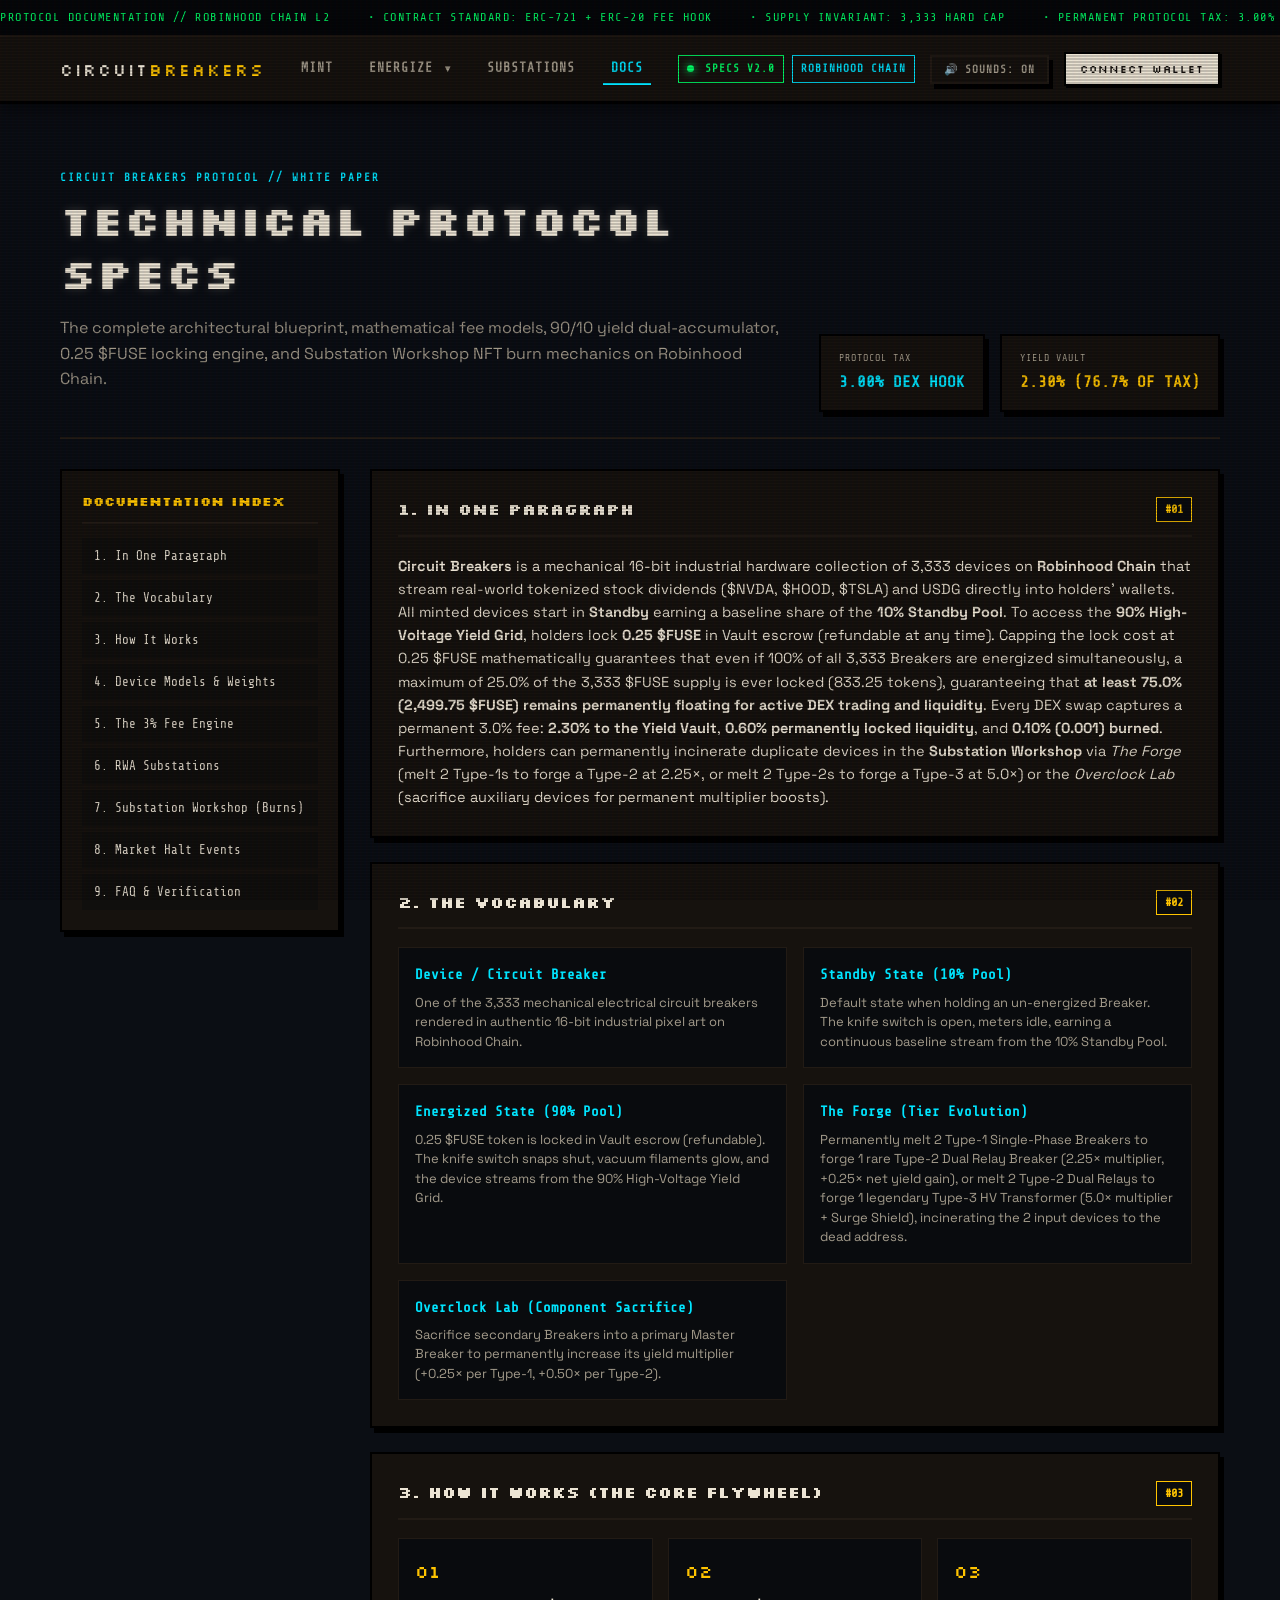
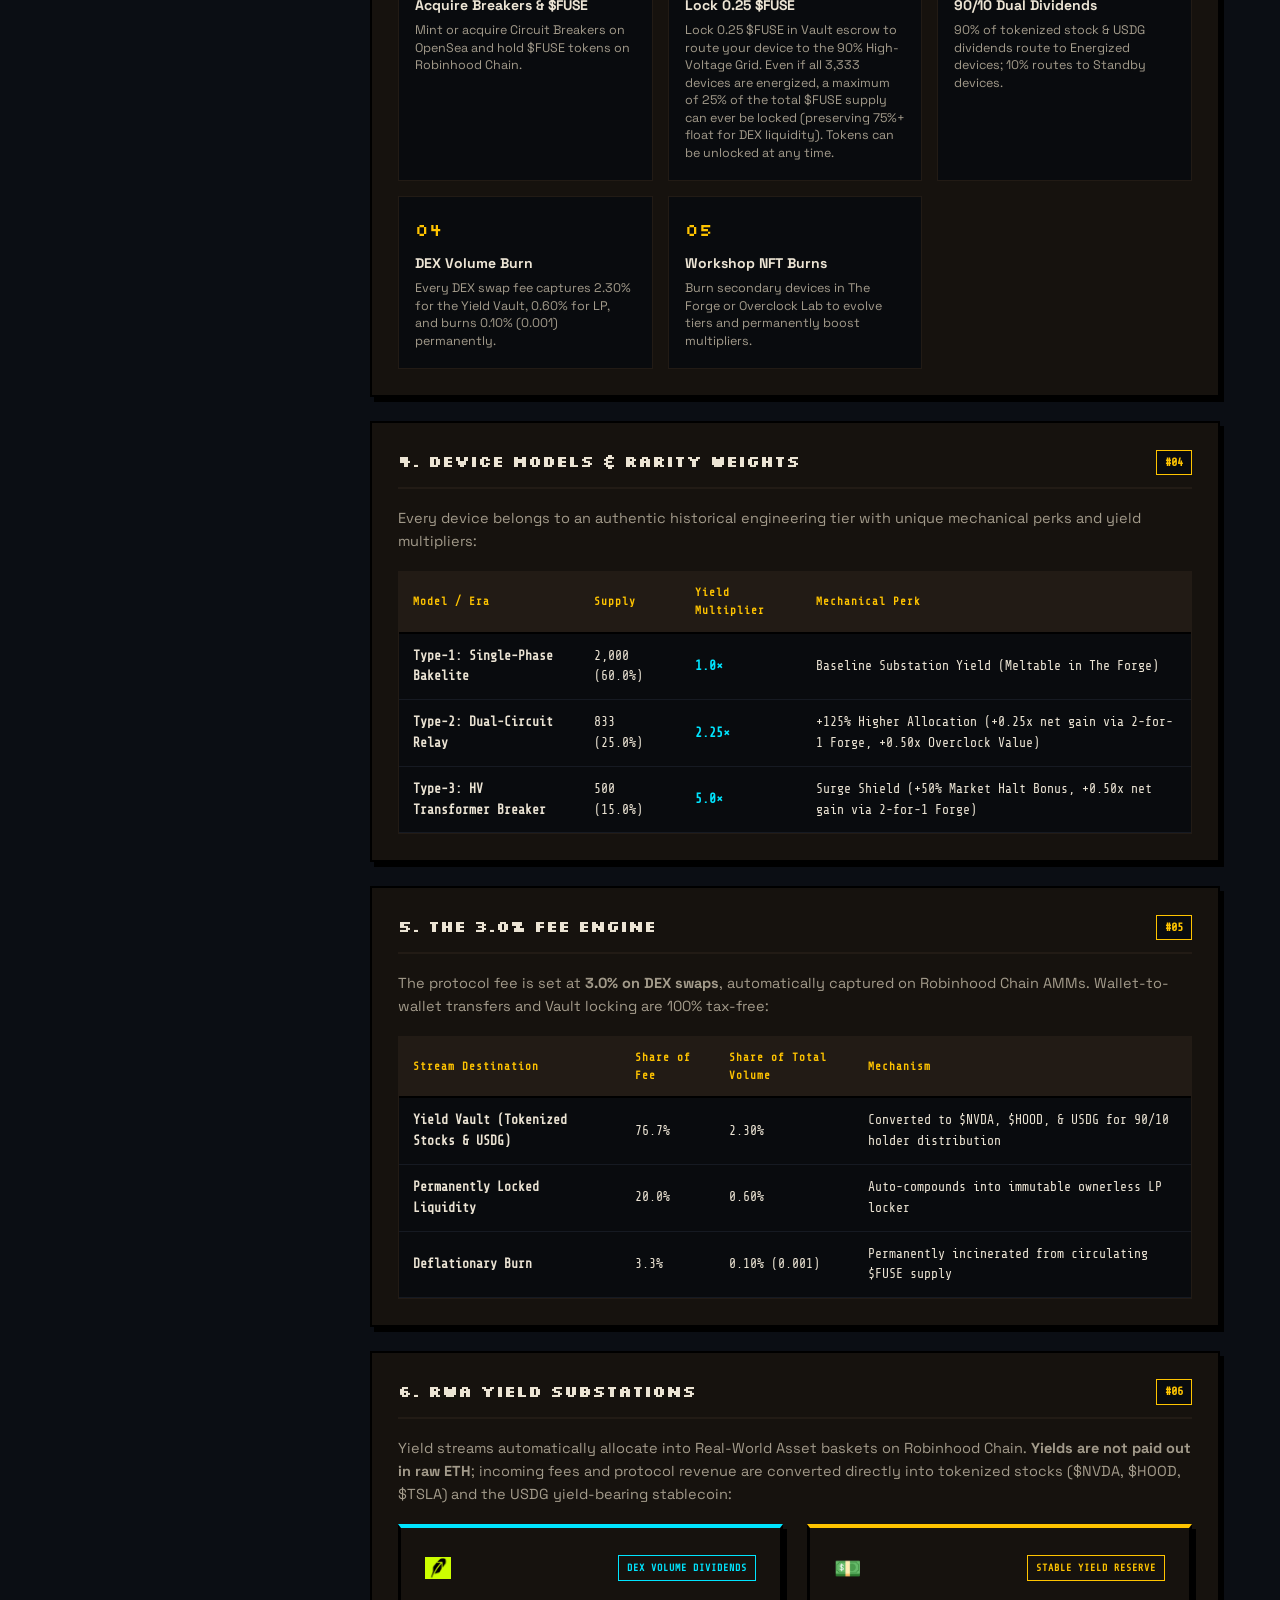
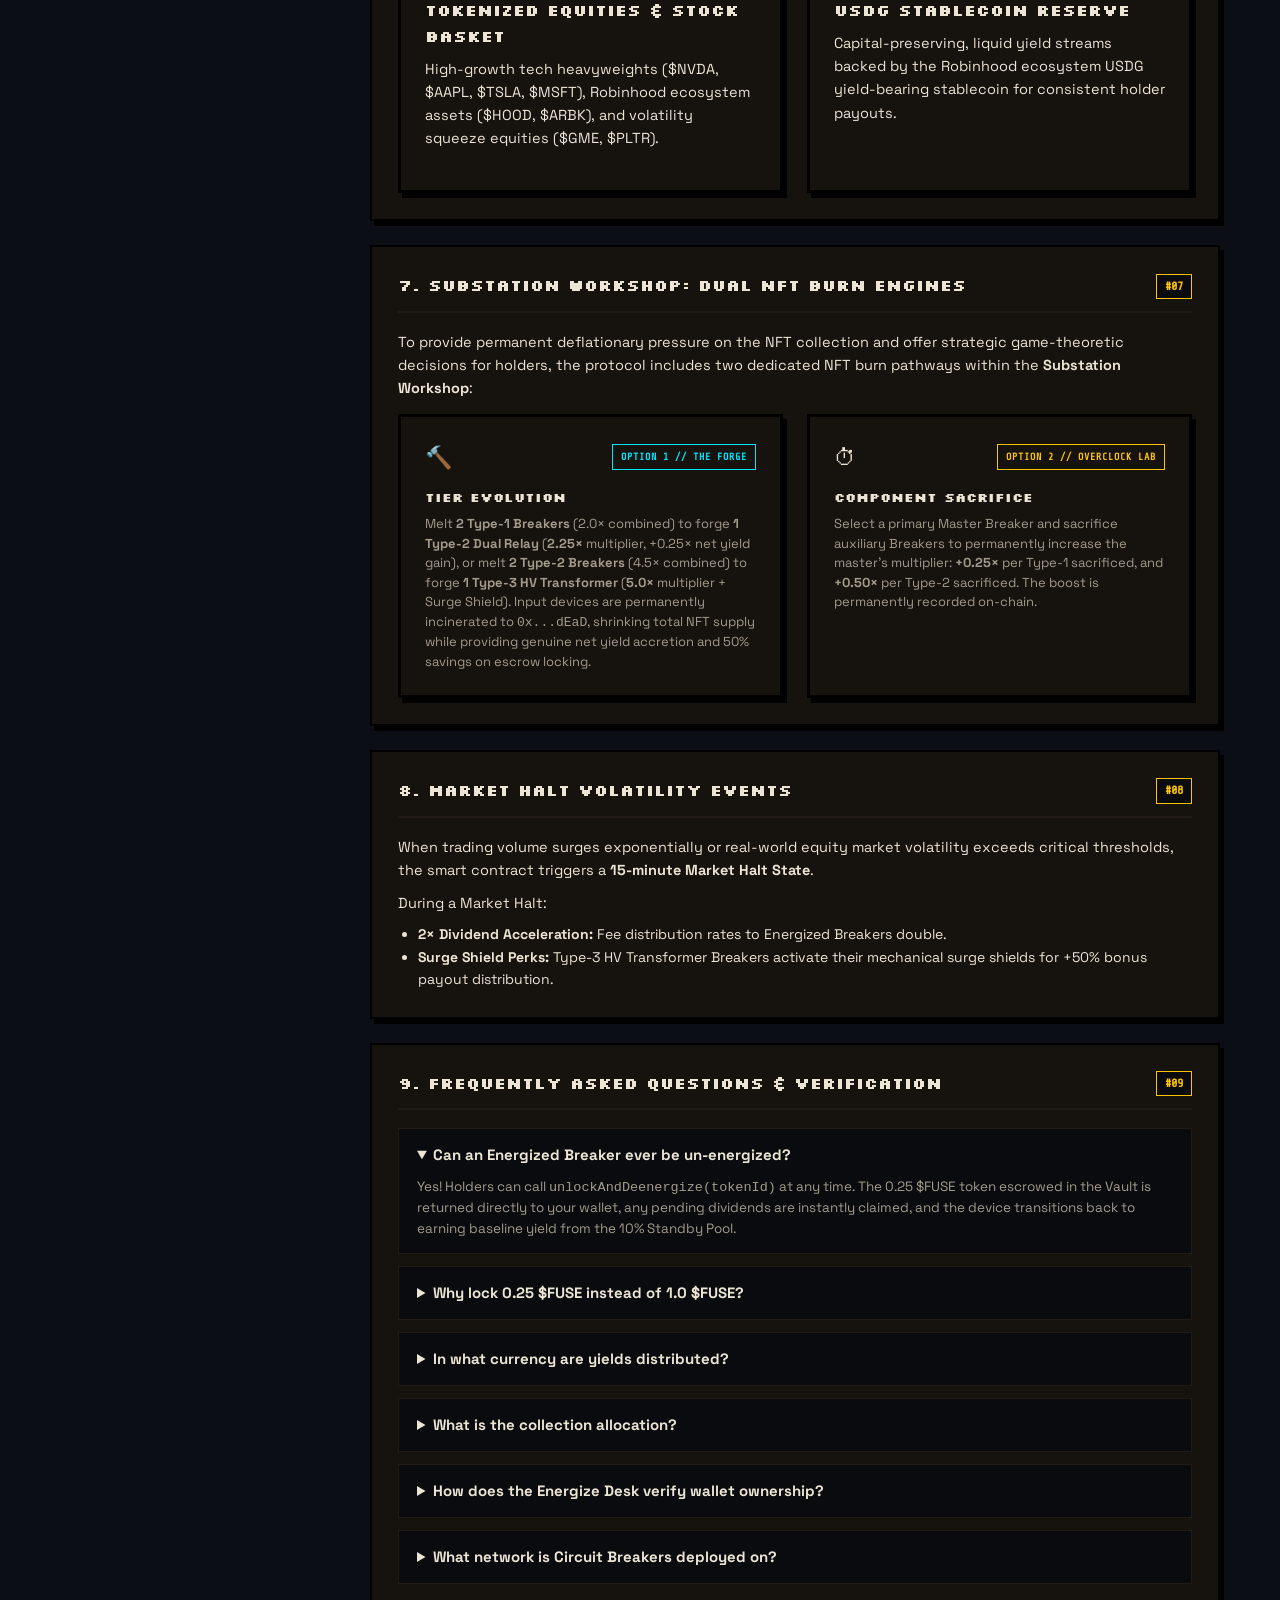
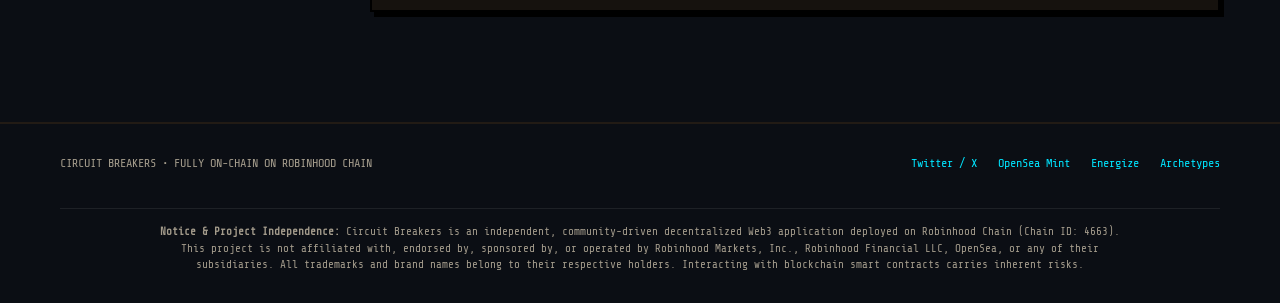
==== commit b69487d2: "Implement 2-for-1 Forge accretion, gasless ownership verification, and Energize dropdown navigation " ====
--- a/docs.html
+++ b/docs.html
@@ -32,7 +32,19 @@
       
       <nav class="nav-links" id="navLinks">
         <a href="index.html" class="nav-link">Mint</a>
-        <a href="energize.html" class="nav-link">Energize</a>
+        <div class="nav-dropdown">
+          <a href="energize.html" class="nav-link">Energize <span class="nav-caret">▾</span></a>
+          <div class="nav-dropdown-menu">
+            <a href="energize.html#yield" class="nav-dropdown-item">
+              <span class="dropdown-item-title">YIELD</span>
+              <span class="dropdown-item-desc">Hardware &amp; Dividends</span>
+            </a>
+            <a href="energize.html#workshop" class="nav-dropdown-item">
+              <span class="dropdown-item-title">BURN</span>
+              <span class="dropdown-item-desc">The Forge &amp; Overclock</span>
+            </a>
+          </div>
+        </div>
         <a href="index.html#substations" class="nav-link">Substations</a>
         <a href="docs.html" class="nav-link active">Docs</a>
         <div class="mobile-only-drawer-item">
@@ -113,7 +125,7 @@
             <span class="panel-num">#01</span>
           </div>
           <p>
-            <strong>Circuit Breakers</strong> is a mechanical 16-bit industrial hardware collection of 3,333 devices on <strong>Robinhood Chain</strong> that stream real-world tokenized stock dividends ($NVDA, $HOOD, $TSLA) and USDG directly into holders' wallets. All minted devices start in <strong>Standby</strong> earning a baseline share of the <strong>10% Standby Pool</strong>. To access the <strong>90% High-Voltage Yield Grid</strong>, holders lock <strong>0.25 $FUSE</strong> in Vault escrow (refundable at any time). Capping the lock cost at 0.25 $FUSE mathematically guarantees that even if 100% of all 3,333 Breakers are energized simultaneously, a maximum of 25.0% of the 3,333 $FUSE supply is ever locked (833.25 tokens), guaranteeing that <strong>at least 75.0% (2,499.75 $FUSE) remains permanently floating for active DEX trading and liquidity</strong>. Every DEX swap captures a permanent 3.0% fee: <strong>2.30% to the Yield Vault</strong>, <strong>0.60% permanently locked liquidity</strong>, and <strong>0.10% (0.001) burned</strong>. Furthermore, holders can permanently incinerate duplicate devices in the <strong>Substation Workshop</strong> via <em>The Forge</em> (melt 3 Type-1s to forge a Type-2) or the <em>Overclock Lab</em> (sacrifice auxiliary devices for permanent multiplier boosts).
+            <strong>Circuit Breakers</strong> is a mechanical 16-bit industrial hardware collection of 3,333 devices on <strong>Robinhood Chain</strong> that stream real-world tokenized stock dividends ($NVDA, $HOOD, $TSLA) and USDG directly into holders' wallets. All minted devices start in <strong>Standby</strong> earning a baseline share of the <strong>10% Standby Pool</strong>. To access the <strong>90% High-Voltage Yield Grid</strong>, holders lock <strong>0.25 $FUSE</strong> in Vault escrow (refundable at any time). Capping the lock cost at 0.25 $FUSE mathematically guarantees that even if 100% of all 3,333 Breakers are energized simultaneously, a maximum of 25.0% of the 3,333 $FUSE supply is ever locked (833.25 tokens), guaranteeing that <strong>at least 75.0% (2,499.75 $FUSE) remains permanently floating for active DEX trading and liquidity</strong>. Every DEX swap captures a permanent 3.0% fee: <strong>2.30% to the Yield Vault</strong>, <strong>0.60% permanently locked liquidity</strong>, and <strong>0.10% (0.001) burned</strong>. Furthermore, holders can permanently incinerate duplicate devices in the <strong>Substation Workshop</strong> via <em>The Forge</em> (melt 2 Type-1s to forge a Type-2 at 2.25&times;, or melt 2 Type-2s to forge a Type-3 at 5.0&times;) or the <em>Overclock Lab</em> (sacrifice auxiliary devices for permanent multiplier boosts).
           </p>
         </article>
 
@@ -138,7 +150,7 @@
             </div>
             <div class="glossary-item">
               <dt>The Forge (Tier Evolution)</dt>
-              <dd>Permanently melt 3 Type-1 Single-Phase Breakers to forge 1 rare Type-2 Dual Relay Breaker (1.5&times; multiplier), incinerating the 3 input devices to the dead address.</dd>
+              <dd>Permanently melt 2 Type-1 Single-Phase Breakers to forge 1 rare Type-2 Dual Relay Breaker (2.25&times; multiplier, +0.25&times; net yield gain), or melt 2 Type-2 Dual Relays to forge 1 legendary Type-3 HV Transformer (5.0&times; multiplier + Surge Shield), incinerating the 2 input devices to the dead address.</dd>
             </div>
             <div class="glossary-item">
               <dt>Overclock Lab (Component Sacrifice)</dt>
@@ -209,14 +221,14 @@
                 <tr>
                   <td><strong>Type-2: Dual-Circuit Relay</strong></td>
                   <td>833 (25.0%)</td>
-                  <td><span class="tag-weight">1.5&times;</span></td>
-                  <td>+50% Higher Dividend Allocation (+0.50x Overclock Value)</td>
+                  <td><span class="tag-weight">2.25&times;</span></td>
+                  <td>+125% Higher Allocation (+0.25x net gain via 2-for-1 Forge, +0.50x Overclock Value)</td>
                 </tr>
                 <tr>
                   <td><strong>Type-3: HV Transformer Breaker</strong></td>
                   <td>500 (15.0%)</td>
-                  <td><span class="tag-weight">2.5&times;</span></td>
-                  <td>Surge Shield (+50% Market Halt Volatility Bonus)</td>
+                  <td><span class="tag-weight">5.0&times;</span></td>
+                  <td>Surge Shield (+50% Market Halt Bonus, +0.50x net gain via 2-for-1 Forge)</td>
                 </tr>
               </tbody>
             </table>
@@ -308,7 +320,7 @@
               </div>
               <h4 style="font-family: var(--font-pixel); font-size: 13px; color: var(--paper-cream); margin-bottom: 6px;">Tier Evolution</h4>
               <p style="font-size: 13px; color: var(--ink-soft); line-height: 1.5;">
-                Melt <strong>3 Type-1 Single-Phase Breakers</strong> to forge <strong>1 rare Type-2 Dual Relay Breaker</strong> (1.5&times; multiplier). The 3 input Breakers are permanently incinerated to <code>0x...dEaD</code>, shrinking common floor supply while upgrading yield tier.
+                Melt <strong>2 Type-1 Breakers</strong> (2.0&times; combined) to forge <strong>1 Type-2 Dual Relay</strong> (<strong>2.25&times;</strong> multiplier, +0.25&times; net yield gain), or melt <strong>2 Type-2 Breakers</strong> (4.5&times; combined) to forge <strong>1 Type-3 HV Transformer</strong> (<strong>5.0&times;</strong> multiplier + Surge Shield). Input devices are permanently incinerated to <code>0x...dEaD</code>, shrinking total NFT supply while providing genuine net yield accretion and 50% savings on escrow locking.
               </p>
             </div>
             <div class="sub-card-featured">
@@ -366,6 +378,10 @@
               <p>Circuit Breakers has a hard cap of 3,333 devices on Robinhood Chain: <strong>3,300 devices (99.0%)</strong> for the public mint on OpenSea at 0.01 ETH, and <strong>33 devices (1.0%)</strong> reserved for the core team development and ecosystem vault.</p>
             </details>
             <details class="faq-item">
+              <summary>How does the Energize Desk verify wallet ownership?</summary>
+              <p>When connecting your wallet to the Energize terminal, the dApp prompts for a one-time cryptographic signature (<strong>Verify Ownership</strong> via <code>personal_sign</code>). This authentication step is completely gasless (0 ETH cost), purely read-only, and incapable of transferring assets or approving contract allowances. It securely confirms that the active user controls the private key for the connected address before initiating real-time Robinhood Chain inventory scanning and dividend streaming.</p>
+            </details>
+            <details class="faq-item">
               <summary>What network is Circuit Breakers deployed on?</summary>
               <p>Circuit Breakers operates natively on Robinhood Chain (Arbitrum L2), enabling direct interaction with real-world tokenized equities, sub-cent gas fees, and instant finality.</p>
             </details>
--- a/style.css
+++ b/style.css
@@ -142,6 +142,96 @@
   border-bottom-color: var(--cyan-electric);
 }
 
+/* NAV DROPDOWN (ENERGIZE: YIELD & BURN) */
+.nav-dropdown {
+  position: relative;
+  display: inline-flex;
+  align-items: center;
+  padding: 6px 0;
+}
+
+.nav-caret {
+  font-size: 10px;
+  margin-left: 4px;
+  display: inline-block;
+  transition: transform 0.2s ease;
+  color: var(--ink-soft);
+  pointer-events: none;
+}
+
+.nav-dropdown:hover .nav-caret,
+.nav-dropdown.open .nav-caret,
+.nav-dropdown:focus-within .nav-caret {
+  transform: rotate(180deg);
+  color: var(--cyan-electric);
+}
+
+.nav-dropdown-menu {
+  position: absolute;
+  top: 100%;
+  left: 50%;
+  transform: translateX(-50%);
+  background: #0B0E14;
+  border: 2px solid #000;
+  border-top: 3px solid var(--cyan-electric);
+  box-shadow: 0 10px 25px rgba(0,0,0,0.85), var(--shadow-pixel);
+  min-width: 175px;
+  padding: 6px;
+  display: none;
+  flex-direction: column;
+  gap: 4px;
+  z-index: 999;
+}
+
+.nav-dropdown-menu::before {
+  content: '';
+  position: absolute;
+  top: -8px;
+  left: 0;
+  right: 0;
+  height: 8px;
+}
+
+.nav-dropdown:hover .nav-dropdown-menu,
+.nav-dropdown.open .nav-dropdown-menu,
+.nav-dropdown:focus-within .nav-dropdown-menu {
+  display: flex;
+}
+
+.nav-dropdown-item {
+  display: flex;
+  flex-direction: column;
+  padding: 8px 12px;
+  text-decoration: none;
+  background: #11151F;
+  border: 1px solid #1C2331;
+  transition: all 0.15s ease;
+}
+
+.nav-dropdown-item:hover {
+  background: #182030;
+  border-color: var(--cyan-electric);
+  transform: translateX(2px);
+}
+
+.dropdown-item-title {
+  font-family: var(--font-pixel);
+  font-size: 11px;
+  color: var(--paper-cream);
+  letter-spacing: 0.5px;
+}
+
+.nav-dropdown-item:hover .dropdown-item-title {
+  color: var(--cyan-electric);
+}
+
+.dropdown-item-desc {
+  font-family: var(--font-mono);
+  font-size: 10px;
+  color: var(--ink-soft);
+  margin-top: 2px;
+}
+
 .header-badges {
   display: flex;
   gap: 8px;
@@ -1225,6 +1315,63 @@
   text-decoration: underline;
 }
 
+/* TOKENOMICS SPECIFICATION TABLE */
+.tokenomics-table-wrap {
+  overflow-x: auto;
+  border: 2px solid #000;
+  box-shadow: var(--shadow-pixel);
+  background: var(--bg-panel);
+  margin-top: 20px;
+}
+
+.tokenomics-table {
+  width: 100%;
+  border-collapse: collapse;
+  font-family: var(--font-mono);
+  font-size: 13.5px;
+  text-align: left;
+}
+
+.tokenomics-table th {
+  background: var(--bg-panel-light);
+  color: var(--amber-caution);
+  font-family: var(--font-pixel);
+  padding: 14px 18px;
+  border-bottom: 2px solid #000;
+  font-size: 11px;
+  letter-spacing: 1.5px;
+}
+
+.tokenomics-table td {
+  padding: 14px 18px;
+  border-bottom: 1px solid var(--bg-panel-light);
+  color: var(--paper-cream);
+  line-height: 1.5;
+}
+
+.tokenomics-table tbody tr:last-child td {
+  border-bottom: none;
+}
+
+.tokenomics-table tbody tr:hover {
+  background: rgba(255, 196, 0, 0.03);
+}
+
+.tokenomics-table td:nth-child(1) {
+  color: var(--paper-cream);
+  font-weight: 700;
+}
+
+.tokenomics-table td:nth-child(2) {
+  color: var(--amber-caution);
+  font-weight: 700;
+}
+
+.tokenomics-table td:nth-child(3) {
+  color: var(--ink-soft);
+}
+
+
 /* TOPBAR NAV LINKS */
 .nav-links {
   display: flex;
@@ -1793,6 +1940,53 @@
   color: var(--cyan-electric);
   word-break: break-all;
 }
+
+.sign-security-pill {
+  display: inline-flex;
+  align-items: center;
+  gap: 8px;
+  background: rgba(255, 196, 0, 0.08);
+  border: 1px solid var(--amber-caution);
+  color: var(--amber-caution);
+  font-family: var(--font-mono);
+  font-size: 11.5px;
+  font-weight: 700;
+  padding: 8px 16px;
+  margin-bottom: 20px;
+  letter-spacing: 0.5px;
+}
+
+.btn-sign {
+  background: var(--amber-caution) !important;
+  color: var(--ink-dark) !important;
+  font-family: var(--font-pixel) !important;
+  font-size: 12.5px !important;
+  padding: 12px 26px !important;
+  border: 2px solid #000 !important;
+  box-shadow: var(--shadow-pixel) !important;
+  cursor: pointer;
+  letter-spacing: 0.5px;
+}
+
+.btn-sign:hover {
+  transform: translate(2px, 2px);
+  box-shadow: 2px 3px 0px #000 !important;
+}
+
+.scanning-radar {
+  width: 52px;
+  height: 52px;
+  border-radius: 50%;
+  border: 3px solid rgba(0, 229, 255, 0.2);
+  border-top-color: var(--cyan-electric);
+  animation: radarSpin 0.9s linear infinite;
+  margin-bottom: 18px;
+}
+
+@keyframes radarSpin {
+  to { transform: rotate(360deg); }
+}
+
 
 .btn-connect {
   background: var(--paper-cream);
